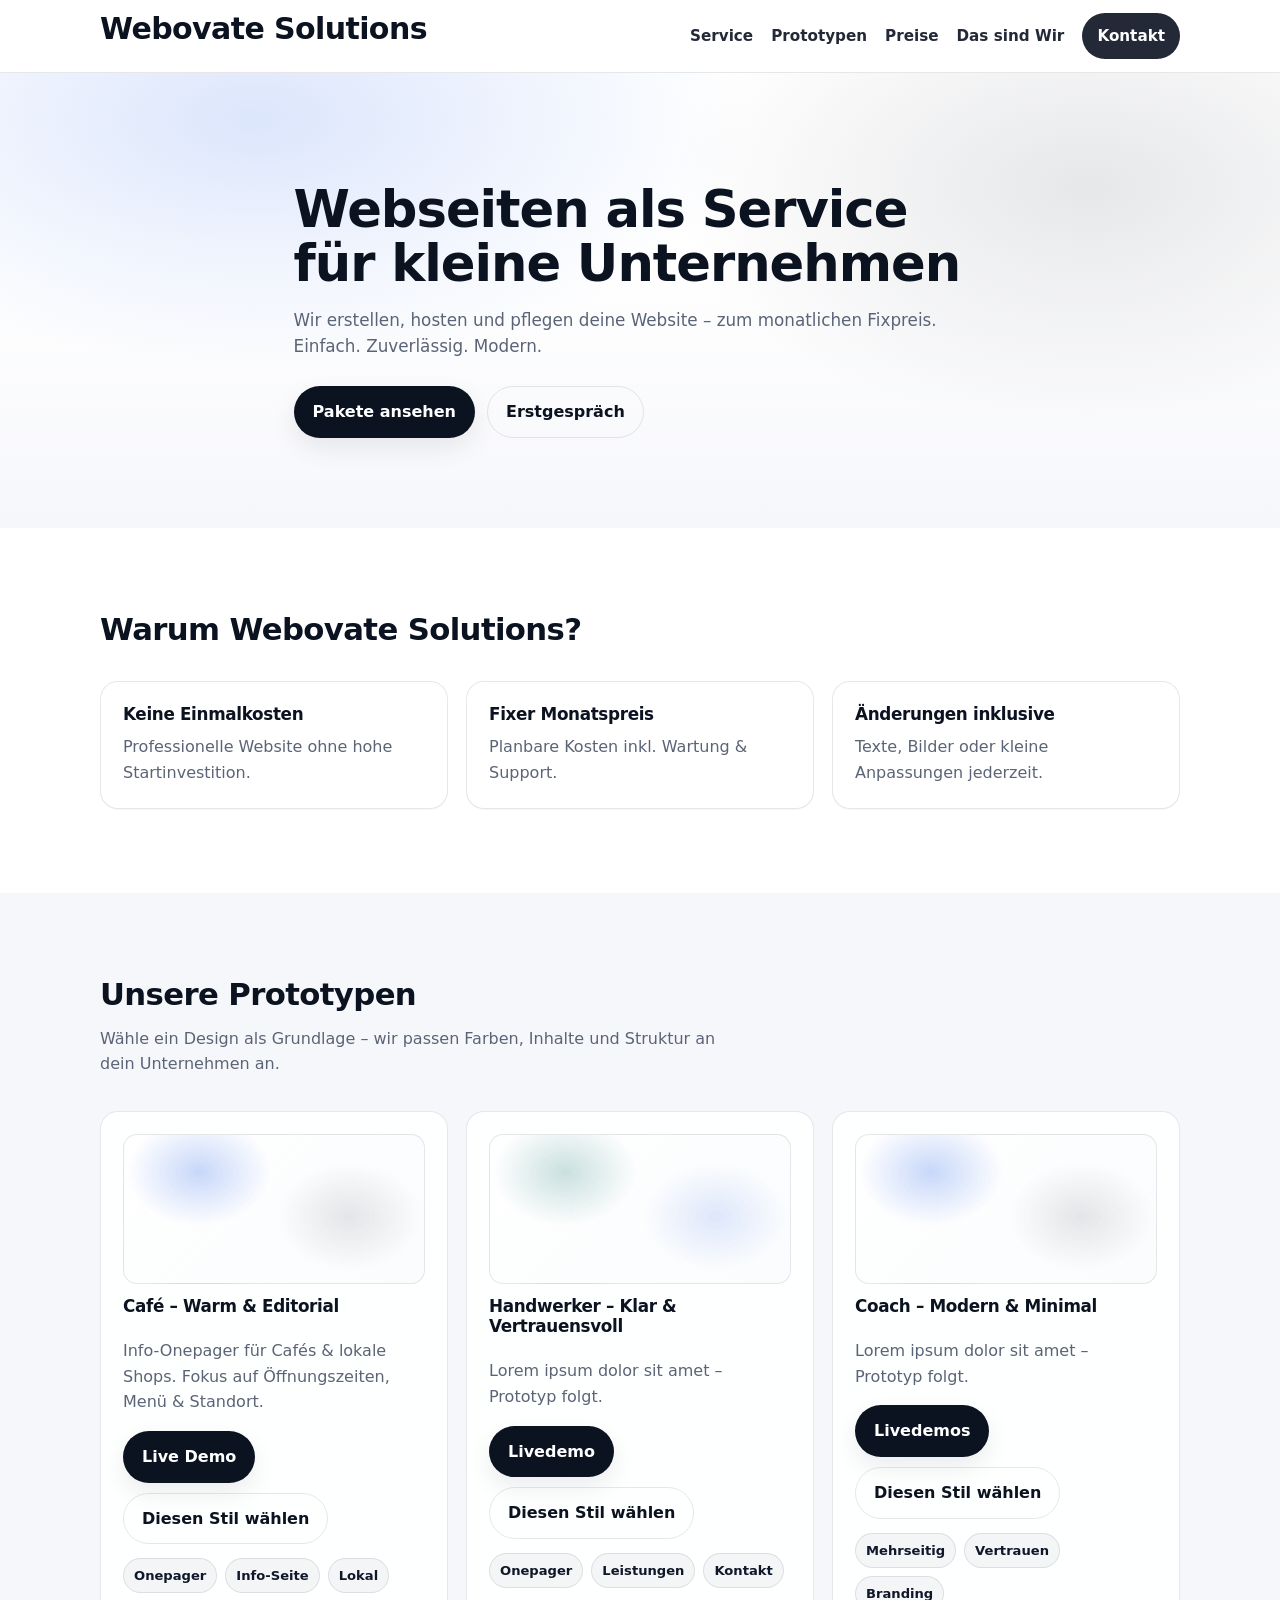
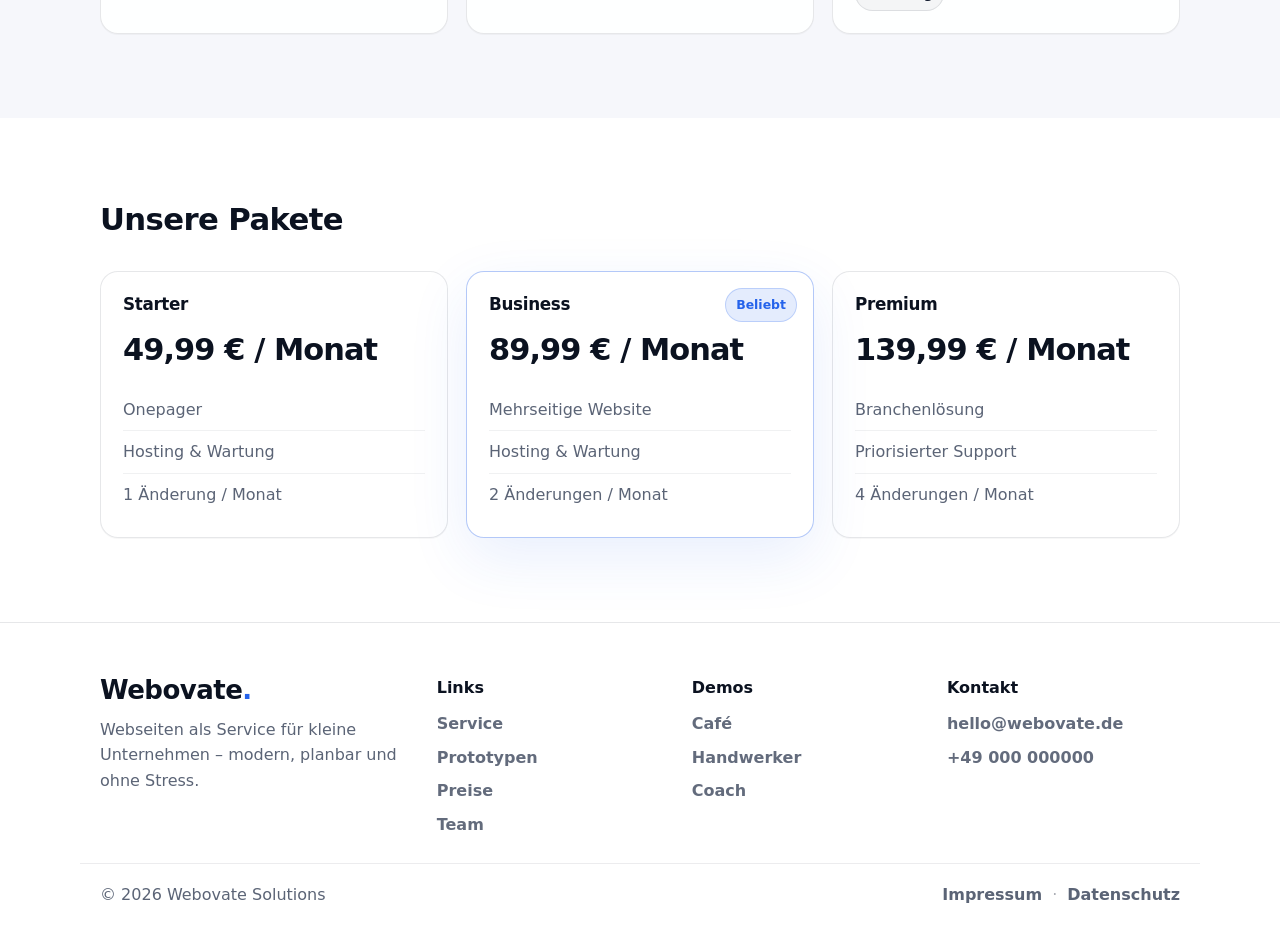
==== index.html @ 009e3361 "Erster Commit" ====
<!DOCTYPE html>
<html lang="de">

<head>
  <meta charset="UTF-8" />
  <meta name="viewport" content="width=device-width, initial-scale=1.0" />
  <title>Webovate Solutions – Webseiten als Service</title>
  <link rel="stylesheet" href="style.css" />
  <script src="js/script.js" defer></script>
  <script src="js/modal.js" defer></script>
</head>

<body>

  <!-- HEADER -->
  <header class="header">
    <div class="container nav">
      <h2 class="logo">Webovate Solutions</h2>
      <nav>
        <a href="#services">Service</a>
        <a href="#prototypes">Prototypen</a>
        <a href="#pricing">Preise</a>
        <a href="team.html">Das sind Wir</a>
        <a href="#contact" class="btn-small js-open-contact">Kontakt</a>
      </nav>
    </div>
  </header>

  <!-- HERO -->
  <section class="hero">
    <div class="container hero-content">
      <h1>Webseiten als Service<br>für kleine Unternehmen</h1>
      <p>
        Wir erstellen, hosten und pflegen deine Website –
        zum monatlichen Fixpreis. Einfach. Zuverlässig. Modern.
      </p>
      <div class="hero-buttons">
        <a href="#pricing" class="btn-primary">Pakete ansehen</a>
        <a href="#contact" class="btn-secondary js-open-contact">Erstgespräch</a>
      </div>
    </div>
  </section>

  <!-- SERVICES -->
  <section id="services" class="section">
    <div class="container">
      <h2>Warum Webovate Solutions?</h2>
      <div class="grid-3">
        <div class="card">
          <h3>Keine Einmalkosten</h3>
          <p>Professionelle Website ohne hohe Startinvestition.</p>
        </div>
        <div class="card">
          <h3>Fixer Monatspreis</h3>
          <p>Planbare Kosten inkl. Wartung & Support.</p>
        </div>
        <div class="card">
          <h3>Änderungen inklusive</h3>
          <p>Texte, Bilder oder kleine Anpassungen jederzeit.</p>
        </div>
      </div>
    </div>
  </section>


  <!-- PROTOTYPES -->
  <section id="prototypes" class="section light">
    <div class="container">
      <h2>Unsere Prototypen</h2>
      <p class="section-text">
        Wähle ein Design als Grundlage – wir passen Farben, Inhalte und Struktur an dein Unternehmen an.
      </p>

      <div class="grid-3">

        <!-- Prototyp: Cafe -->
        <div class="card proto-card">
          <div class="proto-preview" aria-hidden="true"></div>
          <h3>Café – Warm & Editorial</h3>
          <p>Info-Onepager für Cafés & lokale Shops. Fokus auf Öffnungszeiten, Menü & Standort.</p>

          <div class="proto-actions">
            <a href="demos/cafe/cafe.html" target="_blank" rel="noopener" class="btn-primary">Live Demo</a>
            <a href="#contact" class="btn-secondary select-style js-open-contact" data-style="Café – Warm & Editorial">
              Diesen Stil wählen
            </a>

          </div>

          <p class="proto-tags">
            <span>Onepager</span>
            <span>Info-Seite</span>
            <span>Lokal</span>
          </p>
        </div>

        <!-- Prototyp: Handwerker -->
        <div class="card proto-card">
          <div class="proto-preview alt" aria-hidden="true"></div>
          <h3>Handwerker – Klar & Vertrauensvoll</h3>
          <p>Lorem ipsum dolor sit amet – Prototyp folgt.</p>

          <div class="proto-actions">
            <a href="demos/handwerker/handwerker.html" target="_blank" rel="noopener" class="btn-primary"
              aria-disabled="true">Livedemo</a>
            <a href="#contact" class="btn-secondary select-style js-open-contact" data-style="Handwerker – Klar & Vertrauensvoll">
              Diesen Stil wählen
            </a>
          </div>

          <p class="proto-tags">
            <span>Onepager</span>
            <span>Leistungen</span>
            <span>Kontakt</span>
          </p>
        </div>

        <!-- Platzhalter 3 -->
        <div class="card proto-card">
          <div class="proto-preview" aria-hidden="true"></div>
          <h3>Coach – Modern & Minimal</h3>
          <p>Lorem ipsum dolor sit amet – Prototyp folgt.</p>

          <div class="proto-actions">
            <a href="demos/coach/coach.html" target="_blank" rel="noopener" class="btn-primary"
              aria-disabled="true">Livedemos</a>
            <a href="#contact" class="btn-secondary select-style js-open-contact" data-style="Coach – Modern & Minimal">
              Diesen Stil wählen
            </a>
          </div>

          <p class="proto-tags">
            <span>Mehrseitig</span>
            <span>Vertrauen</span>
            <span>Branding</span>
          </p>
        </div>

      </div>
    </div>
  </section>


  <!-- PRICING -->
  <section id="pricing" class="section">
    <div class="container">
      <h2>Unsere Pakete</h2>

      <div class="grid-3">
        <div class="price-card">
          <h3>Starter</h3>
          <p class="price">49,99 € / Monat</p>
          <ul>
            <li>Onepager</li>
            <li>Hosting & Wartung</li>
            <li>1 Änderung / Monat</li>
          </ul>
        </div>

        <div class="price-card highlight">
          <h3>Business</h3>
          <p class="price">89,99 € / Monat</p>
          <ul>
            <li>Mehrseitige Website</li>
            <li>Hosting & Wartung</li>
            <li>2 Änderungen / Monat</li>
          </ul>
        </div>

        <div class="price-card">
          <h3>Premium</h3>
          <p class="price">139,99 € / Monat</p>
          <ul>
            <li>Branchenlösung</li>
            <li>Priorisierter Support</li>
            <li>4 Änderungen / Monat</li>
          </ul>
        </div>
      </div>
    </div>
  </section>

  <!-- CONTACT MODAL -->
  <div class="modal" id="contactModal" aria-hidden="true">
    <div class="modal-overlay js-close-contact" tabindex="-1"></div>

    <div class="modal-dialog" role="dialog" aria-modal="true" aria-labelledby="contactTitle">
      <button class="modal-close js-close-contact" type="button" aria-label="Popup schließen">×</button>

      <h2 id="contactTitle">Kostenloses Erstgespräch</h2>
      <p class="modal-sub">
        Schreib uns kurz, was du brauchst – wir melden uns zeitnah.
      </p>

      <form action="https://formspree.io/f/xeeoowbk" method="POST" class="modal-form">
        <input type="text" name="name" placeholder="Name" required />
        <input type="email" name="email" placeholder="E-Mail" required />
        <textarea id="message" name="message" placeholder="Kurz beschreiben, was du brauchst" required></textarea>

        <input type="hidden" name="_subject" value="Neue Anfrage über Webovate" />

        <button type="submit" class="btn-primary">Absenden</button>
      </form>
    </div>
  </div>




  <!-- FOOTER -->
  <footer class="footer">
    <div class="container footer-grid">

      <!-- Brand -->
      <div class="footer-col">
        <h3 class="footer-logo">Webovate<span>.</span></h3>
        <p class="footer-text">
          Webseiten als Service für kleine Unternehmen – modern, planbar und ohne Stress.
        </p>
      </div>

      <!-- Links -->
      <div class="footer-col">
        <p class="footer-title">Links</p>
        <ul class="footer-links">
          <li><a href="index.html#services">Service</a></li>
          <li><a href="index.html#prototypes">Prototypen</a></li>
          <li><a href="index.html#pricing">Preise</a></li>
          <li><a href="team.html">Team</a></li>
        </ul>
      </div>

      <!-- Prototypen -->
      <div class="footer-col">
        <p class="footer-title">Demos</p>
        <ul class="footer-links">
          <li><a href="demos/cafe/cafe.html" target="_blank" rel="noopener">Café</a></li>
          <li><a href="demos/handwerker/handwerker.html" target="_blank" rel="noopener">Handwerker</a></li>
          <li><a href="demos/coach/coach.html" target="_blank" rel="noopener">Coach</a></li>
        </ul>
      </div>

      <!-- Contact -->
      <div class="footer-col">
        <p class="footer-title">Kontakt</p>
        <ul class="footer-links">
          <li><a href="mailto:hello@webovate.de">hello@webovate.de</a></li>
          <li><a href="tel:+49000000000">+49 000 000000</a></li>
        </ul>
      </div>

    </div>

    <div class="container footer-bottom">
      <p>© 2026 Webovate Solutions</p>
      <div class="footer-legal">
        <a href="impressum.html">Impressum</a>
        <span class="dot">·</span>
        <a href="datenschutz.html">Datenschutz</a>
      </div>
    </div>
  </footer>


</body>

</html>
---- style.css ----
/* Webovate – Master stylesheet (imports) */

@import url("css/00-variables.css");
@import url("css/01-reset-base.css");
@import url("css/02-layout.css");
@import url("css/03-typography.css");
@import url("css/04-header-nav.css");
@import url("css/05-buttons.css");
@import url("css/06-hero.css");
@import url("css/07-cards-grid-pricing.css");
@import url("css/08-forms.css");
@import url("css/09-footer.css");
@import url("css/12-modal.css");

/* page/section specific */
@import url("css/10-prototypes.css");
@import url("css/11-team.css");

/* keep responsive at the end */
@import url("css/99-responsive.css");
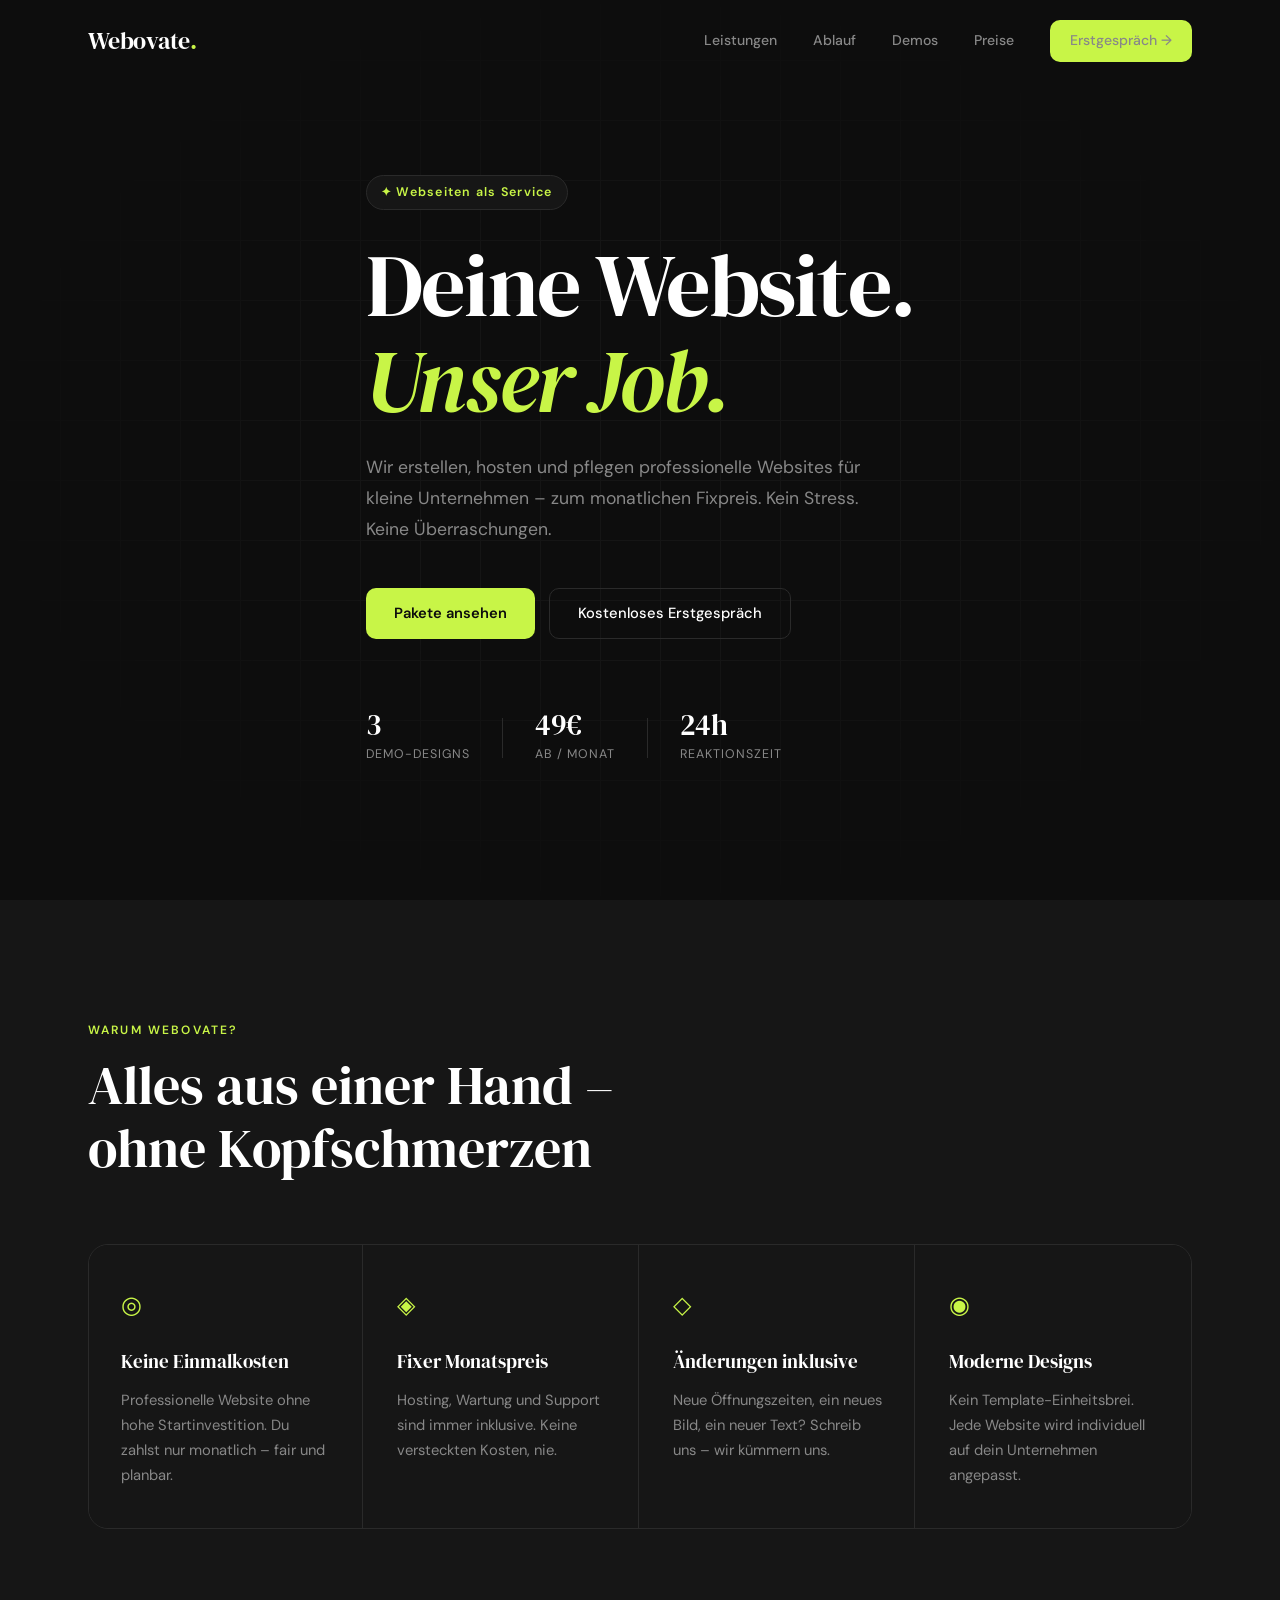
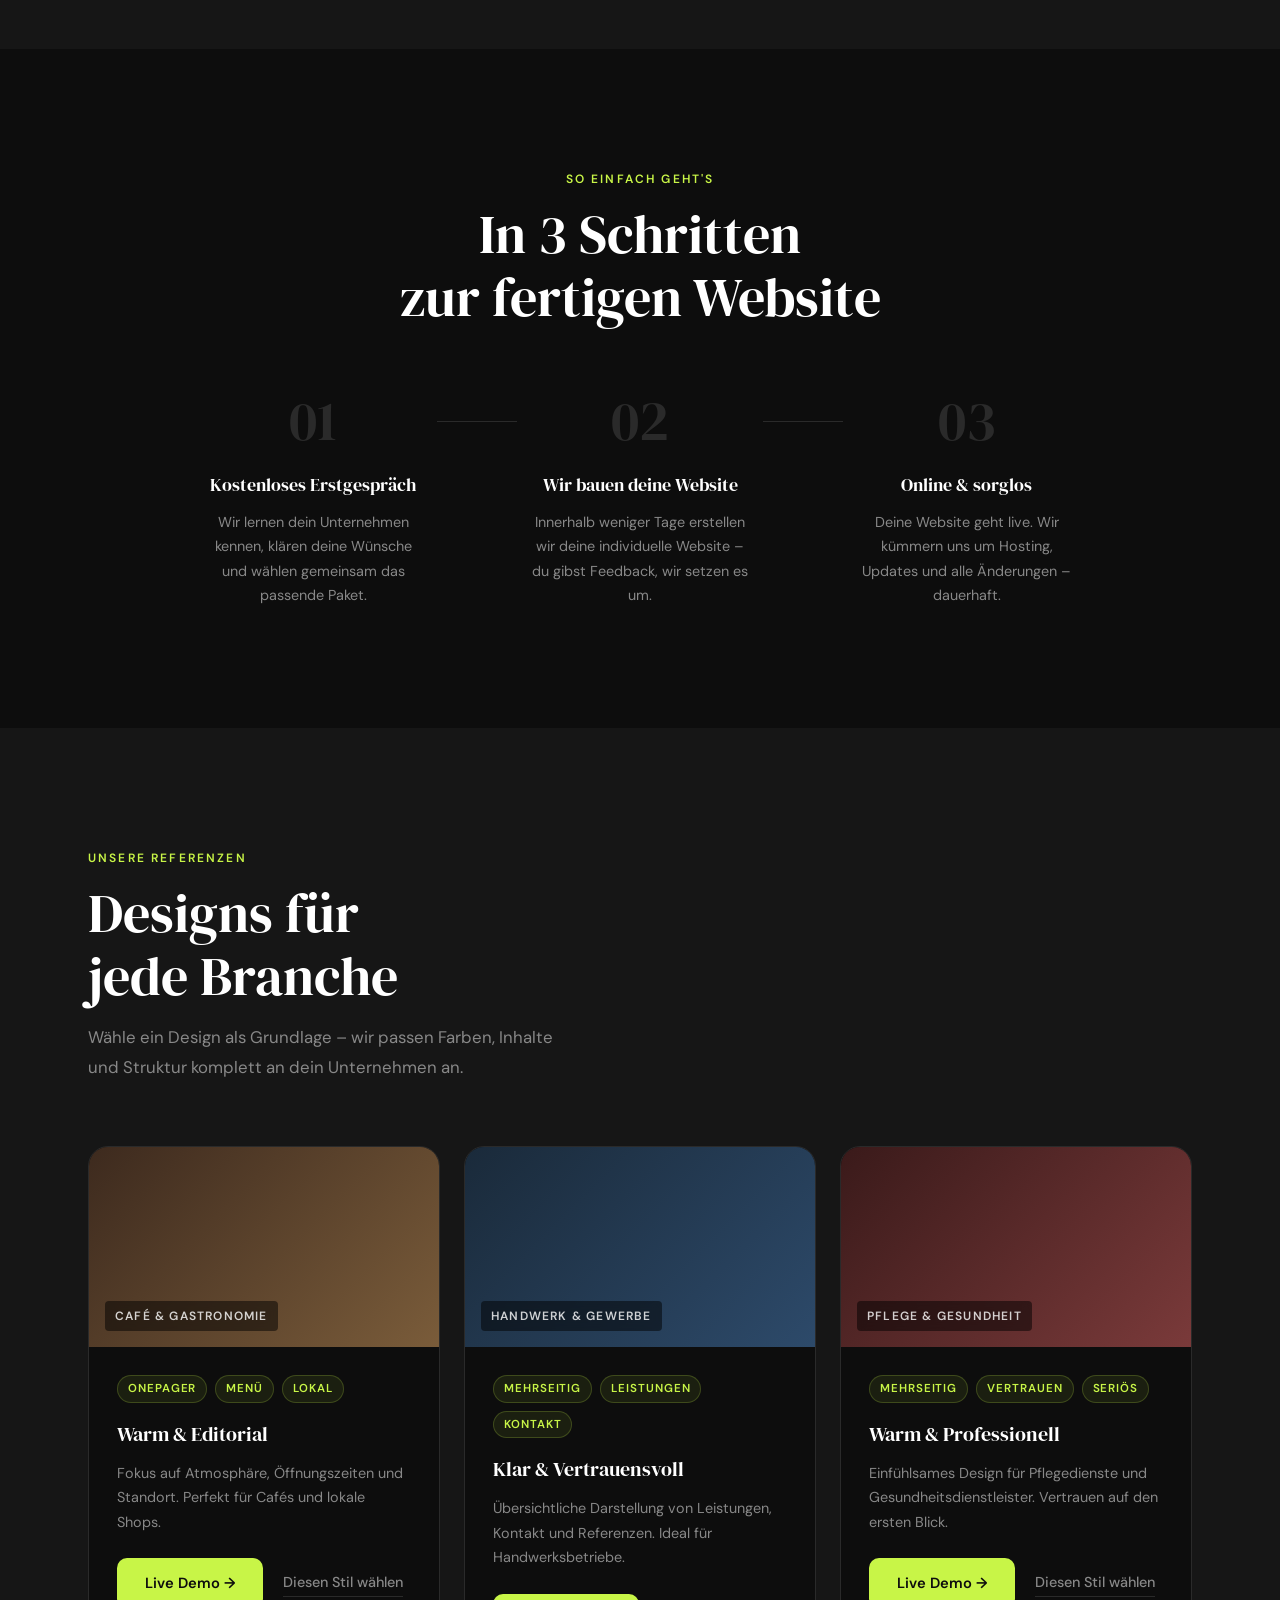
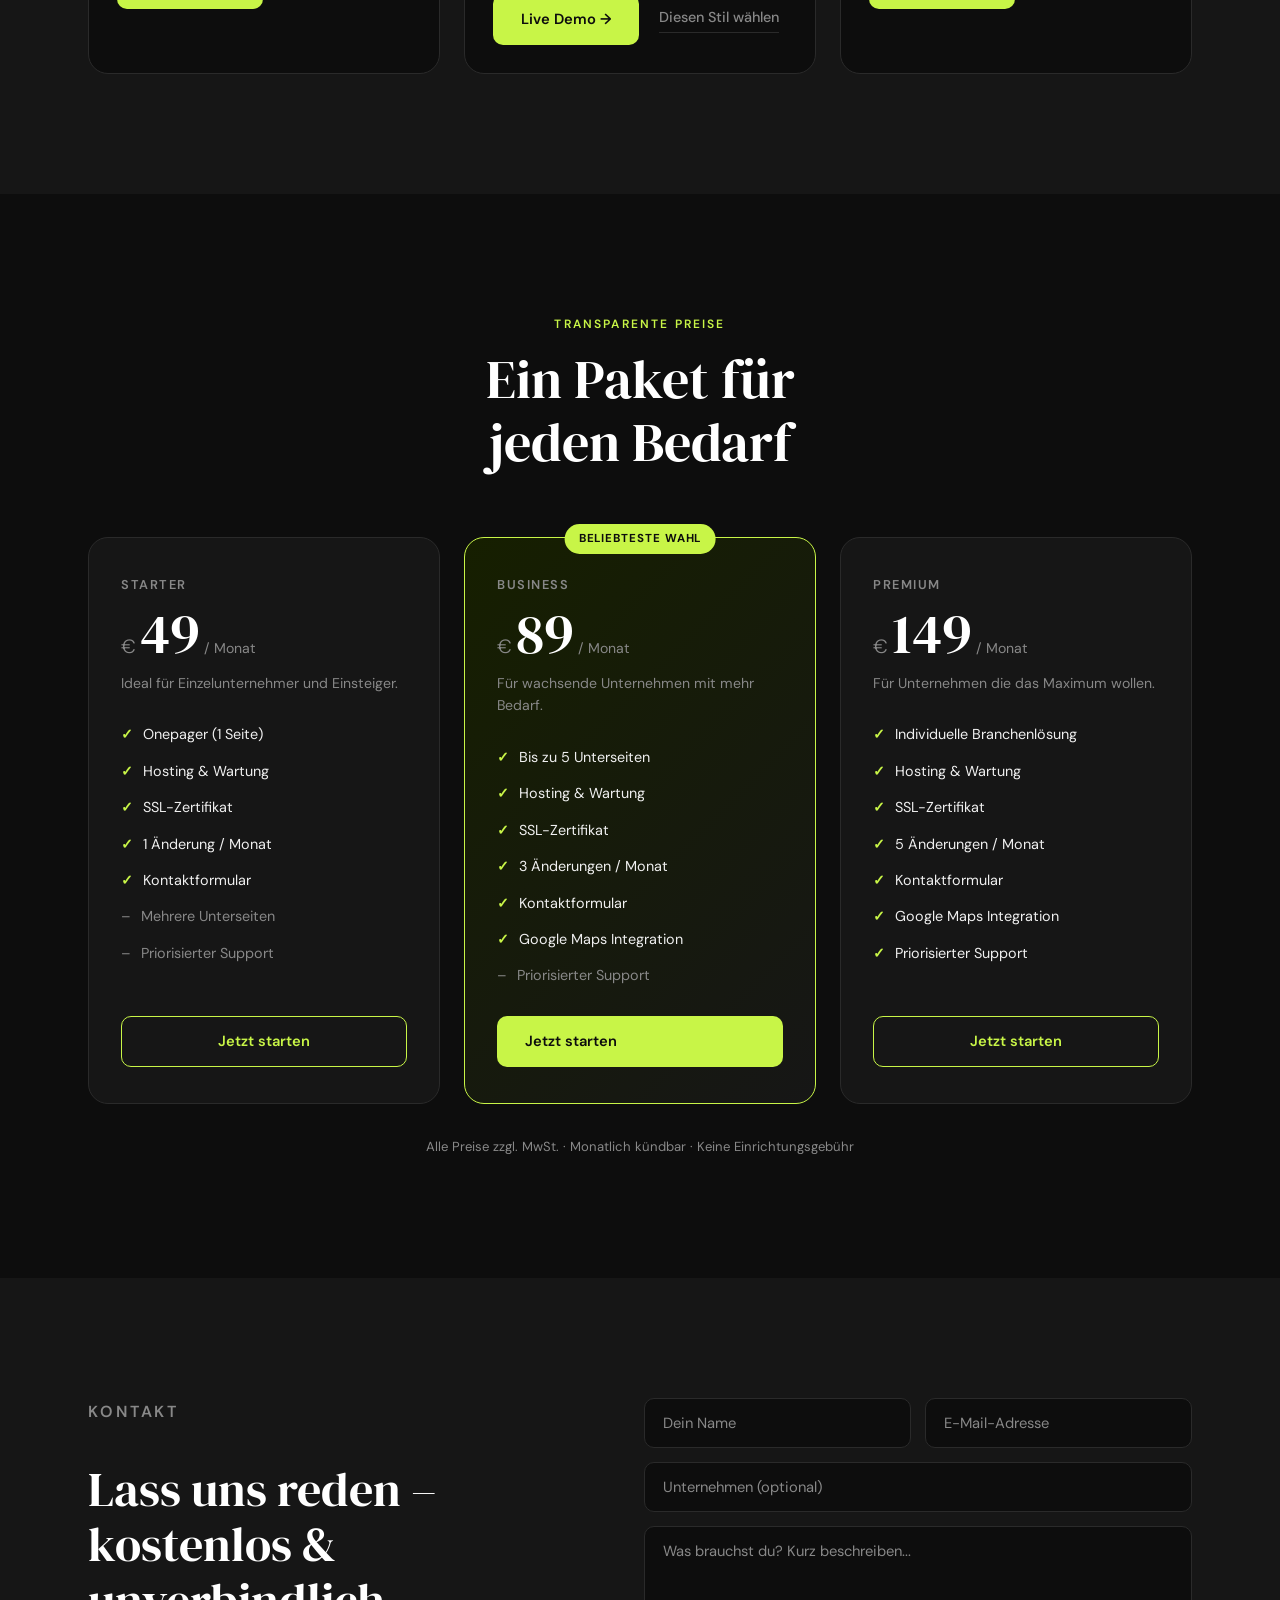
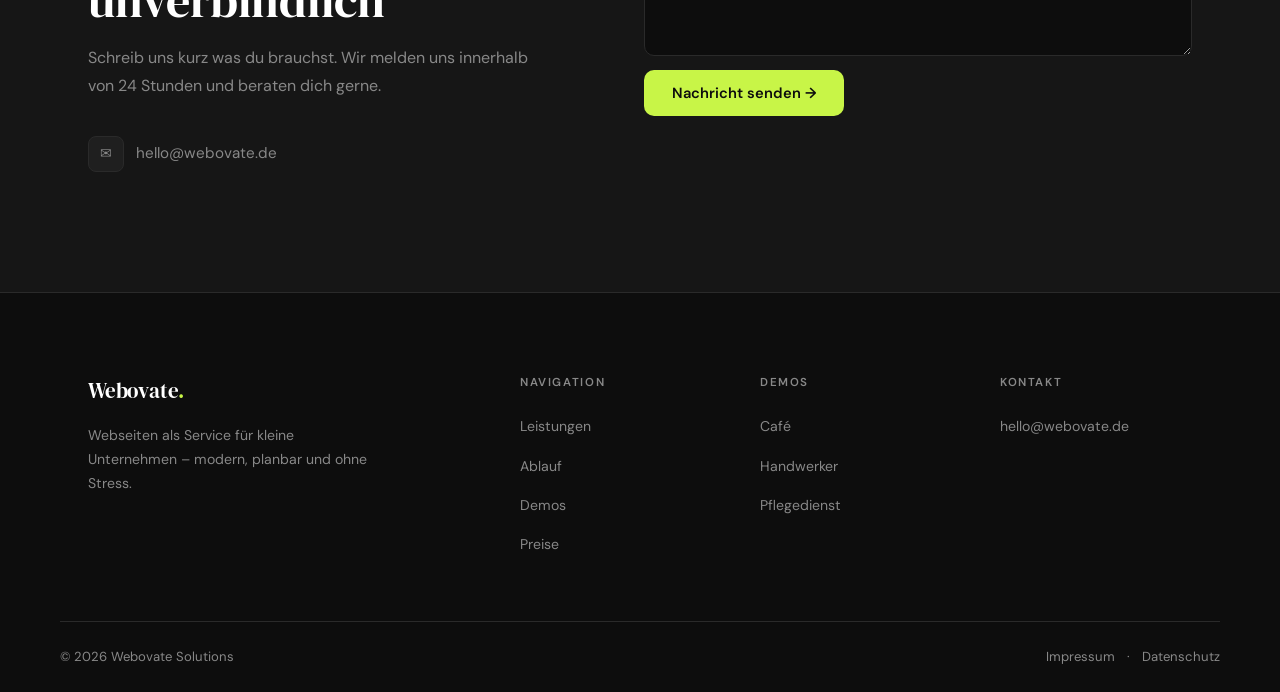
==== commit f1436e41: "Change the Homepage" ====
--- a/index.html
+++ b/index.html
@@ -6,262 +6,371 @@
   <meta name="viewport" content="width=device-width, initial-scale=1.0" />
   <title>Webovate Solutions – Webseiten als Service</title>
   <link rel="stylesheet" href="style.css" />
-  <script src="js/script.js" defer></script>
-  <script src="js/modal.js" defer></script>
+  <link rel="preconnect" href="https://fonts.googleapis.com">
+  <link href="https://fonts.googleapis.com/css2?family=DM+Serif+Display:ital@0;1&family=DM+Sans:wght@300;400;500;600&display=swap" rel="stylesheet">
 </head>
 
 <body>
 
   <!-- HEADER -->
-  <header class="header">
+  <header class="header" id="header">
     <div class="container nav">
-      <h2 class="logo">Webovate Solutions</h2>
-      <nav>
-        <a href="#services">Service</a>
-        <a href="#prototypes">Prototypen</a>
+      <a href="#" class="logo">Webovate<span class="logo-dot">.</span></a>
+      <nav class="nav-links">
+        <a href="#services">Leistungen</a>
+        <a href="#process">Ablauf</a>
+        <a href="#prototypes">Demos</a>
         <a href="#pricing">Preise</a>
-        <a href="team.html">Das sind Wir</a>
-        <a href="#contact" class="btn-small js-open-contact">Kontakt</a>
+        <a href="#contact" class="btn-nav">Erstgespräch →</a>
       </nav>
+      <button class="nav-burger" id="burger" aria-label="Menü">
+        <span></span><span></span><span></span>
+      </button>
     </div>
   </header>
 
   <!-- HERO -->
   <section class="hero">
+    <div class="hero-bg-grid"></div>
     <div class="container hero-content">
-      <h1>Webseiten als Service<br>für kleine Unternehmen</h1>
-      <p>
-        Wir erstellen, hosten und pflegen deine Website –
-        zum monatlichen Fixpreis. Einfach. Zuverlässig. Modern.
+      <div class="hero-badge">✦ Webseiten als Service</div>
+      <h1>Deine Website.<br><em>Unser Job.</em></h1>
+      <p class="hero-sub">
+        Wir erstellen, hosten und pflegen professionelle Websites für kleine Unternehmen –
+        zum monatlichen Fixpreis. Kein Stress. Keine Überraschungen.
       </p>
       <div class="hero-buttons">
         <a href="#pricing" class="btn-primary">Pakete ansehen</a>
-        <a href="#contact" class="btn-secondary js-open-contact">Erstgespräch</a>
+        <a href="#contact" class="btn-ghost js-open-contact">Kostenloses Erstgespräch</a>
+      </div>
+      <div class="hero-stats">
+        <div class="stat">
+          <span class="stat-num">3</span>
+          <span class="stat-label">Demo-Designs</span>
+        </div>
+        <div class="stat-divider"></div>
+        <div class="stat">
+          <span class="stat-num">49€</span>
+          <span class="stat-label">ab / Monat</span>
+        </div>
+        <div class="stat-divider"></div>
+        <div class="stat">
+          <span class="stat-num">24h</span>
+          <span class="stat-label">Reaktionszeit</span>
+        </div>
       </div>
     </div>
   </section>
 
   <!-- SERVICES -->
-  <section id="services" class="section">
+  <section id="services" class="section services-section">
     <div class="container">
-      <h2>Warum Webovate Solutions?</h2>
-      <div class="grid-3">
-        <div class="card">
+      <div class="section-header">
+        <p class="section-eyebrow">Warum Webovate?</p>
+        <h2>Alles aus einer Hand –<br>ohne Kopfschmerzen</h2>
+      </div>
+      <div class="services-grid">
+        <div class="service-card">
+          <div class="service-icon">◎</div>
           <h3>Keine Einmalkosten</h3>
-          <p>Professionelle Website ohne hohe Startinvestition.</p>
-        </div>
-        <div class="card">
+          <p>Professionelle Website ohne hohe Startinvestition. Du zahlst nur monatlich – fair und planbar.</p>
+        </div>
+        <div class="service-card">
+          <div class="service-icon">◈</div>
           <h3>Fixer Monatspreis</h3>
-          <p>Planbare Kosten inkl. Wartung & Support.</p>
-        </div>
-        <div class="card">
+          <p>Hosting, Wartung und Support sind immer inklusive. Keine versteckten Kosten, nie.</p>
+        </div>
+        <div class="service-card">
+          <div class="service-icon">◇</div>
           <h3>Änderungen inklusive</h3>
-          <p>Texte, Bilder oder kleine Anpassungen jederzeit.</p>
-        </div>
-      </div>
-    </div>
-  </section>
-
+          <p>Neue Öffnungszeiten, ein neues Bild, ein neuer Text? Schreib uns – wir kümmern uns.</p>
+        </div>
+        <div class="service-card">
+          <div class="service-icon">◉</div>
+          <h3>Moderne Designs</h3>
+          <p>Kein Template-Einheitsbrei. Jede Website wird individuell auf dein Unternehmen angepasst.</p>
+        </div>
+      </div>
+    </div>
+  </section>
+
+  <!-- PROCESS -->
+  <section id="process" class="section process-section">
+    <div class="container">
+      <div class="section-header centered">
+        <p class="section-eyebrow">So einfach geht's</p>
+        <h2>In 3 Schritten<br>zur fertigen Website</h2>
+      </div>
+      <div class="process-steps">
+        <div class="process-step">
+          <div class="step-number">01</div>
+          <div class="step-content">
+            <h3>Kostenloses Erstgespräch</h3>
+            <p>Wir lernen dein Unternehmen kennen, klären deine Wünsche und wählen gemeinsam das passende Paket.</p>
+          </div>
+        </div>
+        <div class="process-connector"></div>
+        <div class="process-step">
+          <div class="step-number">02</div>
+          <div class="step-content">
+            <h3>Wir bauen deine Website</h3>
+            <p>Innerhalb weniger Tage erstellen wir deine individuelle Website – du gibst Feedback, wir setzen es um.</p>
+          </div>
+        </div>
+        <div class="process-connector"></div>
+        <div class="process-step">
+          <div class="step-number">03</div>
+          <div class="step-content">
+            <h3>Online & sorglos</h3>
+            <p>Deine Website geht live. Wir kümmern uns um Hosting, Updates und alle Änderungen – dauerhaft.</p>
+          </div>
+        </div>
+      </div>
+    </div>
+  </section>
 
   <!-- PROTOTYPES -->
-  <section id="prototypes" class="section light">
+  <section id="prototypes" class="section prototypes-section">
     <div class="container">
-      <h2>Unsere Prototypen</h2>
-      <p class="section-text">
-        Wähle ein Design als Grundlage – wir passen Farben, Inhalte und Struktur an dein Unternehmen an.
-      </p>
-
-      <div class="grid-3">
-
-        <!-- Prototyp: Cafe -->
-        <div class="card proto-card">
-          <div class="proto-preview" aria-hidden="true"></div>
-          <h3>Café – Warm & Editorial</h3>
-          <p>Info-Onepager für Cafés & lokale Shops. Fokus auf Öffnungszeiten, Menü & Standort.</p>
-
-          <div class="proto-actions">
-            <a href="demos/cafe/cafe.html" target="_blank" rel="noopener" class="btn-primary">Live Demo</a>
-            <a href="#contact" class="btn-secondary select-style js-open-contact" data-style="Café – Warm & Editorial">
-              Diesen Stil wählen
-            </a>
-
-          </div>
-
-          <p class="proto-tags">
-            <span>Onepager</span>
-            <span>Info-Seite</span>
-            <span>Lokal</span>
-          </p>
-        </div>
-
-        <!-- Prototyp: Handwerker -->
-        <div class="card proto-card">
-          <div class="proto-preview alt" aria-hidden="true"></div>
-          <h3>Handwerker – Klar & Vertrauensvoll</h3>
-          <p>Lorem ipsum dolor sit amet – Prototyp folgt.</p>
-
-          <div class="proto-actions">
-            <a href="demos/handwerker/handwerker.html" target="_blank" rel="noopener" class="btn-primary"
-              aria-disabled="true">Livedemo</a>
-            <a href="#contact" class="btn-secondary select-style js-open-contact" data-style="Handwerker – Klar & Vertrauensvoll">
-              Diesen Stil wählen
-            </a>
-          </div>
-
-          <p class="proto-tags">
-            <span>Onepager</span>
-            <span>Leistungen</span>
-            <span>Kontakt</span>
-          </p>
-        </div>
-
-        <!-- Platzhalter 3 -->
-        <div class="card proto-card">
-          <div class="proto-preview" aria-hidden="true"></div>
-          <h3>Coach – Modern & Minimal</h3>
-          <p>Lorem ipsum dolor sit amet – Prototyp folgt.</p>
-
-          <div class="proto-actions">
-            <a href="demos/coach/coach.html" target="_blank" rel="noopener" class="btn-primary"
-              aria-disabled="true">Livedemos</a>
-            <a href="#contact" class="btn-secondary select-style js-open-contact" data-style="Coach – Modern & Minimal">
-              Diesen Stil wählen
-            </a>
-          </div>
-
-          <p class="proto-tags">
-            <span>Mehrseitig</span>
-            <span>Vertrauen</span>
-            <span>Branding</span>
-          </p>
-        </div>
-
-      </div>
-    </div>
-  </section>
-
+      <div class="section-header">
+        <p class="section-eyebrow">Unsere Referenzen</p>
+        <h2>Designs für<br>jede Branche</h2>
+        <p class="section-desc">Wähle ein Design als Grundlage – wir passen Farben, Inhalte und Struktur komplett an dein Unternehmen an.</p>
+      </div>
+      <div class="proto-grid">
+        <div class="proto-card">
+          <div class="proto-preview cafe-preview">
+            <div class="preview-label">Café & Gastronomie</div>
+          </div>
+          <div class="proto-info">
+            <div class="proto-tags"><span>Onepager</span><span>Menü</span><span>Lokal</span></div>
+            <h3>Warm & Editorial</h3>
+            <p>Fokus auf Atmosphäre, Öffnungszeiten und Standort. Perfekt für Cafés und lokale Shops.</p>
+            <div class="proto-actions">
+              <a href="demos/cafe/cafe.html" target="_blank" rel="noopener" class="btn-primary">Live Demo →</a>
+              <a href="#contact" class="btn-text js-open-contact">Diesen Stil wählen</a>
+            </div>
+          </div>
+        </div>
+        <div class="proto-card">
+          <div class="proto-preview handwerker-preview">
+            <div class="preview-label">Handwerk & Gewerbe</div>
+          </div>
+          <div class="proto-info">
+            <div class="proto-tags"><span>Mehrseitig</span><span>Leistungen</span><span>Kontakt</span></div>
+            <h3>Klar & Vertrauensvoll</h3>
+            <p>Übersichtliche Darstellung von Leistungen, Kontakt und Referenzen. Ideal für Handwerksbetriebe.</p>
+            <div class="proto-actions">
+              <a href="demos/handwerker/handwerker.html" target="_blank" rel="noopener" class="btn-primary">Live Demo →</a>
+              <a href="#contact" class="btn-text js-open-contact">Diesen Stil wählen</a>
+            </div>
+          </div>
+        </div>
+        <div class="proto-card">
+          <div class="proto-preview pflege-preview">
+            <div class="preview-label">Pflege & Gesundheit</div>
+          </div>
+          <div class="proto-info">
+            <div class="proto-tags"><span>Mehrseitig</span><span>Vertrauen</span><span>Seriös</span></div>
+            <h3>Warm & Professionell</h3>
+            <p>Einfühlsames Design für Pflegedienste und Gesundheitsdienstleister. Vertrauen auf den ersten Blick.</p>
+            <div class="proto-actions">
+              <a href="demos/pflege/pflege.html" target="_blank" rel="noopener" class="btn-primary">Live Demo →</a>
+              <a href="#contact" class="btn-text js-open-contact">Diesen Stil wählen</a>
+            </div>
+          </div>
+        </div>
+      </div>
+    </div>
+  </section>
 
   <!-- PRICING -->
-  <section id="pricing" class="section">
+  <section id="pricing" class="section pricing-section">
     <div class="container">
-      <h2>Unsere Pakete</h2>
-
-      <div class="grid-3">
+      <div class="section-header centered">
+        <p class="section-eyebrow">Transparente Preise</p>
+        <h2>Ein Paket für<br>jeden Bedarf</h2>
+      </div>
+      <div class="pricing-grid">
         <div class="price-card">
-          <h3>Starter</h3>
-          <p class="price">49,99 € / Monat</p>
-          <ul>
-            <li>Onepager</li>
-            <li>Hosting & Wartung</li>
-            <li>1 Änderung / Monat</li>
+          <div class="price-card-top">
+            <p class="price-name">Starter</p>
+            <div class="price-amount">
+              <span class="price-currency">€</span>
+              <span class="price-num">49</span>
+              <span class="price-period">/ Monat</span>
+            </div>
+            <p class="price-desc">Ideal für Einzelunternehmer und Einsteiger.</p>
+          </div>
+          <ul class="price-features">
+            <li><span class="check">✓</span> Onepager (1 Seite)</li>
+            <li><span class="check">✓</span> Hosting & Wartung</li>
+            <li><span class="check">✓</span> SSL-Zertifikat</li>
+            <li><span class="check">✓</span> 1 Änderung / Monat</li>
+            <li><span class="check">✓</span> Kontaktformular</li>
+            <li class="muted"><span>–</span> Mehrere Unterseiten</li>
+            <li class="muted"><span>–</span> Priorisierter Support</li>
           </ul>
-        </div>
-
-        <div class="price-card highlight">
-          <h3>Business</h3>
-          <p class="price">89,99 € / Monat</p>
-          <ul>
-            <li>Mehrseitige Website</li>
-            <li>Hosting & Wartung</li>
-            <li>2 Änderungen / Monat</li>
+          <a href="#contact" class="btn-outline js-open-contact">Jetzt starten</a>
+        </div>
+        <div class="price-card featured">
+          <div class="price-badge">Beliebteste Wahl</div>
+          <div class="price-card-top">
+            <p class="price-name">Business</p>
+            <div class="price-amount">
+              <span class="price-currency">€</span>
+              <span class="price-num">89</span>
+              <span class="price-period">/ Monat</span>
+            </div>
+            <p class="price-desc">Für wachsende Unternehmen mit mehr Bedarf.</p>
+          </div>
+          <ul class="price-features">
+            <li><span class="check">✓</span> Bis zu 5 Unterseiten</li>
+            <li><span class="check">✓</span> Hosting & Wartung</li>
+            <li><span class="check">✓</span> SSL-Zertifikat</li>
+            <li><span class="check">✓</span> 3 Änderungen / Monat</li>
+            <li><span class="check">✓</span> Kontaktformular</li>
+            <li><span class="check">✓</span> Google Maps Integration</li>
+            <li class="muted"><span>–</span> Priorisierter Support</li>
           </ul>
-        </div>
-
+          <a href="#contact" class="btn-primary js-open-contact">Jetzt starten</a>
+        </div>
         <div class="price-card">
-          <h3>Premium</h3>
-          <p class="price">139,99 € / Monat</p>
-          <ul>
-            <li>Branchenlösung</li>
-            <li>Priorisierter Support</li>
-            <li>4 Änderungen / Monat</li>
+          <div class="price-card-top">
+            <p class="price-name">Premium</p>
+            <div class="price-amount">
+              <span class="price-currency">€</span>
+              <span class="price-num">149</span>
+              <span class="price-period">/ Monat</span>
+            </div>
+            <p class="price-desc">Für Unternehmen die das Maximum wollen.</p>
+          </div>
+          <ul class="price-features">
+            <li><span class="check">✓</span> Individuelle Branchenlösung</li>
+            <li><span class="check">✓</span> Hosting & Wartung</li>
+            <li><span class="check">✓</span> SSL-Zertifikat</li>
+            <li><span class="check">✓</span> 5 Änderungen / Monat</li>
+            <li><span class="check">✓</span> Kontaktformular</li>
+            <li><span class="check">✓</span> Google Maps Integration</li>
+            <li><span class="check">✓</span> Priorisierter Support</li>
           </ul>
-        </div>
-      </div>
-    </div>
-  </section>
-
-  <!-- CONTACT MODAL -->
-  <div class="modal" id="contactModal" aria-hidden="true">
-    <div class="modal-overlay js-close-contact" tabindex="-1"></div>
-
-    <div class="modal-dialog" role="dialog" aria-modal="true" aria-labelledby="contactTitle">
-      <button class="modal-close js-close-contact" type="button" aria-label="Popup schließen">×</button>
-
-      <h2 id="contactTitle">Kostenloses Erstgespräch</h2>
-      <p class="modal-sub">
-        Schreib uns kurz, was du brauchst – wir melden uns zeitnah.
-      </p>
-
-      <form action="https://formspree.io/f/xeeoowbk" method="POST" class="modal-form">
-        <input type="text" name="name" placeholder="Name" required />
-        <input type="email" name="email" placeholder="E-Mail" required />
-        <textarea id="message" name="message" placeholder="Kurz beschreiben, was du brauchst" required></textarea>
-
+          <a href="#contact" class="btn-outline js-open-contact">Jetzt starten</a>
+        </div>
+      </div>
+      <p class="pricing-note">Alle Preise zzgl. MwSt. · Monatlich kündbar · Keine Einrichtungsgebühr</p>
+    </div>
+  </section>
+
+  <!-- CONTACT -->
+  <section id="contact" class="section contact-section">
+    <div class="container contact-grid">
+      <div class="contact-text">
+        <p class="section-eyebrow">Kontakt</p>
+        <h2>Lass uns reden –<br>kostenlos & unverbindlich</h2>
+        <p>Schreib uns kurz was du brauchst. Wir melden uns innerhalb von 24 Stunden und beraten dich gerne.</p>
+        <div class="contact-details">
+          <a href="mailto:hello@webovate.de" class="contact-detail">
+            <span class="detail-icon">✉</span> hello@webovate.de
+          </a>
+        </div>
+      </div>
+      <form action="https://formspree.io/f/xeeoowbk" method="POST" class="contact-form">
+        <div class="form-row">
+          <input type="text" name="name" placeholder="Dein Name" required />
+          <input type="email" name="email" placeholder="E-Mail-Adresse" required />
+        </div>
+        <input type="text" name="company" placeholder="Unternehmen (optional)" />
+        <textarea name="message" placeholder="Was brauchst du? Kurz beschreiben..." rows="5" required></textarea>
         <input type="hidden" name="_subject" value="Neue Anfrage über Webovate" />
-
-        <button type="submit" class="btn-primary">Absenden</button>
+        <button type="submit" class="btn-primary">Nachricht senden →</button>
       </form>
     </div>
-  </div>
-
-
-
+  </section>
 
   <!-- FOOTER -->
   <footer class="footer">
     <div class="container footer-grid">
-
-      <!-- Brand -->
+      <div class="footer-brand">
+        <a href="#" class="logo footer-logo-text">Webovate<span class="logo-dot">.</span></a>
+        <p>Webseiten als Service für kleine Unternehmen – modern, planbar und ohne Stress.</p>
+      </div>
       <div class="footer-col">
-        <h3 class="footer-logo">Webovate<span>.</span></h3>
-        <p class="footer-text">
-          Webseiten als Service für kleine Unternehmen – modern, planbar und ohne Stress.
-        </p>
-      </div>
-
-      <!-- Links -->
-      <div class="footer-col">
-        <p class="footer-title">Links</p>
+        <p class="footer-title">Navigation</p>
         <ul class="footer-links">
-          <li><a href="index.html#services">Service</a></li>
-          <li><a href="index.html#prototypes">Prototypen</a></li>
-          <li><a href="index.html#pricing">Preise</a></li>
-          <li><a href="team.html">Team</a></li>
+          <li><a href="#services">Leistungen</a></li>
+          <li><a href="#process">Ablauf</a></li>
+          <li><a href="#prototypes">Demos</a></li>
+          <li><a href="#pricing">Preise</a></li>
         </ul>
       </div>
-
-      <!-- Prototypen -->
       <div class="footer-col">
         <p class="footer-title">Demos</p>
         <ul class="footer-links">
           <li><a href="demos/cafe/cafe.html" target="_blank" rel="noopener">Café</a></li>
           <li><a href="demos/handwerker/handwerker.html" target="_blank" rel="noopener">Handwerker</a></li>
-          <li><a href="demos/coach/coach.html" target="_blank" rel="noopener">Coach</a></li>
+          <li><a href="demos/pflege/pflege.html" target="_blank" rel="noopener">Pflegedienst</a></li>
         </ul>
       </div>
-
-      <!-- Contact -->
       <div class="footer-col">
         <p class="footer-title">Kontakt</p>
         <ul class="footer-links">
           <li><a href="mailto:hello@webovate.de">hello@webovate.de</a></li>
-          <li><a href="tel:+49000000000">+49 000 000000</a></li>
         </ul>
       </div>
-
-    </div>
-
+    </div>
     <div class="container footer-bottom">
       <p>© 2026 Webovate Solutions</p>
       <div class="footer-legal">
         <a href="impressum.html">Impressum</a>
-        <span class="dot">·</span>
+        <span>·</span>
         <a href="datenschutz.html">Datenschutz</a>
       </div>
     </div>
   </footer>
 
+  <!-- MODAL -->
+  <div class="modal" id="contactModal" aria-hidden="true">
+    <div class="modal-overlay js-close-contact"></div>
+    <div class="modal-dialog" role="dialog" aria-modal="true">
+      <button class="modal-close js-close-contact" aria-label="Schließen">×</button>
+      <h2>Kostenloses Erstgespräch</h2>
+      <p class="modal-sub">Schreib uns kurz was du brauchst – wir melden uns zeitnah.</p>
+      <form action="https://formspree.io/f/xeeoowbk" method="POST" class="modal-form">
+        <input type="text" name="name" placeholder="Name" required />
+        <input type="email" name="email" placeholder="E-Mail" required />
+        <textarea name="message" placeholder="Kurz beschreiben, was du brauchst" rows="4" required></textarea>
+        <input type="hidden" name="_subject" value="Neue Anfrage über Webovate" />
+        <button type="submit" class="btn-primary">Absenden →</button>
+      </form>
+    </div>
+  </div>
+
+  <script>
+    const header = document.getElementById('header');
+    window.addEventListener('scroll', () => {
+      header.classList.toggle('scrolled', window.scrollY > 50);
+    });
+    const modal = document.getElementById('contactModal');
+    document.querySelectorAll('.js-open-contact').forEach(btn => {
+      btn.addEventListener('click', e => {
+        e.preventDefault();
+        modal.classList.add('open');
+        document.body.style.overflow = 'hidden';
+      });
+    });
+    document.querySelectorAll('.js-close-contact').forEach(btn => {
+      btn.addEventListener('click', () => {
+        modal.classList.remove('open');
+        document.body.style.overflow = '';
+      });
+    });
+    const burger = document.getElementById('burger');
+    const navLinks = document.querySelector('.nav-links');
+    burger.addEventListener('click', () => {
+      navLinks.classList.toggle('open');
+      burger.classList.toggle('active');
+    });
+  </script>
 
 </body>
-
 </html>
--- a/style.css
+++ b/style.css
@@ -1,20 +1,1189 @@
-/* Webovate – Master stylesheet (imports) */
-
-@import url("css/00-variables.css");
-@import url("css/01-reset-base.css");
-@import url("css/02-layout.css");
-@import url("css/03-typography.css");
-@import url("css/04-header-nav.css");
-@import url("css/05-buttons.css");
-@import url("css/06-hero.css");
-@import url("css/07-cards-grid-pricing.css");
-@import url("css/08-forms.css");
-@import url("css/09-footer.css");
-@import url("css/12-modal.css");
-
-/* page/section specific */
-@import url("css/10-prototypes.css");
-@import url("css/11-team.css");
-
-/* keep responsive at the end */
-@import url("css/99-responsive.css");
+/* ================================================
+   Webovate Solutions – Stylesheet
+   ================================================
+   Design: Dunkel & Modern – selbstbewusst, clean
+   ================================================
+   1.  CSS Variablen
+   2.  Reset & Basis
+   3.  Hilfsklassen
+   4.  Buttons
+   5.  Header & Navigation
+   6.  Hero
+   7.  Services
+   8.  Prozess
+   9.  Prototypen
+   10. Preise
+   11. Kontakt
+   12. Footer
+   13. Modal
+   14. Responsive
+   ================================================ */
+
+
+/* ================================================
+   1. CSS VARIABLEN
+   ================================================ */
+
+:root {
+  /* Farben */
+  --clr-dark:       #0d0d0d;      /* Fast Schwarz – Haupthintergrund */
+  --clr-dark-2:     #161616;      /* Karten & Sektionen */
+  --clr-dark-3:     #1f1f1f;      /* Hover-Zustände */
+  --clr-accent:     #c8f547;      /* Gelbgrün – Akzentfarbe */
+  --clr-accent-dim: #a8d030;      /* Gedämpfter Akzent */
+  --clr-white:      #ffffff;
+  --clr-text:       #f0f0f0;      /* Haupttext (hell) */
+  --clr-text-muted: #888888;      /* Nebentext */
+  --clr-border:     #2a2a2a;      /* Rahmen */
+
+  /* Schriften */
+  --font-display: 'DM Serif Display', Georgia, serif;
+  --font-body:    'DM Sans', sans-serif;
+
+  /* Abstände & Effekte */
+  --radius:     10px;
+  --radius-lg:  20px;
+  --shadow:     0 4px 24px rgba(0, 0, 0, 0.3);
+  --shadow-lg:  0 8px 48px rgba(0, 0, 0, 0.5);
+  --transition: 0.25s ease;
+}
+
+
+/* ================================================
+   2. RESET & BASIS
+   ================================================ */
+
+*, *::before, *::after {
+  box-sizing: border-box;
+  margin: 0;
+  padding: 0;
+}
+
+html { scroll-behavior: smooth; }
+
+body {
+  font-family: var(--font-body);
+  background: var(--clr-dark);
+  color: var(--clr-text);
+  font-size: 16px;
+  line-height: 1.7;
+  -webkit-font-smoothing: antialiased;
+}
+
+
+/* ================================================
+   3. HILFSKLASSEN
+   ================================================ */
+
+.container {
+  max-width: 1160px;
+  margin: 0 auto;
+  padding: 0 28px;
+}
+
+.section {
+  padding: 120px 0;
+}
+
+/* Überschriften-Bereich */
+.section-header {
+  margin-bottom: 64px;
+}
+
+.section-header.centered {
+  text-align: center;
+}
+
+.section-eyebrow {
+  font-size: 0.75rem;
+  font-weight: 600;
+  letter-spacing: 0.18em;
+  text-transform: uppercase;
+  color: var(--clr-accent);
+  margin-bottom: 14px;
+}
+
+.section-header h2,
+.section h2 {
+  font-family: var(--font-display);
+  font-size: clamp(2.2rem, 4.5vw, 3.4rem);
+  font-weight: 400;
+  color: var(--clr-white);
+  line-height: 1.15;
+  margin-bottom: 0;
+}
+
+.section-desc {
+  margin-top: 16px;
+  color: var(--clr-text-muted);
+  font-size: 1.05rem;
+  max-width: 480px;
+  line-height: 1.75;
+}
+
+
+/* ================================================
+   4. BUTTONS
+   ================================================ */
+
+/* Primär – Akzentfarbe ausgefüllt */
+.btn-primary {
+  display: inline-block;
+  background: var(--clr-accent);
+  color: var(--clr-dark);
+  padding: 13px 28px;
+  border-radius: var(--radius);
+  font-family: var(--font-body);
+  font-size: 0.92rem;
+  font-weight: 600;
+  text-decoration: none;
+  border: none;
+  cursor: pointer;
+  transition: background var(--transition), transform var(--transition);
+}
+.btn-primary:hover {
+  background: var(--clr-accent-dim);
+  transform: translateY(-2px);
+}
+
+/* Ghost – transparenter Rahmen */
+.btn-ghost {
+  display: inline-block;
+  background: transparent;
+  color: var(--clr-white);
+  padding: 12px 28px;
+  border-radius: var(--radius);
+  font-size: 0.92rem;
+  font-weight: 500;
+  text-decoration: none;
+  border: 1.5px solid var(--clr-border);
+  transition: all var(--transition);
+}
+.btn-ghost:hover {
+  border-color: var(--clr-text-muted);
+  background: var(--clr-dark-3);
+}
+
+/* Outline – für Preiskarten */
+.btn-outline {
+  display: inline-block;
+  background: transparent;
+  color: var(--clr-accent);
+  padding: 12px 28px;
+  border-radius: var(--radius);
+  font-size: 0.92rem;
+  font-weight: 600;
+  text-decoration: none;
+  border: 1.5px solid var(--clr-accent);
+  transition: all var(--transition);
+  text-align: center;
+}
+.btn-outline:hover {
+  background: var(--clr-accent);
+  color: var(--clr-dark);
+}
+
+/* Text-Link */
+.btn-text {
+  display: inline-block;
+  color: var(--clr-text-muted);
+  font-size: 0.9rem;
+  font-weight: 500;
+  text-decoration: none;
+  border-bottom: 1px solid var(--clr-border);
+  padding-bottom: 2px;
+  transition: color var(--transition), border-color var(--transition);
+}
+.btn-text:hover {
+  color: var(--clr-white);
+  border-color: var(--clr-text-muted);
+}
+
+/* Nav-Button */
+.btn-nav {
+  display: inline-block;
+  background: var(--clr-accent);
+  color: var(--clr-dark);
+  padding: 9px 20px;
+  border-radius: var(--radius);
+  font-size: 0.85rem;
+  font-weight: 600;
+  text-decoration: none;
+  transition: background var(--transition);
+}
+.btn-nav:hover {
+  background: var(--clr-accent-dim);
+}
+
+
+/* ================================================
+   5. HEADER & NAVIGATION
+   ================================================ */
+
+.header {
+  position: fixed;
+  top: 0;
+  left: 0;
+  right: 0;
+  z-index: 100;
+  padding: 20px 0;
+  transition: background var(--transition), padding var(--transition), border-color var(--transition);
+  border-bottom: 1px solid transparent;
+}
+
+/* Beim Scrollen: Hintergrund einblenden */
+.header.scrolled {
+  background: rgba(13, 13, 13, 0.95);
+  backdrop-filter: blur(16px);
+  padding: 14px 0;
+  border-bottom-color: var(--clr-border);
+}
+
+.nav {
+  display: flex;
+  align-items: center;
+  justify-content: space-between;
+}
+
+/* Logo */
+.logo {
+  font-family: var(--font-display);
+  font-size: 1.5rem;
+  font-weight: 400;
+  color: var(--clr-white);
+  text-decoration: none;
+  letter-spacing: -0.01em;
+}
+
+.logo-dot {
+  color: var(--clr-accent);
+}
+
+/* Nav-Links */
+.nav-links {
+  display: flex;
+  align-items: center;
+  gap: 36px;
+}
+
+.nav-links a {
+  font-size: 0.88rem;
+  font-weight: 500;
+  color: var(--clr-text-muted);
+  text-decoration: none;
+  transition: color var(--transition);
+}
+.nav-links a:hover {
+  color: var(--clr-white);
+}
+
+/* Burger (mobil) */
+.nav-burger {
+  display: none;
+  flex-direction: column;
+  gap: 5px;
+  background: none;
+  border: none;
+  cursor: pointer;
+  padding: 4px;
+}
+.nav-burger span {
+  display: block;
+  width: 24px;
+  height: 2px;
+  background: var(--clr-white);
+  transition: all var(--transition);
+}
+
+
+/* ================================================
+   6. HERO
+   ================================================ */
+
+.hero {
+  position: relative;
+  min-height: 100vh;
+  display: flex;
+  align-items: center;
+  overflow: hidden;
+  padding: 120px 0 80px;
+}
+
+/* Dezentes Grid-Muster im Hintergrund */
+.hero-bg-grid {
+  position: absolute;
+  inset: 0;
+  background-image:
+    linear-gradient(var(--clr-border) 1px, transparent 1px),
+    linear-gradient(90deg, var(--clr-border) 1px, transparent 1px);
+  background-size: 60px 60px;
+  opacity: 0.3;
+  mask-image: radial-gradient(ellipse at center, black 30%, transparent 75%);
+}
+
+.hero-content {
+  position: relative;
+  z-index: 1;
+  max-width: 760px;
+}
+
+/* Kleines Label über der Überschrift */
+.hero-badge {
+  display: inline-block;
+  background: var(--clr-dark-2);
+  border: 1px solid var(--clr-border);
+  color: var(--clr-accent);
+  font-size: 0.78rem;
+  font-weight: 600;
+  letter-spacing: 0.1em;
+  padding: 6px 14px;
+  border-radius: 50px;
+  margin-bottom: 28px;
+}
+
+.hero h1 {
+  font-family: var(--font-display);
+  font-size: clamp(3rem, 7vw, 5.5rem);
+  font-weight: 400;
+  color: var(--clr-white);
+  line-height: 1.08;
+  margin-bottom: 24px;
+  letter-spacing: -0.02em;
+}
+
+/* Kursiver Teil der Überschrift */
+.hero h1 em {
+  font-style: italic;
+  color: var(--clr-accent);
+}
+
+.hero-sub {
+  font-size: 1.1rem;
+  color: var(--clr-text-muted);
+  max-width: 500px;
+  margin-bottom: 44px;
+  line-height: 1.75;
+}
+
+.hero-buttons {
+  display: flex;
+  gap: 14px;
+  flex-wrap: wrap;
+  margin-bottom: 72px;
+}
+
+/* Statistiken im Hero */
+.hero-stats {
+  display: flex;
+  align-items: center;
+  gap: 32px;
+}
+
+.stat { display: flex; flex-direction: column; }
+
+.stat-num {
+  font-family: var(--font-display);
+  font-size: 1.8rem;
+  color: var(--clr-white);
+  line-height: 1;
+  margin-bottom: 4px;
+}
+
+.stat-label {
+  font-size: 0.78rem;
+  color: var(--clr-text-muted);
+  text-transform: uppercase;
+  letter-spacing: 0.08em;
+}
+
+.stat-divider {
+  width: 1px;
+  height: 40px;
+  background: var(--clr-border);
+}
+
+
+/* ================================================
+   7. SERVICES
+   ================================================ */
+
+.services-section { background: var(--clr-dark-2); }
+
+.services-grid {
+  display: grid;
+  grid-template-columns: repeat(auto-fit, minmax(240px, 1fr));
+  gap: 2px;
+  border: 1px solid var(--clr-border);
+  border-radius: var(--radius-lg);
+  overflow: hidden;
+}
+
+.service-card {
+  background: var(--clr-dark-2);
+  padding: 40px 32px;
+  border-right: 1px solid var(--clr-border);
+  transition: background var(--transition);
+}
+.service-card:last-child { border-right: none; }
+.service-card:hover { background: var(--clr-dark-3); }
+
+.service-icon {
+  font-size: 1.5rem;
+  color: var(--clr-accent);
+  margin-bottom: 20px;
+  display: block;
+}
+
+.service-card h3 {
+  font-family: var(--font-display);
+  font-size: 1.2rem;
+  font-weight: 400;
+  color: var(--clr-white);
+  margin-bottom: 10px;
+}
+
+.service-card p {
+  font-size: 0.92rem;
+  color: var(--clr-text-muted);
+  line-height: 1.7;
+}
+
+
+/* ================================================
+   8. PROZESS
+   ================================================ */
+
+.process-section { background: var(--clr-dark); }
+
+.process-steps {
+  display: flex;
+  align-items: flex-start;
+  gap: 0;
+  max-width: 900px;
+  margin: 0 auto;
+}
+
+.process-step {
+  flex: 1;
+  display: flex;
+  flex-direction: column;
+  align-items: center;
+  text-align: center;
+  gap: 20px;
+}
+
+/* Große Schrittnummer */
+.step-number {
+  font-family: var(--font-display);
+  font-size: 3.5rem;
+  font-weight: 400;
+  color: var(--clr-border);
+  line-height: 1;
+  transition: color var(--transition);
+}
+.process-step:hover .step-number { color: var(--clr-accent); }
+
+.step-content h3 {
+  font-family: var(--font-display);
+  font-size: 1.15rem;
+  font-weight: 400;
+  color: var(--clr-white);
+  margin-bottom: 10px;
+}
+
+.step-content p {
+  font-size: 0.9rem;
+  color: var(--clr-text-muted);
+  line-height: 1.7;
+  max-width: 220px;
+  margin: 0 auto;
+}
+
+/* Verbindungslinie zwischen Schritten */
+.process-connector {
+  flex-shrink: 0;
+  width: 80px;
+  height: 1px;
+  background: var(--clr-border);
+  margin-top: 28px;
+}
+
+
+/* ================================================
+   9. PROTOTYPEN
+   ================================================ */
+
+.prototypes-section { background: var(--clr-dark-2); }
+
+.proto-grid {
+  display: grid;
+  grid-template-columns: repeat(auto-fit, minmax(300px, 1fr));
+  gap: 24px;
+}
+
+.proto-card {
+  background: var(--clr-dark);
+  border: 1px solid var(--clr-border);
+  border-radius: var(--radius-lg);
+  overflow: hidden;
+  transition: border-color var(--transition), transform var(--transition);
+}
+.proto-card:hover {
+  border-color: var(--clr-text-muted);
+  transform: translateY(-4px);
+}
+
+/* Vorschau-Fläche */
+.proto-preview {
+  height: 200px;
+  position: relative;
+  display: flex;
+  align-items: flex-end;
+  padding: 16px;
+}
+
+/* Verschiedene Farben pro Branche */
+.cafe-preview {
+  background: linear-gradient(135deg, #3d2a1e 0%, #7a5c3a 100%);
+}
+.handwerker-preview {
+  background: linear-gradient(135deg, #1a2a3a 0%, #2d4a6a 100%);
+}
+.pflege-preview {
+  background: linear-gradient(135deg, #3a1a1a 0%, #7a3a3a 100%);
+}
+
+.preview-label {
+  background: rgba(0,0,0,0.5);
+  color: rgba(255,255,255,0.8);
+  font-size: 0.75rem;
+  font-weight: 600;
+  letter-spacing: 0.1em;
+  text-transform: uppercase;
+  padding: 5px 10px;
+  border-radius: 4px;
+  backdrop-filter: blur(4px);
+}
+
+.proto-info { padding: 28px; }
+
+.proto-tags {
+  display: flex;
+  gap: 8px;
+  flex-wrap: wrap;
+  margin-bottom: 14px;
+}
+
+.proto-tags span {
+  font-size: 0.72rem;
+  font-weight: 600;
+  letter-spacing: 0.08em;
+  text-transform: uppercase;
+  color: var(--clr-accent);
+  background: rgba(200, 245, 71, 0.08);
+  border: 1px solid rgba(200, 245, 71, 0.2);
+  padding: 3px 10px;
+  border-radius: 50px;
+}
+
+.proto-info h3 {
+  font-family: var(--font-display);
+  font-size: 1.25rem;
+  font-weight: 400;
+  color: var(--clr-white);
+  margin-bottom: 10px;
+}
+
+.proto-info p {
+  font-size: 0.9rem;
+  color: var(--clr-text-muted);
+  line-height: 1.7;
+  margin-bottom: 24px;
+}
+
+.proto-actions {
+  display: flex;
+  align-items: center;
+  gap: 20px;
+}
+
+
+/* ================================================
+   10. PREISE
+   ================================================ */
+
+.pricing-section { background: var(--clr-dark); }
+
+.pricing-grid {
+  display: grid;
+  grid-template-columns: repeat(auto-fit, minmax(280px, 1fr));
+  gap: 24px;
+  margin-bottom: 32px;
+}
+
+.price-card {
+  background: var(--clr-dark-2);
+  border: 1px solid var(--clr-border);
+  border-radius: var(--radius-lg);
+  padding: 36px 32px;
+  display: flex;
+  flex-direction: column;
+  gap: 28px;
+  position: relative;
+  transition: border-color var(--transition);
+}
+.price-card:hover { border-color: var(--clr-text-muted); }
+
+/* Hervorgehobene Karte */
+.price-card.featured {
+  border-color: var(--clr-accent);
+  background: linear-gradient(135deg, #161f00 0%, var(--clr-dark-2) 100%);
+}
+.price-card.featured:hover { border-color: var(--clr-accent-dim); }
+
+/* "Beliebteste Wahl" Badge */
+.price-badge {
+  position: absolute;
+  top: -14px;
+  left: 50%;
+  transform: translateX(-50%);
+  background: var(--clr-accent);
+  color: var(--clr-dark);
+  font-size: 0.72rem;
+  font-weight: 700;
+  letter-spacing: 0.08em;
+  text-transform: uppercase;
+  padding: 5px 14px;
+  border-radius: 50px;
+  white-space: nowrap;
+}
+
+.price-name {
+  font-size: 0.8rem;
+  font-weight: 600;
+  letter-spacing: 0.12em;
+  text-transform: uppercase;
+  color: var(--clr-text-muted);
+  margin-bottom: 10px;
+}
+
+.price-amount {
+  display: flex;
+  align-items: baseline;
+  gap: 4px;
+  margin-bottom: 8px;
+}
+
+.price-currency {
+  font-size: 1.2rem;
+  color: var(--clr-text-muted);
+  font-weight: 300;
+}
+
+.price-num {
+  font-family: var(--font-display);
+  font-size: 3.5rem;
+  color: var(--clr-white);
+  line-height: 1;
+}
+
+.price-period {
+  font-size: 0.88rem;
+  color: var(--clr-text-muted);
+}
+
+.price-desc {
+  font-size: 0.88rem;
+  color: var(--clr-text-muted);
+  line-height: 1.6;
+}
+
+/* Feature-Liste */
+.price-features {
+  list-style: none;
+  display: flex;
+  flex-direction: column;
+  gap: 12px;
+  flex: 1;
+}
+
+.price-features li {
+  display: flex;
+  align-items: center;
+  gap: 10px;
+  font-size: 0.9rem;
+  color: var(--clr-text);
+}
+
+.price-features li.muted {
+  color: var(--clr-text-muted);
+}
+
+.check {
+  color: var(--clr-accent);
+  font-weight: 700;
+  flex-shrink: 0;
+}
+
+/* Hinweistext unter Preiskarten */
+.pricing-note {
+  text-align: center;
+  font-size: 0.82rem;
+  color: var(--clr-text-muted);
+}
+
+
+/* ================================================
+   11. KONTAKT
+   ================================================ */
+
+.contact-section { background: var(--clr-dark-2); }
+
+.contact-grid {
+  display: grid;
+  grid-template-columns: 1fr 1.2fr;
+  gap: 100px;
+  align-items: start;
+}
+
+.contact-text h2 {
+  font-family: var(--font-display);
+  font-size: clamp(2rem, 4vw, 3rem);
+  font-weight: 400;
+  color: var(--clr-white);
+  line-height: 1.15;
+  margin-bottom: 16px;
+}
+
+.contact-text > p {
+  color: var(--clr-text-muted);
+  font-size: 1rem;
+  line-height: 1.75;
+  margin-bottom: 36px;
+}
+
+.contact-details {
+  display: flex;
+  flex-direction: column;
+  gap: 12px;
+}
+
+.contact-detail {
+  display: flex;
+  align-items: center;
+  gap: 12px;
+  color: var(--clr-text-muted);
+  text-decoration: none;
+  font-size: 0.95rem;
+  transition: color var(--transition);
+}
+.contact-detail:hover {
+  color: var(--clr-white);
+}
+
+.detail-icon {
+  width: 36px;
+  height: 36px;
+  background: var(--clr-dark-3);
+  border: 1px solid var(--clr-border);
+  border-radius: 8px;
+  display: flex;
+  align-items: center;
+  justify-content: center;
+  font-size: 0.85rem;
+  flex-shrink: 0;
+}
+
+/* Kontaktformular */
+.contact-form {
+  display: flex;
+  flex-direction: column;
+  gap: 14px;
+}
+
+/* Zweispaltiges Formularfeld */
+.form-row {
+  display: grid;
+  grid-template-columns: 1fr 1fr;
+  gap: 14px;
+}
+
+.contact-form input,
+.contact-form textarea {
+  width: 100%;
+  padding: 14px 18px;
+  background: var(--clr-dark);
+  border: 1px solid var(--clr-border);
+  border-radius: var(--radius);
+  font-family: var(--font-body);
+  font-size: 0.92rem;
+  color: var(--clr-text);
+  outline: none;
+  transition: border-color var(--transition);
+}
+.contact-form input::placeholder,
+.contact-form textarea::placeholder {
+  color: var(--clr-text-muted);
+}
+
+.contact-form input:focus,
+.contact-form textarea:focus {
+  border-color: var(--clr-accent);
+}
+
+.contact-form textarea {
+  resize: vertical;
+  min-height: 120px;
+}
+
+.contact-form .btn-primary {
+  align-self: flex-start;
+}
+
+
+/* ================================================
+   12. FOOTER
+   ================================================ */
+
+.footer {
+  background: var(--clr-dark);
+  border-top: 1px solid var(--clr-border);
+  padding-top: 80px;
+}
+
+.footer-grid {
+  display: grid;
+  grid-template-columns: 2fr 1fr 1fr 1fr;
+  gap: 48px;
+  padding-bottom: 64px;
+  border-bottom: 1px solid var(--clr-border);
+}
+
+.footer-brand p {
+  font-size: 0.88rem;
+  color: var(--clr-text-muted);
+  line-height: 1.7;
+  margin-top: 16px;
+  max-width: 280px;
+}
+
+.footer-logo-text {
+  font-size: 1.3rem;
+}
+
+.footer-title {
+  font-size: 0.72rem;
+  font-weight: 600;
+  letter-spacing: 0.14em;
+  text-transform: uppercase;
+  color: var(--clr-text-muted);
+  margin-bottom: 20px;
+}
+
+.footer-links {
+  list-style: none;
+  display: flex;
+  flex-direction: column;
+  gap: 12px;
+}
+
+.footer-links a {
+  font-size: 0.88rem;
+  color: var(--clr-text-muted);
+  text-decoration: none;
+  transition: color var(--transition);
+}
+.footer-links a:hover {
+  color: var(--clr-white);
+}
+
+.footer-bottom {
+  display: flex;
+  align-items: center;
+  justify-content: space-between;
+  padding: 24px 0;
+  font-size: 0.82rem;
+  color: var(--clr-text-muted);
+}
+
+.footer-legal {
+  display: flex;
+  align-items: center;
+  gap: 12px;
+}
+
+.footer-legal a {
+  color: var(--clr-text-muted);
+  text-decoration: none;
+  transition: color var(--transition);
+}
+
+.footer-legal a:hover {
+  color: var(--clr-white);
+}
+
+
+/* ================================================
+   13. MODAL
+   ================================================ */
+
+.modal {
+  position: fixed;
+  inset: 0;
+  z-index: 200;
+  display: flex;
+  align-items: center;
+  justify-content: center;
+  padding: 24px;
+  pointer-events: none;
+  opacity: 0;
+  transition: opacity var(--transition);
+}
+
+.modal.open {
+  pointer-events: all;
+  opacity: 1;
+}
+
+.modal-overlay {
+  position: absolute;
+  inset: 0;
+  background: rgba(0, 0, 0, 0.8);
+  backdrop-filter: blur(4px);
+  cursor: pointer;
+}
+
+.modal-dialog {
+  position: relative;
+  background: var(--clr-dark-2);
+  border: 1px solid var(--clr-border);
+  border-radius: var(--radius-lg);
+  padding: 48px;
+  max-width: 480px;
+  width: 100%;
+  transform: translateY(20px);
+  transition: transform var(--transition);
+}
+
+.modal.open .modal-dialog {
+  transform: translateY(0);
+}
+
+.modal-close {
+  position: absolute;
+  top: 16px;
+  right: 20px;
+  background: none;
+  border: none;
+  color: var(--clr-text-muted);
+  font-size: 1.6rem;
+  cursor: pointer;
+  transition: color var(--transition);
+  line-height: 1;
+}
+.modal-close:hover {
+  color: var(--clr-white);
+}
+
+.modal-dialog h2 {
+  font-family: var(--font-display);
+  font-size: 1.8rem;
+  font-weight: 400;
+  color: var(--clr-white);
+  margin-bottom: 8px;
+}
+
+.modal-sub {
+  font-size: 0.9rem;
+  color: var(--clr-text-muted);
+  margin-bottom: 28px;
+}
+
+.modal-form {
+  display: flex;
+  flex-direction: column;
+  gap: 12px;
+}
+
+.modal-form input,
+.modal-form textarea {
+  width: 100%;
+  padding: 13px 16px;
+  background: var(--clr-dark);
+  border: 1px solid var(--clr-border);
+  border-radius: var(--radius);
+  font-family: var(--font-body);
+  font-size: 0.92rem;
+  color: var(--clr-text);
+  outline: none;
+  transition: border-color var(--transition);
+}
+.modal-form input::placeholder,
+.modal-form textarea::placeholder {
+  color: var(--clr-text-muted);
+}
+
+.modal-form input:focus,
+.modal-form textarea:focus {
+  border-color: var(--clr-accent);
+}
+
+.modal-form textarea {
+  resize: vertical;
+}
+
+.modal-form .btn-primary {
+  margin-top: 4px;
+}
+
+
+/* ================================================
+   14. RESPONSIVE
+   ================================================ */
+
+
+/* ---- Tablet (max. 900px) ---- */
+@media (max-width: 900px) {
+
+  /* Weniger vertikaler Abstand in Sektionen */
+  .section {
+    padding: 80px 0;
+  }
+
+  /* Services: 2 Spalten statt 4 */
+  .services-grid {
+    grid-template-columns: 1fr 1fr;
+  }
+
+  /* Rahmen anpassen – rechts weg, unten hinzufügen */
+  .service-card {
+    border-right: none;
+    border-bottom: 1px solid var(--clr-border);
+  }
+
+  .service-card:last-child {
+    border-bottom: none;
+  }
+
+  /* Prozess-Schritte werden vertikal gestapelt */
+  .process-steps {
+    flex-direction: column;
+    align-items: flex-start;
+    gap: 40px;
+  }
+
+  /* Verbindungslinie wird zur vertikalen Linie */
+  .process-connector {
+    width: 1px;
+    height: 40px;
+    margin-top: 0;
+    margin-left: 28px;
+  }
+
+  /* Schritt-Layout: Icon und Text nebeneinander */
+  .process-step {
+    flex-direction: row;
+    text-align: left;
+  }
+
+  .step-content {
+    text-align: left;
+  }
+
+  .step-content p {
+    max-width: 100%;
+    margin: 0;
+  }
+
+  /* Kontakt: einspaltig */
+  .contact-grid {
+    grid-template-columns: 1fr;
+    gap: 60px;
+  }
+
+  /* Footer: zweispaltig */
+  .footer-grid {
+    grid-template-columns: 1fr 1fr;
+    gap: 40px;
+  }
+}
+
+
+/* ---- Smartphone (max. 640px) ---- */
+@media (max-width: 640px) {
+
+  /* Navigation: Burger-Menü aktivieren */
+  .nav {
+    position: relative;
+  }
+
+  /* Links standardmäßig ausblenden */
+  .nav-links {
+    display: none;
+    flex-direction: column;
+    position: absolute;
+    top: 100%;
+    left: 0;
+    right: 0;
+    background: var(--clr-dark-2);
+    border-top: 1px solid var(--clr-border);
+    padding: 20px 28px;
+    gap: 20px;
+  }
+
+  /* Links einblenden wenn Menü offen */
+  .nav-links.open {
+    display: flex;
+  }
+
+  /* Burger-Icon sichtbar machen */
+  .nav-burger {
+    display: flex;
+  }
+
+  /* Hero: kleinere Überschrift */
+  .hero h1 {
+    font-size: 2.8rem;
+  }
+
+  /* Statistiken umbrechen */
+  .hero-stats {
+    flex-wrap: wrap;
+    gap: 20px;
+  }
+
+  /* Buttons untereinander */
+  .hero-buttons {
+    flex-direction: column;
+  }
+
+  /* Services: einspaltig */
+  .services-grid {
+    grid-template-columns: 1fr;
+  }
+
+  /* Prototypen: einspaltig */
+  .proto-grid {
+    grid-template-columns: 1fr;
+  }
+
+  /* Preiskarten: einspaltig */
+  .pricing-grid {
+    grid-template-columns: 1fr;
+  }
+
+  /* Kontaktformular: Name & E-Mail untereinander */
+  .form-row {
+    grid-template-columns: 1fr;
+  }
+
+  /* Footer: einspaltig */
+  .footer-grid {
+    grid-template-columns: 1fr;
+  }
+
+  /* Modal: weniger Innenabstand */
+  .modal-dialog {
+    padding: 32px 24px;
+  }
+}
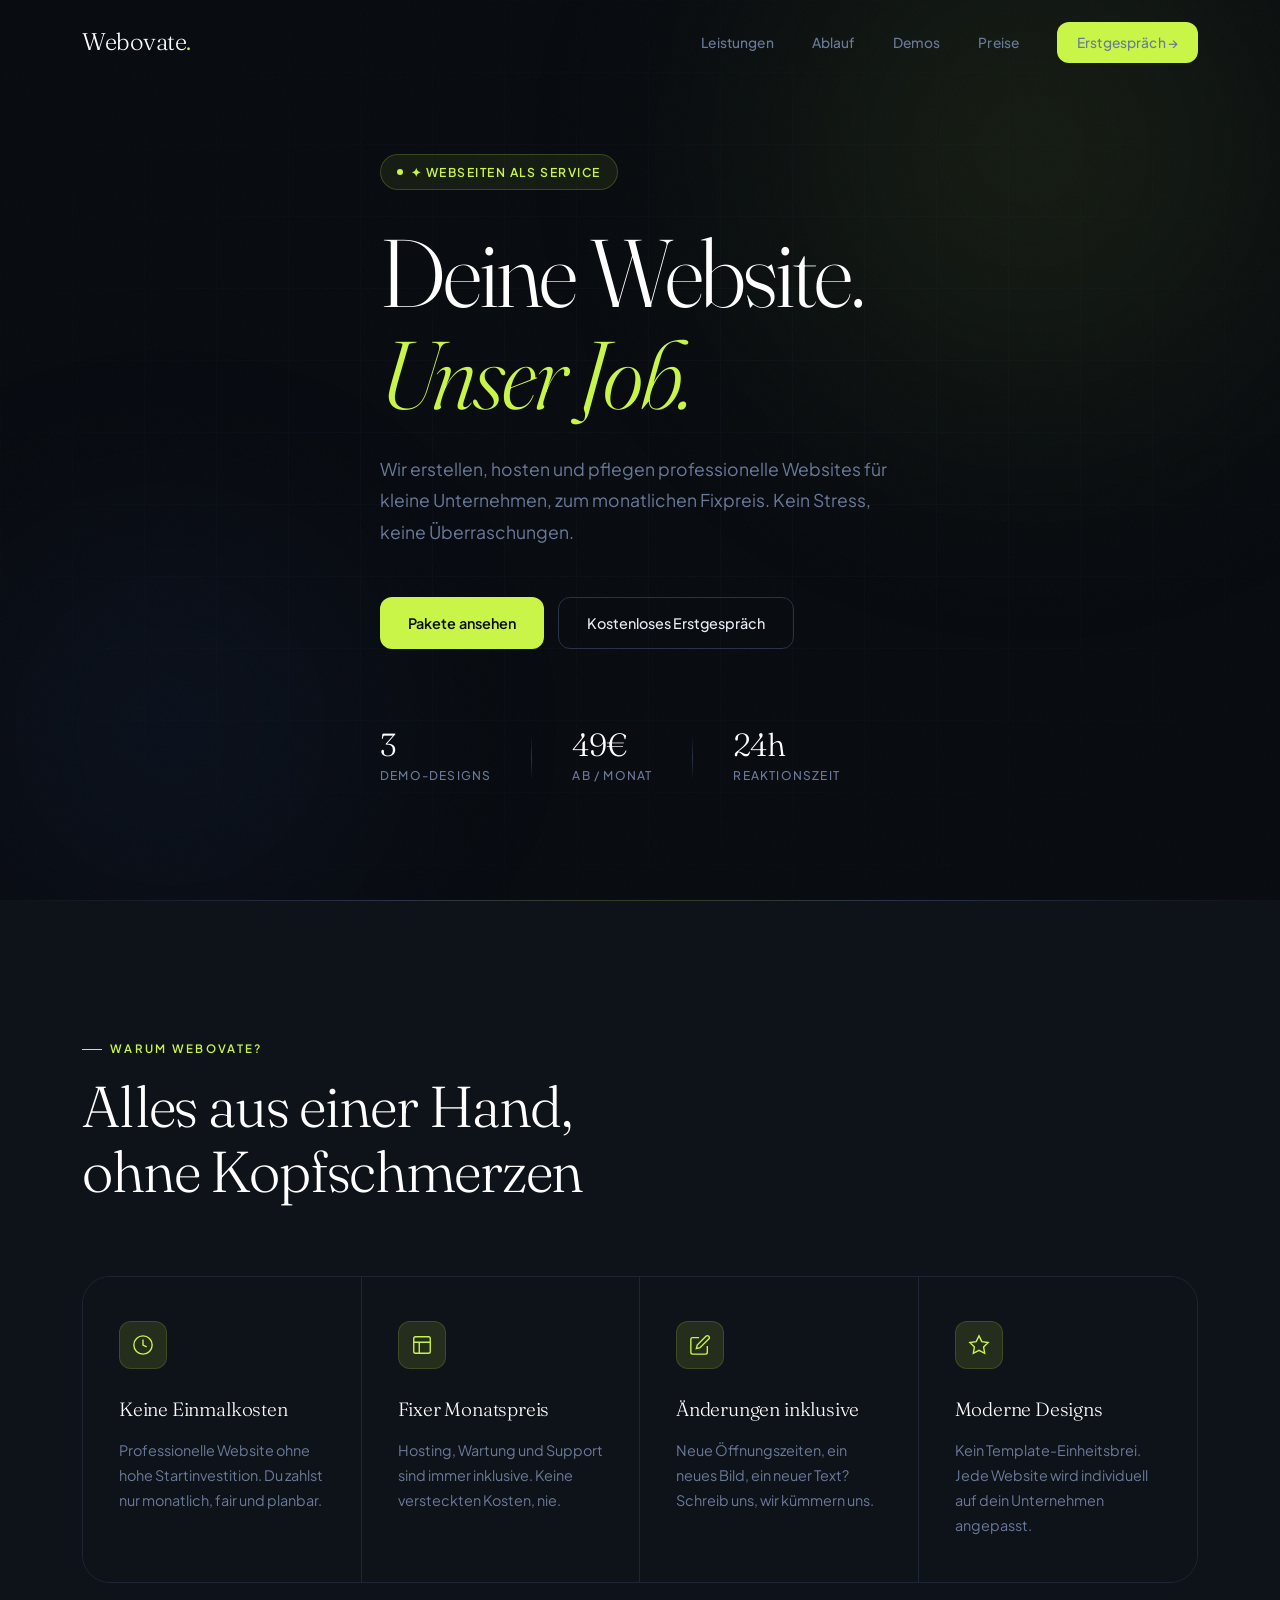
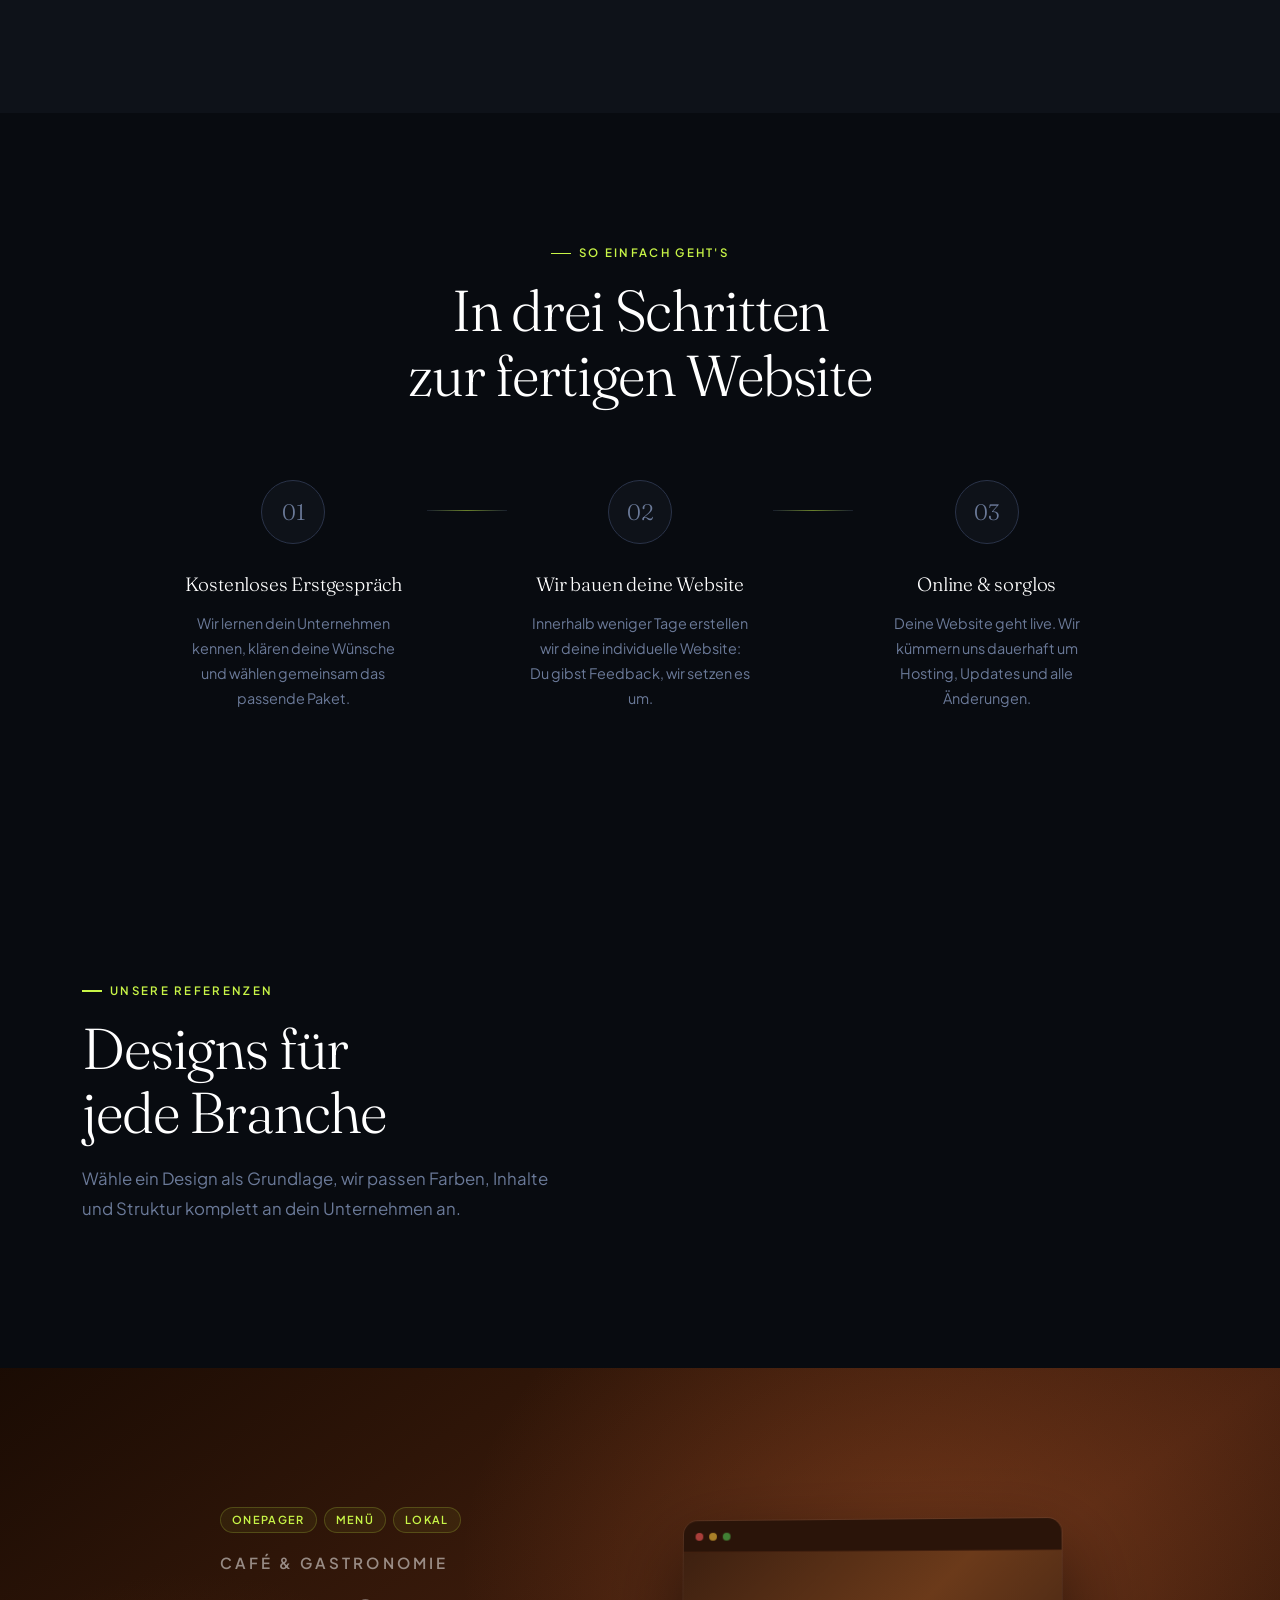
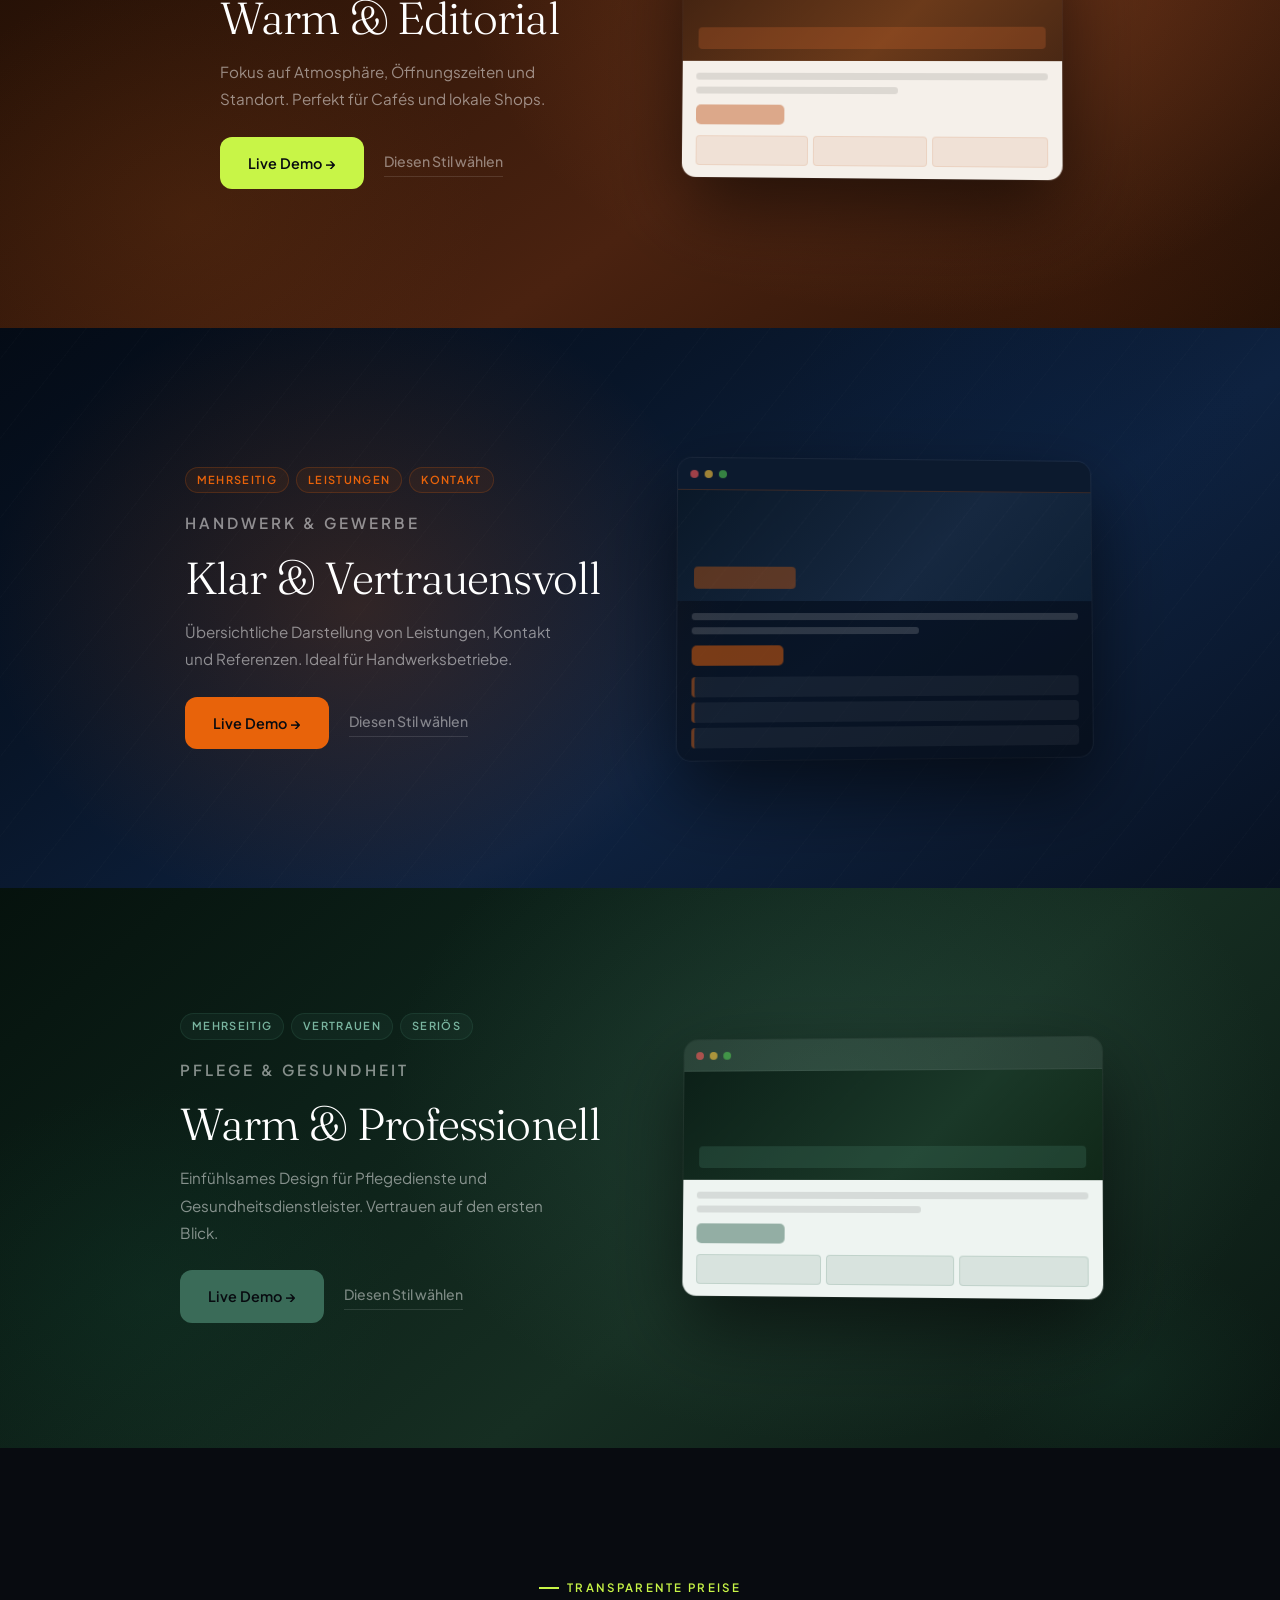
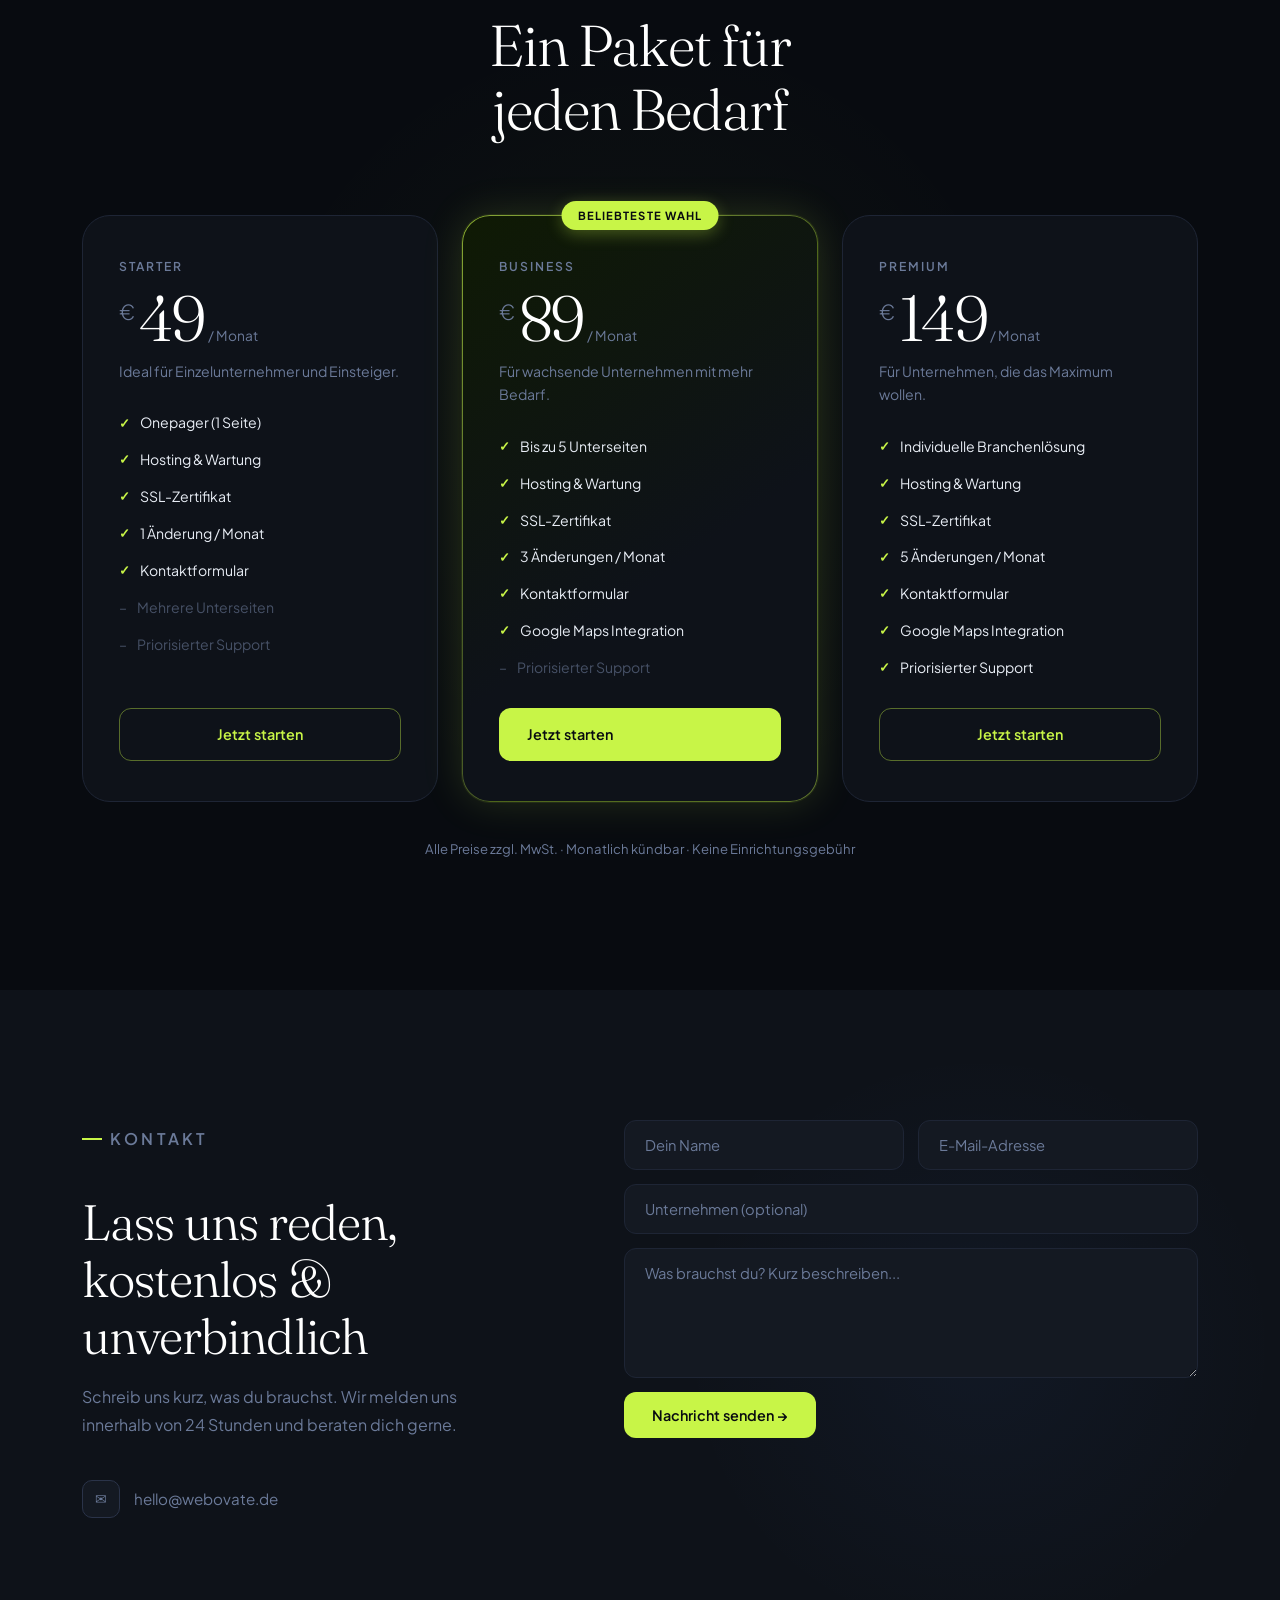
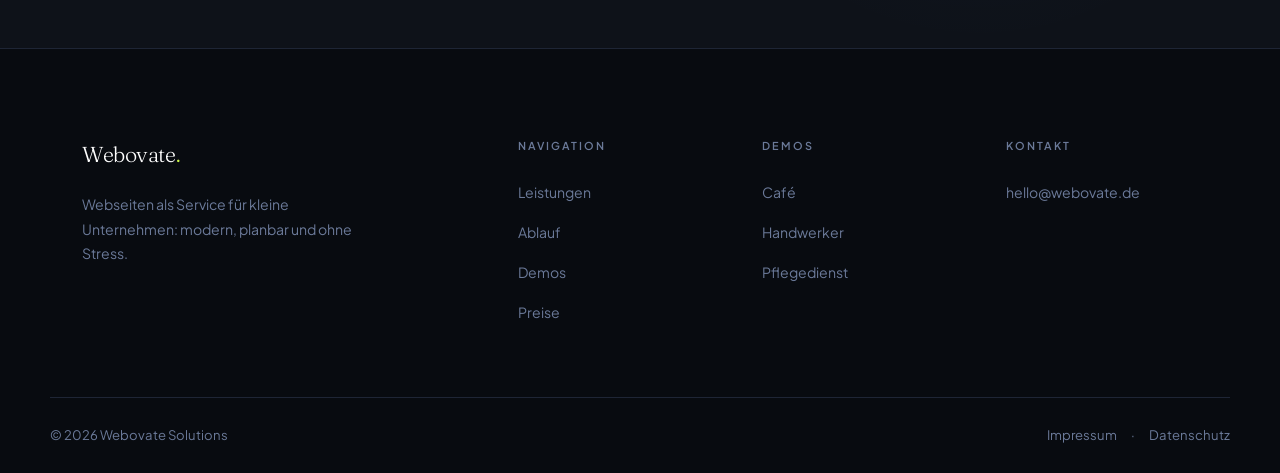
==== commit 1e502e5e: "Seiten und Styles aktualisiert" ====
--- a/index.html
+++ b/index.html
@@ -7,7 +7,8 @@
   <title>Webovate Solutions – Webseiten als Service</title>
   <link rel="stylesheet" href="style.css" />
   <link rel="preconnect" href="https://fonts.googleapis.com">
-  <link href="https://fonts.googleapis.com/css2?family=DM+Serif+Display:ital@0;1&family=DM+Sans:wght@300;400;500;600&display=swap" rel="stylesheet">
+  <link rel="preconnect" href="https://fonts.gstatic.com" crossorigin>
+  <link href="https://fonts.googleapis.com/css2?family=Fraunces:ital,opsz,wght@0,9..144,300;0,9..144,400;1,9..144,300;1,9..144,400&family=Plus+Jakarta+Sans:wght@300;400;500;600&display=swap" rel="stylesheet">
 </head>
 
 <body>
@@ -31,13 +32,15 @@
 
   <!-- HERO -->
   <section class="hero">
-    <div class="hero-bg-grid"></div>
+    <div class="hero-orb hero-orb-1"></div>
+    <div class="hero-orb hero-orb-2"></div>
+    <div class="hero-noise"></div>
     <div class="container hero-content">
       <div class="hero-badge">✦ Webseiten als Service</div>
       <h1>Deine Website.<br><em>Unser Job.</em></h1>
       <p class="hero-sub">
-        Wir erstellen, hosten und pflegen professionelle Websites für kleine Unternehmen –
-        zum monatlichen Fixpreis. Kein Stress. Keine Überraschungen.
+        Wir erstellen, hosten und pflegen professionelle Websites für kleine Unternehmen,
+        zum monatlichen Fixpreis. Kein Stress, keine Überraschungen.
       </p>
       <div class="hero-buttons">
         <a href="#pricing" class="btn-primary">Pakete ansehen</a>
@@ -63,30 +66,38 @@
   </section>
 
   <!-- SERVICES -->
-  <section id="services" class="section services-section">
+  <section id="services" class="section services-section reveal">
     <div class="container">
       <div class="section-header">
         <p class="section-eyebrow">Warum Webovate?</p>
-        <h2>Alles aus einer Hand –<br>ohne Kopfschmerzen</h2>
-      </div>
-      <div class="services-grid">
-        <div class="service-card">
-          <div class="service-icon">◎</div>
+        <h2>Alles aus einer Hand,<br>ohne Kopfschmerzen</h2>
+      </div>
+      <div class="services-grid stagger-parent">
+        <div class="service-card stagger-item">
+          <div class="service-icon">
+            <svg width="22" height="22" viewBox="0 0 24 24" fill="none" stroke="currentColor" stroke-width="1.5"><circle cx="12" cy="12" r="10"/><path d="M12 6v6l4 2"/></svg>
+          </div>
           <h3>Keine Einmalkosten</h3>
-          <p>Professionelle Website ohne hohe Startinvestition. Du zahlst nur monatlich – fair und planbar.</p>
-        </div>
-        <div class="service-card">
-          <div class="service-icon">◈</div>
+          <p>Professionelle Website ohne hohe Startinvestition. Du zahlst nur monatlich, fair und planbar.</p>
+        </div>
+        <div class="service-card stagger-item">
+          <div class="service-icon">
+            <svg width="22" height="22" viewBox="0 0 24 24" fill="none" stroke="currentColor" stroke-width="1.5"><rect x="3" y="3" width="18" height="18" rx="2"/><path d="M3 9h18M9 21V9"/></svg>
+          </div>
           <h3>Fixer Monatspreis</h3>
           <p>Hosting, Wartung und Support sind immer inklusive. Keine versteckten Kosten, nie.</p>
         </div>
-        <div class="service-card">
-          <div class="service-icon">◇</div>
+        <div class="service-card stagger-item">
+          <div class="service-icon">
+            <svg width="22" height="22" viewBox="0 0 24 24" fill="none" stroke="currentColor" stroke-width="1.5"><path d="M11 4H4a2 2 0 0 0-2 2v14a2 2 0 0 0 2 2h14a2 2 0 0 0 2-2v-7"/><path d="M18.5 2.5a2.121 2.121 0 0 1 3 3L12 15l-4 1 1-4 9.5-9.5z"/></svg>
+          </div>
           <h3>Änderungen inklusive</h3>
-          <p>Neue Öffnungszeiten, ein neues Bild, ein neuer Text? Schreib uns – wir kümmern uns.</p>
-        </div>
-        <div class="service-card">
-          <div class="service-icon">◉</div>
+          <p>Neue Öffnungszeiten, ein neues Bild, ein neuer Text? Schreib uns, wir kümmern uns.</p>
+        </div>
+        <div class="service-card stagger-item">
+          <div class="service-icon">
+            <svg width="22" height="22" viewBox="0 0 24 24" fill="none" stroke="currentColor" stroke-width="1.5"><polygon points="12 2 15.09 8.26 22 9.27 17 14.14 18.18 21.02 12 17.77 5.82 21.02 7 14.14 2 9.27 8.91 8.26 12 2"/></svg>
+          </div>
           <h3>Moderne Designs</h3>
           <p>Kein Template-Einheitsbrei. Jede Website wird individuell auf dein Unternehmen angepasst.</p>
         </div>
@@ -95,11 +106,11 @@
   </section>
 
   <!-- PROCESS -->
-  <section id="process" class="section process-section">
+  <section id="process" class="section process-section reveal">
     <div class="container">
       <div class="section-header centered">
         <p class="section-eyebrow">So einfach geht's</p>
-        <h2>In 3 Schritten<br>zur fertigen Website</h2>
+        <h2>In drei Schritten<br>zur fertigen Website</h2>
       </div>
       <div class="process-steps">
         <div class="process-step">
@@ -114,7 +125,7 @@
           <div class="step-number">02</div>
           <div class="step-content">
             <h3>Wir bauen deine Website</h3>
-            <p>Innerhalb weniger Tage erstellen wir deine individuelle Website – du gibst Feedback, wir setzen es um.</p>
+            <p>Innerhalb weniger Tage erstellen wir deine individuelle Website: Du gibst Feedback, wir setzen es um.</p>
           </div>
         </div>
         <div class="process-connector"></div>
@@ -122,7 +133,7 @@
           <div class="step-number">03</div>
           <div class="step-content">
             <h3>Online & sorglos</h3>
-            <p>Deine Website geht live. Wir kümmern uns um Hosting, Updates und alle Änderungen – dauerhaft.</p>
+            <p>Deine Website geht live. Wir kümmern uns dauerhaft um Hosting, Updates und alle Änderungen.</p>
           </div>
         </div>
       </div>
@@ -130,53 +141,108 @@
   </section>
 
   <!-- PROTOTYPES -->
-  <section id="prototypes" class="section prototypes-section">
+  <section id="prototypes" class="prototypes-section reveal">
     <div class="container">
       <div class="section-header">
         <p class="section-eyebrow">Unsere Referenzen</p>
         <h2>Designs für<br>jede Branche</h2>
-        <p class="section-desc">Wähle ein Design als Grundlage – wir passen Farben, Inhalte und Struktur komplett an dein Unternehmen an.</p>
-      </div>
-      <div class="proto-grid">
-        <div class="proto-card">
-          <div class="proto-preview cafe-preview">
-            <div class="preview-label">Café & Gastronomie</div>
-          </div>
-          <div class="proto-info">
-            <div class="proto-tags"><span>Onepager</span><span>Menü</span><span>Lokal</span></div>
-            <h3>Warm & Editorial</h3>
-            <p>Fokus auf Atmosphäre, Öffnungszeiten und Standort. Perfekt für Cafés und lokale Shops.</p>
-            <div class="proto-actions">
-              <a href="demos/cafe/cafe.html" target="_blank" rel="noopener" class="btn-primary">Live Demo →</a>
-              <a href="#contact" class="btn-text js-open-contact">Diesen Stil wählen</a>
+        <p class="section-desc">Wähle ein Design als Grundlage, wir passen Farben, Inhalte und Struktur komplett an dein Unternehmen an.</p>
+      </div>
+    </div>
+
+    <!-- Panel 1: Café -->
+    <div class="demo-scene demo-scene--cafe">
+      <div class="demo-scene-bg" data-parallax="0.38"></div>
+      <div class="container demo-scene-inner">
+        <div class="demo-scene-info">
+          <div class="demo-scene-tags"><span>Onepager</span><span>Menü</span><span>Lokal</span></div>
+          <p class="demo-scene-category">Café & Gastronomie</p>
+          <h3>Warm &amp; Editorial</h3>
+          <p>Fokus auf Atmosphäre, Öffnungszeiten und Standort. Perfekt für Cafés und lokale Shops.</p>
+          <div class="demo-scene-actions">
+            <a href="demos/cafe/cafe.html" target="_blank" rel="noopener" class="btn-primary">Live Demo →</a>
+            <a href="#contact" class="btn-scene-text js-open-contact" data-style="Café-Still">Diesen Stil wählen</a>
+          </div>
+        </div>
+        <div class="demo-scene-preview">
+          <div class="scene-mock scene-mock--cafe">
+            <div class="sm-bar"></div>
+            <div class="sm-hero sm-hero--warm"></div>
+            <div class="sm-content">
+              <div class="sm-line"></div>
+              <div class="sm-line sm-line--short"></div>
+              <div class="sm-btn sm-btn--terra"></div>
+              <div class="sm-grid">
+                <div class="sm-block"></div>
+                <div class="sm-block"></div>
+                <div class="sm-block"></div>
+              </div>
             </div>
           </div>
         </div>
-        <div class="proto-card">
-          <div class="proto-preview handwerker-preview">
-            <div class="preview-label">Handwerk & Gewerbe</div>
-          </div>
-          <div class="proto-info">
-            <div class="proto-tags"><span>Mehrseitig</span><span>Leistungen</span><span>Kontakt</span></div>
-            <h3>Klar & Vertrauensvoll</h3>
-            <p>Übersichtliche Darstellung von Leistungen, Kontakt und Referenzen. Ideal für Handwerksbetriebe.</p>
-            <div class="proto-actions">
-              <a href="demos/handwerker/handwerker.html" target="_blank" rel="noopener" class="btn-primary">Live Demo →</a>
-              <a href="#contact" class="btn-text js-open-contact">Diesen Stil wählen</a>
+      </div>
+    </div>
+
+    <!-- Panel 2: Handwerk -->
+    <div class="demo-scene demo-scene--handwerk demo-scene--flip">
+      <div class="demo-scene-bg" data-parallax="0.30"></div>
+      <div class="container demo-scene-inner">
+        <div class="demo-scene-preview">
+          <div class="scene-mock scene-mock--handwerk">
+            <div class="sm-bar sm-bar--dark"></div>
+            <div class="sm-hero sm-hero--navy"></div>
+            <div class="sm-content">
+              <div class="sm-line sm-line--light"></div>
+              <div class="sm-line sm-line--light sm-line--short"></div>
+              <div class="sm-btn sm-btn--orange"></div>
+              <div class="sm-cards">
+                <div class="sm-card"></div>
+                <div class="sm-card"></div>
+                <div class="sm-card"></div>
+              </div>
             </div>
           </div>
         </div>
-        <div class="proto-card">
-          <div class="proto-preview pflege-preview">
-            <div class="preview-label">Pflege & Gesundheit</div>
-          </div>
-          <div class="proto-info">
-            <div class="proto-tags"><span>Mehrseitig</span><span>Vertrauen</span><span>Seriös</span></div>
-            <h3>Warm & Professionell</h3>
-            <p>Einfühlsames Design für Pflegedienste und Gesundheitsdienstleister. Vertrauen auf den ersten Blick.</p>
-            <div class="proto-actions">
-              <a href="demos/pflege/pflege.html" target="_blank" rel="noopener" class="btn-primary">Live Demo →</a>
-              <a href="#contact" class="btn-text js-open-contact">Diesen Stil wählen</a>
+        <div class="demo-scene-info">
+          <div class="demo-scene-tags demo-scene-tags--orange"><span>Mehrseitig</span><span>Leistungen</span><span>Kontakt</span></div>
+          <p class="demo-scene-category">Handwerk &amp; Gewerbe</p>
+          <h3>Klar &amp; Vertrauensvoll</h3>
+          <p>Übersichtliche Darstellung von Leistungen, Kontakt und Referenzen. Ideal für Handwerksbetriebe.</p>
+          <div class="demo-scene-actions">
+            <a href="demos/handwerker/handwerker.html" target="_blank" rel="noopener" class="btn-primary btn-primary--orange">Live Demo →</a>
+            <a href="#contact" class="btn-scene-text js-open-contact" data-style="Handwerk & Gewerbe-Still">Diesen Stil wählen</a>
+          </div>
+        </div>
+      </div>
+    </div>
+
+    <!-- Panel 3: Pflege -->
+    <div class="demo-scene demo-scene--pflege">
+      <div class="demo-scene-bg" data-parallax="0.42"></div>
+      <div class="container demo-scene-inner">
+        <div class="demo-scene-info">
+          <div class="demo-scene-tags demo-scene-tags--sage"><span>Mehrseitig</span><span>Vertrauen</span><span>Seriös</span></div>
+          <p class="demo-scene-category">Pflege &amp; Gesundheit</p>
+          <h3>Warm &amp; Professionell</h3>
+          <p>Einfühlsames Design für Pflegedienste und Gesundheitsdienstleister. Vertrauen auf den ersten Blick.</p>
+          <div class="demo-scene-actions">
+            <a href="demos/pflege/pflege.html" target="_blank" rel="noopener" class="btn-primary btn-primary--sage">Live Demo →</a>
+            <a href="#contact" class="btn-scene-text js-open-contact" data-style="Pflege & Gesundheit-Still">Diesen Stil wählen</a>
+          </div>
+        </div>
+        <div class="demo-scene-preview">
+          <div class="scene-mock scene-mock--pflege">
+            <div class="sm-bar"></div>
+            <div class="sm-hero sm-hero--sage"></div>
+            <div class="sm-content">
+              <div class="sm-line"></div>
+              <div class="sm-line sm-line--short"></div>
+              <div class="sm-btn sm-btn--sage"></div>
+              <div class="sm-grid">
+                <div class="sm-block sm-block--sage"></div>
+                <div class="sm-block sm-block--sage"></div>
+                <div class="sm-block sm-block--sage"></div>
+              </div>
             </div>
           </div>
         </div>
@@ -185,7 +251,7 @@
   </section>
 
   <!-- PRICING -->
-  <section id="pricing" class="section pricing-section">
+  <section id="pricing" class="section pricing-section reveal">
     <div class="container">
       <div class="section-header centered">
         <p class="section-eyebrow">Transparente Preise</p>
@@ -243,7 +309,7 @@
               <span class="price-num">149</span>
               <span class="price-period">/ Monat</span>
             </div>
-            <p class="price-desc">Für Unternehmen die das Maximum wollen.</p>
+            <p class="price-desc">Für Unternehmen, die das Maximum wollen.</p>
           </div>
           <ul class="price-features">
             <li><span class="check">✓</span> Individuelle Branchenlösung</li>
@@ -262,12 +328,12 @@
   </section>
 
   <!-- CONTACT -->
-  <section id="contact" class="section contact-section">
+  <section id="contact" class="section contact-section reveal">
     <div class="container contact-grid">
       <div class="contact-text">
         <p class="section-eyebrow">Kontakt</p>
-        <h2>Lass uns reden –<br>kostenlos & unverbindlich</h2>
-        <p>Schreib uns kurz was du brauchst. Wir melden uns innerhalb von 24 Stunden und beraten dich gerne.</p>
+        <h2>Lass uns reden,<br>kostenlos &amp; unverbindlich</h2>
+        <p>Schreib uns kurz, was du brauchst. Wir melden uns innerhalb von 24 Stunden und beraten dich gerne.</p>
         <div class="contact-details">
           <a href="mailto:hello@webovate.de" class="contact-detail">
             <span class="detail-icon">✉</span> hello@webovate.de
@@ -292,7 +358,7 @@
     <div class="container footer-grid">
       <div class="footer-brand">
         <a href="#" class="logo footer-logo-text">Webovate<span class="logo-dot">.</span></a>
-        <p>Webseiten als Service für kleine Unternehmen – modern, planbar und ohne Stress.</p>
+        <p>Webseiten als Service für kleine Unternehmen: modern, planbar und ohne Stress.</p>
       </div>
       <div class="footer-col">
         <p class="footer-title">Navigation</p>
@@ -334,7 +400,7 @@
     <div class="modal-dialog" role="dialog" aria-modal="true">
       <button class="modal-close js-close-contact" aria-label="Schließen">×</button>
       <h2>Kostenloses Erstgespräch</h2>
-      <p class="modal-sub">Schreib uns kurz was du brauchst – wir melden uns zeitnah.</p>
+      <p class="modal-sub">Schreib uns kurz, was du brauchst. Wir melden uns zeitnah.</p>
       <form action="https://formspree.io/f/xeeoowbk" method="POST" class="modal-form">
         <input type="text" name="name" placeholder="Name" required />
         <input type="email" name="email" placeholder="E-Mail" required />
@@ -345,32 +411,106 @@
     </div>
   </div>
 
-  <script>
-    const header = document.getElementById('header');
-    window.addEventListener('scroll', () => {
-      header.classList.toggle('scrolled', window.scrollY > 50);
+<script>
+document.addEventListener("DOMContentLoaded", () => {
+
+  /* =========================================
+     HEADER SCROLL EFFECT
+  ========================================= */
+  const header = document.querySelector(".header");
+
+  window.addEventListener("scroll", () => {
+    if (!header) return;
+
+    if (window.scrollY > 20) {
+      header.classList.add("scrolled");
+    } else {
+      header.classList.remove("scrolled");
+    }
+  });
+
+
+  /* =========================================
+     MOBILE NAVIGATION
+  ========================================= */
+  const burger = document.querySelector(".nav-burger");
+  const navLinks = document.querySelector(".nav-links");
+
+  if (burger && navLinks) {
+    burger.addEventListener("click", () => {
+      navLinks.classList.toggle("open");
     });
-    const modal = document.getElementById('contactModal');
-    document.querySelectorAll('.js-open-contact').forEach(btn => {
-      btn.addEventListener('click', e => {
-        e.preventDefault();
-        modal.classList.add('open');
-        document.body.style.overflow = 'hidden';
-      });
+  }
+
+
+  /* =========================================
+     SCROLL REVEAL
+  ========================================= */
+  const revealElements = document.querySelectorAll(".reveal, .stagger-item");
+
+  const revealOnScroll = () => {
+    const triggerBottom = window.innerHeight * 0.85;
+
+    revealElements.forEach((el, index) => {
+      const rect = el.getBoundingClientRect();
+
+      if (rect.top < triggerBottom) {
+        setTimeout(() => {
+          el.classList.add("revealed");
+        }, index * 80);
+      }
     });
-    document.querySelectorAll('.js-close-contact').forEach(btn => {
-      btn.addEventListener('click', () => {
-        modal.classList.remove('open');
-        document.body.style.overflow = '';
-      });
+  };
+
+  window.addEventListener("scroll", revealOnScroll);
+  revealOnScroll();
+
+
+  /* =========================================
+     MODAL + STYLE TRANSFER
+  ========================================= */
+  const modal = document.querySelector(".modal");
+  const openButtons = document.querySelectorAll(".open-modal, .js-open-contact");
+  const closeButtons = document.querySelectorAll(".modal-close, .modal-overlay");
+  const textarea = modal ? modal.querySelector("textarea") : null;
+
+  openButtons.forEach(btn => {
+    btn.addEventListener("click", (e) => {
+
+      // verhindert Scroll zu #contact
+      e.preventDefault();
+
+      // Modal öffnen
+      if (modal) modal.classList.add("open");
+
+      // Stil übernehmen
+      const style = btn.getAttribute("data-style");
+
+      if (style && textarea) {
+        textarea.value = `Ich interessiere mich für den ${style}.`;
+      }
     });
-    const burger = document.getElementById('burger');
-    const navLinks = document.querySelector('.nav-links');
-    burger.addEventListener('click', () => {
-      navLinks.classList.toggle('open');
-      burger.classList.toggle('active');
+  });
+
+
+  closeButtons.forEach(btn => {
+    btn.addEventListener("click", () => {
+      if (modal) modal.classList.remove("open");
     });
-  </script>
+  });
+
+
+  /* =========================================
+     ESC SCHLIESST MODAL
+  ========================================= */
+  document.addEventListener("keydown", (e) => {
+    if (e.key === "Escape" && modal) {
+      modal.classList.remove("open");
+    }
+  });
+
+});
+</script>
 
 </body>
 </html>
--- a/style.css
+++ b/style.css
@@ -1,22 +1,24 @@
 /* ================================================
-   Webovate Solutions – Stylesheet
+   Webovate Solutions – Stylesheet v2
    ================================================
-   Design: Dunkel & Modern – selbstbewusst, clean
+   Design: Premium Dark – tief, modern, lebendig
    ================================================
    1.  CSS Variablen
    2.  Reset & Basis
-   3.  Hilfsklassen
-   4.  Buttons
-   5.  Header & Navigation
-   6.  Hero
-   7.  Services
-   8.  Prozess
-   9.  Prototypen
-   10. Preise
-   11. Kontakt
-   12. Footer
-   13. Modal
-   14. Responsive
+   3.  Animationen & Keyframes
+   4.  Scroll-Reveal
+   5.  Hilfsklassen
+   6.  Buttons
+   7.  Header & Navigation
+   8.  Hero
+   9.  Services
+   10. Prozess
+   11. Prototypen
+   12. Preise
+   13. Kontakt
+   14. Footer
+   15. Modal
+   16. Responsive
    ================================================ */
 
 
@@ -26,26 +28,33 @@
 
 :root {
   /* Farben */
-  --clr-dark:       #0d0d0d;      /* Fast Schwarz – Haupthintergrund */
-  --clr-dark-2:     #161616;      /* Karten & Sektionen */
-  --clr-dark-3:     #1f1f1f;      /* Hover-Zustände */
-  --clr-accent:     #c8f547;      /* Gelbgrün – Akzentfarbe */
-  --clr-accent-dim: #a8d030;      /* Gedämpfter Akzent */
-  --clr-white:      #ffffff;
-  --clr-text:       #f0f0f0;      /* Haupttext (hell) */
-  --clr-text-muted: #888888;      /* Nebentext */
-  --clr-border:     #2a2a2a;      /* Rahmen */
+  --clr-dark:         #080b10;
+  --clr-dark-2:       #0e1219;
+  --clr-dark-3:       #141922;
+  --clr-dark-4:       #1a2030;
+  --clr-accent:       #c8f547;
+  --clr-accent-dim:   #a8d030;
+  --clr-accent-glow:  rgba(200, 245, 71, 0.12);
+  --clr-accent-glow2: rgba(200, 245, 71, 0.06);
+  --clr-white:        #ffffff;
+  --clr-text:         #e8edf5;
+  --clr-text-muted:   #6b7a99;
+  --clr-border:       #1e2535;
+  --clr-border-light: #2a3349;
 
   /* Schriften */
-  --font-display: 'DM Serif Display', Georgia, serif;
-  --font-body:    'DM Sans', sans-serif;
+  --font-display: 'Fraunces', Georgia, serif;
+  --font-body:    'Plus Jakarta Sans', sans-serif;
 
   /* Abstände & Effekte */
-  --radius:     10px;
+  --radius:     12px;
   --radius-lg:  20px;
-  --shadow:     0 4px 24px rgba(0, 0, 0, 0.3);
-  --shadow-lg:  0 8px 48px rgba(0, 0, 0, 0.5);
-  --transition: 0.25s ease;
+  --radius-xl:  28px;
+  --shadow:     0 4px 32px rgba(0, 0, 0, 0.4);
+  --shadow-lg:  0 16px 64px rgba(0, 0, 0, 0.6);
+  --shadow-glow: 0 0 40px rgba(200, 245, 71, 0.15);
+  --transition: 0.28s cubic-bezier(0.4, 0, 0.2, 1);
+  --transition-slow: 0.5s cubic-bezier(0.4, 0, 0.2, 1);
 }
 
 
@@ -68,26 +77,109 @@
   font-size: 16px;
   line-height: 1.7;
   -webkit-font-smoothing: antialiased;
+  overflow-x: hidden;
 }
 
 
 /* ================================================
-   3. HILFSKLASSEN
+   3. ANIMATIONEN & KEYFRAMES
    ================================================ */
 
+@keyframes float-orb-1 {
+  0%, 100% { transform: translate(0, 0) scale(1); }
+  33%       { transform: translate(40px, -60px) scale(1.05); }
+  66%       { transform: translate(-30px, 40px) scale(0.97); }
+}
+
+@keyframes float-orb-2 {
+  0%, 100% { transform: translate(0, 0) scale(1); }
+  33%       { transform: translate(-50px, 50px) scale(1.08); }
+  66%       { transform: translate(60px, -30px) scale(0.95); }
+}
+
+@keyframes hero-fade-up {
+  from {
+    opacity: 0;
+    transform: translateY(28px);
+  }
+  to {
+    opacity: 1;
+    transform: translateY(0);
+  }
+}
+
+@keyframes badge-slide {
+  from {
+    opacity: 0;
+    transform: translateY(12px);
+  }
+  to {
+    opacity: 1;
+    transform: translateY(0);
+  }
+}
+
+@keyframes shimmer {
+  0%   { background-position: -200% 0; }
+  100% { background-position: 200% 0; }
+}
+
+@keyframes spin-slow {
+  from { transform: rotate(0deg); }
+  to   { transform: rotate(360deg); }
+}
+
+@keyframes pulse-dot {
+  0%, 100% { opacity: 1; transform: scale(1); }
+  50%       { opacity: 0.6; transform: scale(0.85); }
+}
+
+
+/* ================================================
+   4. SCROLL-REVEAL
+   ================================================ */
+
+.reveal {
+  opacity: 0;
+  transform: translateY(36px);
+  transition: opacity 0.72s cubic-bezier(0.25, 0.46, 0.45, 0.94),
+              transform 0.72s cubic-bezier(0.25, 0.46, 0.45, 0.94);
+}
+
+.reveal.revealed {
+  opacity: 1;
+  transform: translateY(0);
+}
+
+.stagger-item {
+  opacity: 0;
+  transform: translateY(24px);
+  transition: opacity 0.6s cubic-bezier(0.25, 0.46, 0.45, 0.94),
+              transform 0.6s cubic-bezier(0.25, 0.46, 0.45, 0.94);
+}
+
+.stagger-item.revealed {
+  opacity: 1;
+  transform: translateY(0);
+}
+
+
+/* ================================================
+   5. HILFSKLASSEN
+   ================================================ */
+
 .container {
-  max-width: 1160px;
+  max-width: 1180px;
   margin: 0 auto;
-  padding: 0 28px;
+  padding: 0 32px;
 }
 
 .section {
-  padding: 120px 0;
-}
-
-/* Überschriften-Bereich */
+  padding: 130px 0;
+}
+
 .section-header {
-  margin-bottom: 64px;
+  margin-bottom: 72px;
 }
 
 .section-header.centered {
@@ -95,129 +187,183 @@
 }
 
 .section-eyebrow {
-  font-size: 0.75rem;
+  display: inline-flex;
+  align-items: center;
+  gap: 8px;
+  font-size: 0.72rem;
   font-weight: 600;
-  letter-spacing: 0.18em;
+  letter-spacing: 0.2em;
   text-transform: uppercase;
   color: var(--clr-accent);
-  margin-bottom: 14px;
+  margin-bottom: 16px;
+}
+
+.section-eyebrow::before {
+  content: '';
+  display: inline-block;
+  width: 20px;
+  height: 1.5px;
+  background: var(--clr-accent);
+  flex-shrink: 0;
+}
+
+.section-header.centered .section-eyebrow {
+  display: flex;
+  justify-content: center;
 }
 
 .section-header h2,
 .section h2 {
   font-family: var(--font-display);
-  font-size: clamp(2.2rem, 4.5vw, 3.4rem);
-  font-weight: 400;
+  font-size: clamp(2.3rem, 4.5vw, 3.6rem);
+  font-weight: 300;
   color: var(--clr-white);
-  line-height: 1.15;
-  margin-bottom: 0;
+  line-height: 1.12;
+  letter-spacing: -0.02em;
 }
 
 .section-desc {
-  margin-top: 16px;
+  margin-top: 18px;
   color: var(--clr-text-muted);
   font-size: 1.05rem;
   max-width: 480px;
-  line-height: 1.75;
+  line-height: 1.8;
+}
+
+.section-header.centered .section-desc {
+  margin: 18px auto 0;
 }
 
 
 /* ================================================
-   4. BUTTONS
+   6. BUTTONS
    ================================================ */
 
-/* Primär – Akzentfarbe ausgefüllt */
 .btn-primary {
-  display: inline-block;
+  display: inline-flex;
+  align-items: center;
+  gap: 6px;
   background: var(--clr-accent);
   color: var(--clr-dark);
-  padding: 13px 28px;
+  padding: 14px 28px;
   border-radius: var(--radius);
   font-family: var(--font-body);
-  font-size: 0.92rem;
+  font-size: 0.9rem;
   font-weight: 600;
   text-decoration: none;
   border: none;
   cursor: pointer;
-  transition: background var(--transition), transform var(--transition);
-}
+  transition: background var(--transition), transform var(--transition), box-shadow var(--transition);
+  position: relative;
+  overflow: hidden;
+}
+
+.btn-primary::after {
+  content: '';
+  position: absolute;
+  inset: 0;
+  background: linear-gradient(90deg, transparent 0%, rgba(255,255,255,0.15) 50%, transparent 100%);
+  background-size: 200% 100%;
+  opacity: 0;
+  transition: opacity 0.3s;
+}
+
 .btn-primary:hover {
   background: var(--clr-accent-dim);
   transform: translateY(-2px);
-}
-
-/* Ghost – transparenter Rahmen */
+  box-shadow: 0 8px 24px rgba(200, 245, 71, 0.3);
+}
+
+.btn-primary:hover::after {
+  opacity: 1;
+  animation: shimmer 0.6s linear;
+}
+
 .btn-ghost {
-  display: inline-block;
+  display: inline-flex;
+  align-items: center;
+  gap: 6px;
   background: transparent;
-  color: var(--clr-white);
-  padding: 12px 28px;
+  color: var(--clr-text);
+  padding: 13px 28px;
   border-radius: var(--radius);
-  font-size: 0.92rem;
+  font-family: var(--font-body);
+  font-size: 0.9rem;
   font-weight: 500;
   text-decoration: none;
-  border: 1.5px solid var(--clr-border);
+  border: 1.5px solid var(--clr-border-light);
   transition: all var(--transition);
 }
+
 .btn-ghost:hover {
-  border-color: var(--clr-text-muted);
-  background: var(--clr-dark-3);
-}
-
-/* Outline – für Preiskarten */
+  border-color: rgba(200, 245, 71, 0.3);
+  background: var(--clr-accent-glow2);
+  color: var(--clr-white);
+}
+
 .btn-outline {
-  display: inline-block;
+  display: inline-flex;
+  align-items: center;
+  justify-content: center;
   background: transparent;
   color: var(--clr-accent);
-  padding: 12px 28px;
+  padding: 13px 28px;
   border-radius: var(--radius);
-  font-size: 0.92rem;
+  font-family: var(--font-body);
+  font-size: 0.9rem;
   font-weight: 600;
   text-decoration: none;
-  border: 1.5px solid var(--clr-accent);
+  border: 1.5px solid rgba(200, 245, 71, 0.4);
   transition: all var(--transition);
-  text-align: center;
-}
+}
+
 .btn-outline:hover {
   background: var(--clr-accent);
   color: var(--clr-dark);
-}
-
-/* Text-Link */
+  border-color: var(--clr-accent);
+  box-shadow: 0 6px 20px rgba(200, 245, 71, 0.25);
+}
+
 .btn-text {
-  display: inline-block;
-  color: var(--clr-text-muted);
-  font-size: 0.9rem;
+  display: inline-flex;
+  align-items: center;
+  gap: 6px;
+  color: var(--clr-text-muted);
+  font-size: 0.88rem;
   font-weight: 500;
   text-decoration: none;
-  border-bottom: 1px solid var(--clr-border);
+  border-bottom: 1px solid transparent;
   padding-bottom: 2px;
   transition: color var(--transition), border-color var(--transition);
 }
+
 .btn-text:hover {
   color: var(--clr-white);
   border-color: var(--clr-text-muted);
 }
 
-/* Nav-Button */
 .btn-nav {
-  display: inline-block;
+  display: inline-flex;
+  align-items: center;
   background: var(--clr-accent);
   color: var(--clr-dark);
   padding: 9px 20px;
   border-radius: var(--radius);
-  font-size: 0.85rem;
+  font-family: var(--font-body);
+  font-size: 0.84rem;
   font-weight: 600;
   text-decoration: none;
-  transition: background var(--transition);
-}
+  transition: background var(--transition), box-shadow var(--transition);
+}
+
 .btn-nav:hover {
   background: var(--clr-accent-dim);
+  box-shadow: 0 4px 16px rgba(200, 245, 71, 0.25);
 }
 
 
 /* ================================================
-   5. HEADER & NAVIGATION
+   7. HEADER & NAVIGATION
    ================================================ */
 
 .header {
@@ -226,17 +372,19 @@
   left: 0;
   right: 0;
   z-index: 100;
-  padding: 20px 0;
-  transition: background var(--transition), padding var(--transition), border-color var(--transition);
+  padding: 22px 0;
+  transition: background var(--transition), padding var(--transition),
+              border-color var(--transition), box-shadow var(--transition);
   border-bottom: 1px solid transparent;
 }
 
-/* Beim Scrollen: Hintergrund einblenden */
 .header.scrolled {
-  background: rgba(13, 13, 13, 0.95);
-  backdrop-filter: blur(16px);
+  background: rgba(8, 11, 16, 0.88);
+  backdrop-filter: blur(20px);
+  -webkit-backdrop-filter: blur(20px);
   padding: 14px 0;
   border-bottom-color: var(--clr-border);
+  box-shadow: 0 1px 40px rgba(0, 0, 0, 0.4);
 }
 
 .nav {
@@ -245,39 +393,38 @@
   justify-content: space-between;
 }
 
-/* Logo */
 .logo {
   font-family: var(--font-display);
   font-size: 1.5rem;
-  font-weight: 400;
+  font-weight: 300;
   color: var(--clr-white);
   text-decoration: none;
-  letter-spacing: -0.01em;
+  letter-spacing: -0.02em;
 }
 
 .logo-dot {
   color: var(--clr-accent);
 }
 
-/* Nav-Links */
 .nav-links {
   display: flex;
   align-items: center;
-  gap: 36px;
+  gap: 38px;
 }
 
 .nav-links a {
-  font-size: 0.88rem;
+  font-size: 0.86rem;
   font-weight: 500;
   color: var(--clr-text-muted);
   text-decoration: none;
+  letter-spacing: 0.01em;
   transition: color var(--transition);
 }
+
 .nav-links a:hover {
   color: var(--clr-white);
 }
 
-/* Burger (mobil) */
 .nav-burger {
   display: none;
   flex-direction: column;
@@ -285,19 +432,21 @@
   background: none;
   border: none;
   cursor: pointer;
-  padding: 4px;
-}
+  padding: 6px;
+}
+
 .nav-burger span {
   display: block;
-  width: 24px;
-  height: 2px;
-  background: var(--clr-white);
+  width: 22px;
+  height: 1.5px;
+  background: var(--clr-text);
   transition: all var(--transition);
+  border-radius: 2px;
 }
 
 
 /* ================================================
-   6. HERO
+   8. HERO
    ================================================ */
 
 .hero {
@@ -306,362 +455,850 @@
   display: flex;
   align-items: center;
   overflow: hidden;
-  padding: 120px 0 80px;
-}
-
-/* Dezentes Grid-Muster im Hintergrund */
-.hero-bg-grid {
+  padding: 130px 0 90px;
+}
+
+/* Gradient-Orbs im Hintergrund */
+.hero-orb {
+  position: absolute;
+  border-radius: 50%;
+  filter: blur(100px);
+  pointer-events: none;
+  will-change: transform;
+}
+
+.hero-orb-1 {
+  width: 700px;
+  height: 700px;
+  top: -200px;
+  right: -100px;
+  background: radial-gradient(circle, rgba(200, 245, 71, 0.10) 0%, rgba(100, 160, 20, 0.04) 60%, transparent 100%);
+  animation: float-orb-1 18s ease-in-out infinite;
+}
+
+.hero-orb-2 {
+  width: 500px;
+  height: 500px;
+  bottom: -80px;
+  left: -80px;
+  background: radial-gradient(circle, rgba(80, 140, 255, 0.08) 0%, rgba(40, 80, 200, 0.03) 60%, transparent 100%);
+  animation: float-orb-2 22s ease-in-out infinite;
+}
+
+/* Feines Rauschen / Körnung */
+.hero-noise {
+  position: absolute;
+  inset: 0;
+  background-image: url("data:image/svg+xml,%3Csvg viewBox='0 0 256 256' xmlns='http://www.w3.org/2000/svg'%3E%3Cfilter id='noise'%3E%3CfeTurbulence type='fractalNoise' baseFrequency='0.9' numOctaves='4' stitchTiles='stitch'/%3E%3C/filter%3E%3Crect width='100%25' height='100%25' filter='url(%23noise)' opacity='1'/%3E%3C/svg%3E");
+  background-repeat: repeat;
+  background-size: 128px;
+  opacity: 0.025;
+  pointer-events: none;
+}
+
+/* Subtile horizontale Linien-Grid */
+.hero::before {
+  content: '';
   position: absolute;
   inset: 0;
   background-image:
     linear-gradient(var(--clr-border) 1px, transparent 1px),
     linear-gradient(90deg, var(--clr-border) 1px, transparent 1px);
-  background-size: 60px 60px;
-  opacity: 0.3;
-  mask-image: radial-gradient(ellipse at center, black 30%, transparent 75%);
+  background-size: 72px 72px;
+  opacity: 0.18;
+  mask-image: radial-gradient(ellipse 80% 80% at 50% 50%, black 20%, transparent 80%);
 }
 
 .hero-content {
   position: relative;
   z-index: 1;
-  max-width: 760px;
-}
-
-/* Kleines Label über der Überschrift */
+  max-width: 780px;
+}
+
 .hero-badge {
-  display: inline-block;
-  background: var(--clr-dark-2);
-  border: 1px solid var(--clr-border);
+  display: inline-flex;
+  align-items: center;
+  gap: 8px;
+  background: rgba(200, 245, 71, 0.07);
+  border: 1px solid rgba(200, 245, 71, 0.2);
   color: var(--clr-accent);
-  font-size: 0.78rem;
+  font-size: 0.76rem;
   font-weight: 600;
-  letter-spacing: 0.1em;
-  padding: 6px 14px;
+  letter-spacing: 0.12em;
+  text-transform: uppercase;
+  padding: 7px 16px;
   border-radius: 50px;
-  margin-bottom: 28px;
+  margin-bottom: 32px;
+  animation: badge-slide 0.7s 0.1s both;
+}
+
+.hero-badge::before {
+  content: '';
+  width: 6px;
+  height: 6px;
+  background: var(--clr-accent);
+  border-radius: 50%;
+  animation: pulse-dot 2s ease-in-out infinite;
 }
 
 .hero h1 {
   font-family: var(--font-display);
-  font-size: clamp(3rem, 7vw, 5.5rem);
-  font-weight: 400;
+  font-size: clamp(3.2rem, 7.5vw, 6rem);
+  font-weight: 300;
   color: var(--clr-white);
-  line-height: 1.08;
-  margin-bottom: 24px;
-  letter-spacing: -0.02em;
-}
-
-/* Kursiver Teil der Überschrift */
+  line-height: 1.06;
+  margin-bottom: 28px;
+  letter-spacing: -0.03em;
+  animation: hero-fade-up 0.9s 0.25s both;
+}
+
 .hero h1 em {
   font-style: italic;
   color: var(--clr-accent);
+  font-weight: 300;
 }
 
 .hero-sub {
   font-size: 1.1rem;
   color: var(--clr-text-muted);
-  max-width: 500px;
-  margin-bottom: 44px;
-  line-height: 1.75;
+  max-width: 520px;
+  margin-bottom: 48px;
+  line-height: 1.8;
+  animation: hero-fade-up 0.9s 0.4s both;
 }
 
 .hero-buttons {
   display: flex;
   gap: 14px;
   flex-wrap: wrap;
-  margin-bottom: 72px;
-}
-
-/* Statistiken im Hero */
+  margin-bottom: 80px;
+  animation: hero-fade-up 0.9s 0.55s both;
+}
+
 .hero-stats {
   display: flex;
   align-items: center;
-  gap: 32px;
-}
-
-.stat { display: flex; flex-direction: column; }
+  gap: 40px;
+  animation: hero-fade-up 0.9s 0.7s both;
+}
+
+.stat {
+  display: flex;
+  flex-direction: column;
+}
 
 .stat-num {
   font-family: var(--font-display);
-  font-size: 1.8rem;
+  font-size: 2rem;
   color: var(--clr-white);
   line-height: 1;
-  margin-bottom: 4px;
+  margin-bottom: 5px;
+  font-weight: 300;
+  letter-spacing: -0.03em;
 }
 
 .stat-label {
-  font-size: 0.78rem;
+  font-size: 0.75rem;
   color: var(--clr-text-muted);
   text-transform: uppercase;
-  letter-spacing: 0.08em;
+  letter-spacing: 0.1em;
+  font-weight: 500;
 }
 
 .stat-divider {
   width: 1px;
-  height: 40px;
-  background: var(--clr-border);
+  height: 44px;
+  background: linear-gradient(to bottom, transparent, var(--clr-border-light), transparent);
 }
 
 
 /* ================================================
-   7. SERVICES
+   9. SERVICES
    ================================================ */
 
-.services-section { background: var(--clr-dark-2); }
+.services-section {
+  background: var(--clr-dark-2);
+  position: relative;
+  overflow: hidden;
+}
+
+.services-section::before {
+  content: '';
+  position: absolute;
+  top: 0;
+  left: 0;
+  right: 0;
+  height: 1px;
+  background: linear-gradient(90deg, transparent 0%, var(--clr-border-light) 30%, rgba(200, 245, 71, 0.2) 50%, var(--clr-border-light) 70%, transparent 100%);
+}
 
 .services-grid {
   display: grid;
-  grid-template-columns: repeat(auto-fit, minmax(240px, 1fr));
-  gap: 2px;
+  grid-template-columns: repeat(4, 1fr);
   border: 1px solid var(--clr-border);
-  border-radius: var(--radius-lg);
+  border-radius: var(--radius-xl);
   overflow: hidden;
+  background: var(--clr-dark-3);
 }
 
 .service-card {
   background: var(--clr-dark-2);
-  padding: 40px 32px;
+  padding: 44px 36px;
   border-right: 1px solid var(--clr-border);
   transition: background var(--transition);
-}
+  position: relative;
+  overflow: hidden;
+}
+
+.service-card::before {
+  content: '';
+  position: absolute;
+  top: 0;
+  left: 0;
+  right: 0;
+  height: 2px;
+  background: linear-gradient(90deg, transparent, var(--clr-accent), transparent);
+  transform: scaleX(0);
+  transition: transform 0.45s cubic-bezier(0.4, 0, 0.2, 1);
+}
+
+.service-card:hover::before {
+  transform: scaleX(1);
+}
+
 .service-card:last-child { border-right: none; }
-.service-card:hover { background: var(--clr-dark-3); }
+
+.service-card:hover {
+  background: var(--clr-dark-3);
+}
 
 .service-icon {
-  font-size: 1.5rem;
+  width: 48px;
+  height: 48px;
+  background: var(--clr-accent-glow);
+  border: 1px solid rgba(200, 245, 71, 0.15);
+  border-radius: 12px;
+  display: flex;
+  align-items: center;
+  justify-content: center;
   color: var(--clr-accent);
-  margin-bottom: 20px;
-  display: block;
+  margin-bottom: 24px;
+  transition: background var(--transition), border-color var(--transition), box-shadow var(--transition);
+}
+
+.service-card:hover .service-icon {
+  background: rgba(200, 245, 71, 0.15);
+  border-color: rgba(200, 245, 71, 0.3);
+  box-shadow: 0 0 20px rgba(200, 245, 71, 0.1);
 }
 
 .service-card h3 {
   font-family: var(--font-display);
   font-size: 1.2rem;
-  font-weight: 400;
+  font-weight: 300;
+  color: var(--clr-white);
+  margin-bottom: 12px;
+  letter-spacing: -0.01em;
+}
+
+.service-card p {
+  font-size: 0.9rem;
+  color: var(--clr-text-muted);
+  line-height: 1.75;
+}
+
+
+/* ================================================
+   10. PROZESS
+   ================================================ */
+
+.process-section {
+  background: var(--clr-dark);
+  position: relative;
+}
+
+.process-steps {
+  display: flex;
+  align-items: flex-start;
+  gap: 0;
+  max-width: 960px;
+  margin: 0 auto;
+  position: relative;
+}
+
+.process-step {
+  flex: 1;
+  display: flex;
+  flex-direction: column;
+  align-items: center;
+  text-align: center;
+  gap: 24px;
+}
+
+.step-number {
+  width: 64px;
+  height: 64px;
+  border-radius: 50%;
+  border: 1.5px solid var(--clr-border-light);
+  background: var(--clr-dark-2);
+  display: flex;
+  align-items: center;
+  justify-content: center;
+  font-family: var(--font-display);
+  font-size: 1.4rem;
+  font-weight: 300;
+  color: var(--clr-text-muted);
+  line-height: 1;
+  transition: all var(--transition);
+  flex-shrink: 0;
+  position: relative;
+  z-index: 1;
+}
+
+.process-step:hover .step-number {
+  border-color: var(--clr-accent);
+  color: var(--clr-accent);
+  background: var(--clr-accent-glow);
+  box-shadow: 0 0 30px rgba(200, 245, 71, 0.15);
+}
+
+.step-content h3 {
+  font-family: var(--font-display);
+  font-size: 1.2rem;
+  font-weight: 300;
   color: var(--clr-white);
   margin-bottom: 10px;
-}
-
-.service-card p {
-  font-size: 0.92rem;
-  color: var(--clr-text-muted);
-  line-height: 1.7;
-}
-
-
-/* ================================================
-   8. PROZESS
-   ================================================ */
-
-.process-section { background: var(--clr-dark); }
-
-.process-steps {
-  display: flex;
-  align-items: flex-start;
-  gap: 0;
-  max-width: 900px;
-  margin: 0 auto;
-}
-
-.process-step {
-  flex: 1;
-  display: flex;
-  flex-direction: column;
-  align-items: center;
-  text-align: center;
-  gap: 20px;
-}
-
-/* Große Schrittnummer */
-.step-number {
-  font-family: var(--font-display);
-  font-size: 3.5rem;
-  font-weight: 400;
-  color: var(--clr-border);
-  line-height: 1;
-  transition: color var(--transition);
-}
-.process-step:hover .step-number { color: var(--clr-accent); }
-
-.step-content h3 {
-  font-family: var(--font-display);
-  font-size: 1.15rem;
-  font-weight: 400;
-  color: var(--clr-white);
-  margin-bottom: 10px;
+  letter-spacing: -0.01em;
 }
 
 .step-content p {
   font-size: 0.9rem;
   color: var(--clr-text-muted);
-  line-height: 1.7;
+  line-height: 1.75;
   max-width: 220px;
   margin: 0 auto;
 }
 
-/* Verbindungslinie zwischen Schritten */
 .process-connector {
   flex-shrink: 0;
+  display: flex;
+  align-items: flex-start;
+  padding-top: 30px;
   width: 80px;
+}
+
+.process-connector::before {
+  content: '';
+  flex: 1;
   height: 1px;
-  background: var(--clr-border);
-  margin-top: 28px;
+  background: linear-gradient(90deg, var(--clr-border-light), var(--clr-accent), var(--clr-border-light));
+  opacity: 0.5;
 }
 
 
 /* ================================================
-   9. PROTOTYPEN
+   11. PROTOTYPEN – PARALLAX DEMO SCENES
    ================================================ */
 
-.prototypes-section { background: var(--clr-dark-2); }
-
-.proto-grid {
+.prototypes-section {
+  background: var(--clr-dark);
+  padding: 0;
+}
+
+.prototypes-section > .container {
+  padding-top: 130px;
+  padding-bottom: 72px;
+}
+
+/* ---- Demo Scene: Grundstruktur ---- */
+.demo-scene {
+  position: relative;
+  height: 560px;
+  overflow: hidden;
+  display: flex;
+  align-items: center;
+}
+
+/* Parallax-Hintergrund – größer als der Container, translatet per JS */
+.demo-scene-bg {
+  position: absolute;
+  inset: -25% 0;
+  will-change: transform;
+  pointer-events: none;
+  z-index: 0;
+}
+
+/* ---- Hintergründe pro Demo ---- */
+
+/* Café: Warmes Espresso/Terrakotta */
+.demo-scene--cafe .demo-scene-bg {
+  background:
+    radial-gradient(ellipse 60% 70% at 72% 40%, rgba(196, 98, 45, 0.32) 0%, transparent 60%),
+    radial-gradient(ellipse 40% 50% at 15% 70%, rgba(120, 60, 20, 0.22) 0%, transparent 58%),
+    radial-gradient(ellipse 30% 35% at 85% 80%, rgba(80, 30, 8, 0.18) 0%, transparent 55%),
+    linear-gradient(145deg, #130802 0%, #2e1508 30%, #4a2210 60%, #1e0e04 100%);
+}
+
+/* Handwerk: Industrielles Navy/Stahl */
+.demo-scene--handwerk .demo-scene-bg {
+  background:
+    radial-gradient(ellipse 50% 65% at 28% 50%, rgba(232, 99, 10, 0.18) 0%, transparent 58%),
+    radial-gradient(ellipse 35% 45% at 80% 30%, rgba(10, 30, 60, 0.40) 0%, transparent 55%),
+    repeating-linear-gradient(
+      -52deg,
+      transparent,
+      transparent 48px,
+      rgba(255, 255, 255, 0.012) 48px,
+      rgba(255, 255, 255, 0.012) 49px
+    ),
+    linear-gradient(148deg, #030810 0%, #081528 35%, #0e2240 60%, #060d1a 100%);
+}
+
+/* Pflege: Tiefes Salbeigrün/Wald */
+.demo-scene--pflege .demo-scene-bg {
+  background:
+    radial-gradient(ellipse 58% 68% at 65% 42%, rgba(58, 107, 88, 0.32) 0%, transparent 60%),
+    radial-gradient(ellipse 35% 45% at 12% 65%, rgba(20, 70, 50, 0.22) 0%, transparent 55%),
+    radial-gradient(ellipse 25% 30% at 88% 75%, rgba(30, 90, 65, 0.15) 0%, transparent 50%),
+    linear-gradient(140deg, #040e0a 0%, #0c2018 32%, #162e22 58%, #081410 100%);
+}
+
+/* ---- Layout innerhalb der Scene ---- */
+.demo-scene-inner {
   display: grid;
-  grid-template-columns: repeat(auto-fit, minmax(300px, 1fr));
-  gap: 24px;
-}
-
-.proto-card {
-  background: var(--clr-dark);
-  border: 1px solid var(--clr-border);
-  border-radius: var(--radius-lg);
-  overflow: hidden;
-  transition: border-color var(--transition), transform var(--transition);
-}
-.proto-card:hover {
-  border-color: var(--clr-text-muted);
-  transform: translateY(-4px);
-}
-
-/* Vorschau-Fläche */
-.proto-preview {
-  height: 200px;
+  grid-template-columns: 1fr 1fr;
+  gap: 80px;
+  align-items: center;
   position: relative;
-  display: flex;
-  align-items: flex-end;
-  padding: 16px;
-}
-
-/* Verschiedene Farben pro Branche */
-.cafe-preview {
-  background: linear-gradient(135deg, #3d2a1e 0%, #7a5c3a 100%);
-}
-.handwerker-preview {
-  background: linear-gradient(135deg, #1a2a3a 0%, #2d4a6a 100%);
-}
-.pflege-preview {
-  background: linear-gradient(135deg, #3a1a1a 0%, #7a3a3a 100%);
-}
-
-.preview-label {
-  background: rgba(0,0,0,0.5);
-  color: rgba(255,255,255,0.8);
-  font-size: 0.75rem;
+  z-index: 1;
+}
+
+.demo-scene--flip .demo-scene-inner {
+  direction: rtl;
+}
+
+.demo-scene--flip .demo-scene-inner > * {
+  direction: ltr;
+}
+
+/* ---- Info-Block ---- */
+.demo-scene-info {
+  display: flex;
+  flex-direction: column;
+  gap: 16px;
+}
+
+.demo-scene-tags {
+  display: flex;
+  gap: 7px;
+  flex-wrap: wrap;
+}
+
+.demo-scene-tags span {
+  font-size: 0.69rem;
   font-weight: 600;
-  letter-spacing: 0.1em;
+  letter-spacing: 0.12em;
   text-transform: uppercase;
-  padding: 5px 10px;
-  border-radius: 4px;
-  backdrop-filter: blur(4px);
-}
-
-.proto-info { padding: 28px; }
-
-.proto-tags {
-  display: flex;
-  gap: 8px;
-  flex-wrap: wrap;
-  margin-bottom: 14px;
-}
-
-.proto-tags span {
+  color: var(--clr-accent);
+  background: var(--clr-accent-glow2);
+  border: 1px solid rgba(200, 245, 71, 0.2);
+  padding: 3px 11px;
+  border-radius: 50px;
+}
+
+.demo-scene-tags--orange span {
+  color: #e8630a;
+  background: rgba(232, 99, 10, 0.07);
+  border-color: rgba(232, 99, 10, 0.2);
+}
+
+.demo-scene-tags--sage span {
+  color: #7ab5a0;
+  background: rgba(58, 107, 88, 0.12);
+  border-color: rgba(58, 107, 88, 0.25);
+}
+
+.demo-scene-category {
   font-size: 0.72rem;
   font-weight: 600;
-  letter-spacing: 0.08em;
+  letter-spacing: 0.2em;
   text-transform: uppercase;
-  color: var(--clr-accent);
-  background: rgba(200, 245, 71, 0.08);
-  border: 1px solid rgba(200, 245, 71, 0.2);
-  padding: 3px 10px;
-  border-radius: 50px;
-}
-
-.proto-info h3 {
+  color: rgba(255, 255, 255, 0.35);
+}
+
+.demo-scene-info h3 {
   font-family: var(--font-display);
-  font-size: 1.25rem;
-  font-weight: 400;
+  font-size: clamp(2rem, 3.5vw, 3rem);
+  font-weight: 300;
   color: var(--clr-white);
-  margin-bottom: 10px;
-}
-
-.proto-info p {
-  font-size: 0.9rem;
-  color: var(--clr-text-muted);
-  line-height: 1.7;
-  margin-bottom: 24px;
-}
-
-.proto-actions {
+  line-height: 1.1;
+  letter-spacing: -0.02em;
+  margin: 0;
+}
+
+.demo-scene-info p {
+  font-size: 0.95rem;
+  color: rgba(255, 255, 255, 0.5);
+  line-height: 1.8;
+  max-width: 380px;
+}
+
+.demo-scene-actions {
   display: flex;
   align-items: center;
   gap: 20px;
+  margin-top: 8px;
+}
+
+/* Btn-Varianten für Scenes */
+.btn-primary--orange {
+  background: #e8630a !important;
+}
+.btn-primary--orange:hover {
+  background: #f07830 !important;
+  box-shadow: 0 8px 24px rgba(232, 99, 10, 0.32) !important;
+}
+
+.btn-primary--sage {
+  background: #3a6b58 !important;
+}
+.btn-primary--sage:hover {
+  background: #4e8a74 !important;
+  box-shadow: 0 8px 24px rgba(58, 107, 88, 0.32) !important;
+}
+
+.btn-scene-text {
+  display: inline-flex;
+  align-items: center;
+  gap: 5px;
+  color: rgba(255, 255, 255, 0.45);
+  font-size: 0.88rem;
+  font-weight: 500;
+  text-decoration: none;
+  border-bottom: 1px solid rgba(255, 255, 255, 0.12);
+  padding-bottom: 2px;
+  transition: color var(--transition), border-color var(--transition);
+}
+
+.btn-scene-text:hover {
+  color: var(--clr-white);
+  border-color: rgba(255, 255, 255, 0.4);
+}
+
+/* ---- Browser-Mock Preview ---- */
+.demo-scene-preview {
+  display: flex;
+  justify-content: center;
+  align-items: center;
+}
+
+.scene-mock {
+  width: 100%;
+  max-width: 480px;
+  border-radius: 14px;
+  overflow: hidden;
+  box-shadow: 0 32px 80px rgba(0, 0, 0, 0.6), 0 0 0 1px rgba(255, 255, 255, 0.07);
+  transform: perspective(1000px) rotateY(-4deg) rotateX(2deg);
+  transition: transform 0.5s cubic-bezier(0.4, 0, 0.2, 1), box-shadow 0.5s;
+}
+
+
+.demo-scene--flip .scene-mock {
+  transform: perspective(1000px) rotateY(4deg) rotateX(2deg);
+}
+
+
+.demo-scene:hover .scene-mock {
+  transform: perspective(1000px) rotateY(0deg) rotateX(0deg) scale(1.02);
+  box-shadow: 0 40px 100px rgba(0, 0, 0, 0.7), 0 0 0 1px rgba(255, 255, 255, 0.1);
+}
+
+/* Browser-Leiste */
+.sm-bar {
+  height: 32px;
+  background: rgba(255, 255, 255, 0.07);
+  border-bottom: 1px solid rgba(255, 255, 255, 0.05);
+  display: flex;
+  align-items: center;
+  padding: 0 12px;
+  gap: 6px;
+}
+
+.sm-bar::before {
+  content: '';
+  width: 8px;
+  height: 8px;
+  border-radius: 50%;
+  background: rgba(255, 90, 90, 0.6);
+  box-shadow: 14px 0 0 rgba(255, 200, 60, 0.6), 28px 0 0 rgba(80, 200, 80, 0.6);
+  flex-shrink: 0;
+}
+
+/* Café: Warmer Browser-Chrome */
+.scene-mock--cafe .sm-bar {
+  background: #2a1409;
+  border-bottom-color: rgba(196, 98, 45, 0.15);
+}
+
+/* Handwerk: Dunkler Browser-Chrome */
+.sm-bar--dark {
+  background: #0c1a2e !important;
+  border-bottom-color: rgba(232, 99, 10, 0.2) !important;
+}
+
+/* Hero-Bereich des Mocks */
+.sm-hero {
+  height: 110px;
+  position: relative;
+}
+
+.sm-hero--warm {
+  background: linear-gradient(135deg, #3d2010 0%, #6b3a1a 60%, #4a2814 100%);
+}
+
+.sm-hero--warm::after {
+  content: '';
+  position: absolute;
+  bottom: 12px;
+  left: 16px;
+  right: 16px;
+  height: 22px;
+  background: rgba(196, 98, 45, 0.3);
+  border-radius: 4px;
+}
+
+.sm-hero--navy {
+  background: linear-gradient(135deg, #0a1828 0%, #162840 60%, #0e2035 100%);
+}
+
+.sm-hero--navy::before {
+  content: '';
+  position: absolute;
+  inset: 0;
+  background: repeating-linear-gradient(
+    -52deg, transparent, transparent 30px,
+    rgba(255,255,255,0.015) 30px, rgba(255,255,255,0.015) 31px
+  );
+}
+
+.sm-hero--navy::after {
+  content: '';
+  position: absolute;
+  bottom: 12px;
+  left: 16px;
+  width: 100px;
+  height: 22px;
+  background: rgba(232, 99, 10, 0.35);
+  border-radius: 4px;
+}
+
+.sm-hero--sage {
+  background: linear-gradient(135deg, #0c2018 0%, #1a3828 60%, #102818 100%);
+}
+
+.sm-hero--sage::after {
+  content: '';
+  position: absolute;
+  bottom: 12px;
+  left: 16px;
+  right: 16px;
+  height: 22px;
+  background: rgba(58, 107, 88, 0.35);
+  border-radius: 4px;
+}
+
+/* Content-Bereich des Mocks */
+.sm-content {
+  padding: 12px 14px;
+  background: rgba(0, 0, 0, 0.4);
+  display: flex;
+  flex-direction: column;
+  gap: 7px;
+}
+
+/* Café: heller Hintergrund */
+.scene-mock--cafe .sm-content {
+  background: #f5f0ea;
+}
+
+/* Pflege: sanfter Hintergrund */
+.scene-mock--pflege .sm-content {
+  background: #eef4f1;
+}
+
+.sm-line {
+  height: 7px;
+  background: rgba(255, 255, 255, 0.12);
+  border-radius: 3px;
+}
+
+.scene-mock--cafe .sm-line,
+.scene-mock--pflege .sm-line {
+  background: rgba(0, 0, 0, 0.1);
+}
+
+.sm-line--light {
+  background: rgba(255, 255, 255, 0.15);
+}
+
+.sm-line--short { width: 58%; }
+
+.sm-btn {
+  width: 90px;
+  height: 20px;
+  border-radius: 5px;
+  margin-top: 4px;
+}
+
+.sm-btn--terra {
+  background: rgba(196, 98, 45, 0.5);
+}
+
+.sm-btn--orange {
+  background: rgba(232, 99, 10, 0.5);
+}
+
+.sm-btn--sage {
+  background: rgba(58, 107, 88, 0.5);
+}
+
+/* Karten-Grid im Mock */
+.sm-grid {
+  display: grid;
+  grid-template-columns: repeat(3, 1fr);
+  gap: 5px;
+  margin-top: 4px;
+}
+
+.sm-block {
+  height: 30px;
+  background: rgba(255, 255, 255, 0.05);
+  border-radius: 4px;
+}
+
+.scene-mock--cafe .sm-block {
+  background: rgba(196, 98, 45, 0.1);
+  border: 1px solid rgba(196, 98, 45, 0.12);
+}
+
+.sm-block--sage {
+  background: rgba(58, 107, 88, 0.12) !important;
+  border: 1px solid rgba(58, 107, 88, 0.15) !important;
+}
+
+/* Handwerk-Cards im Mock */
+.sm-cards {
+  display: flex;
+  flex-direction: column;
+  gap: 5px;
+  margin-top: 4px;
+}
+
+.sm-card {
+  height: 20px;
+  background: rgba(255, 255, 255, 0.05);
+  border-radius: 4px;
+  border-left: 3px solid rgba(232, 99, 10, 0.4);
 }
 
 
 /* ================================================
-   10. PREISE
+   12. PREISE
    ================================================ */
 
-.pricing-section { background: var(--clr-dark); }
+.pricing-section {
+  background: var(--clr-dark);
+  position: relative;
+  overflow: hidden;
+}
+
+.pricing-section::after {
+  content: '';
+  position: absolute;
+  top: 50%;
+  left: 50%;
+  transform: translate(-50%, -50%);
+  width: 800px;
+  height: 800px;
+  background: radial-gradient(circle, rgba(200, 245, 71, 0.04) 0%, transparent 70%);
+  pointer-events: none;
+}
 
 .pricing-grid {
   display: grid;
-  grid-template-columns: repeat(auto-fit, minmax(280px, 1fr));
+  grid-template-columns: repeat(3, 1fr);
   gap: 24px;
-  margin-bottom: 32px;
+  margin-bottom: 36px;
+  position: relative;
+  z-index: 1;
 }
 
 .price-card {
   background: var(--clr-dark-2);
   border: 1px solid var(--clr-border);
-  border-radius: var(--radius-lg);
-  padding: 36px 32px;
+  border-radius: var(--radius-xl);
+  padding: 40px 36px;
   display: flex;
   flex-direction: column;
   gap: 28px;
   position: relative;
-  transition: border-color var(--transition);
-}
-.price-card:hover { border-color: var(--clr-text-muted); }
-
-/* Hervorgehobene Karte */
+  transition: border-color var(--transition), transform var(--transition), box-shadow var(--transition);
+}
+
+.price-card:hover {
+  border-color: var(--clr-border-light);
+  transform: translateY(-4px);
+  box-shadow: 0 16px 48px rgba(0, 0, 0, 0.4);
+}
+
+/* Hervorgehobene Karte mit Glow-Rahmen */
 .price-card.featured {
-  border-color: var(--clr-accent);
-  background: linear-gradient(135deg, #161f00 0%, var(--clr-dark-2) 100%);
-}
-.price-card.featured:hover { border-color: var(--clr-accent-dim); }
-
-/* "Beliebteste Wahl" Badge */
+  background: linear-gradient(145deg, #0f1a04 0%, var(--clr-dark-2) 60%);
+  border-color: rgba(200, 245, 71, 0.3);
+  box-shadow: 0 0 0 1px rgba(200, 245, 71, 0.08), var(--shadow-glow);
+}
+
+.price-card.featured::before {
+  content: '';
+  position: absolute;
+  inset: -1px;
+  border-radius: var(--radius-xl);
+  padding: 1px;
+  background: linear-gradient(135deg, rgba(200, 245, 71, 0.5) 0%, transparent 50%, rgba(200, 245, 71, 0.2) 100%);
+  -webkit-mask: linear-gradient(#fff 0 0) content-box, linear-gradient(#fff 0 0);
+  -webkit-mask-composite: xor;
+  mask: linear-gradient(#fff 0 0) content-box, linear-gradient(#fff 0 0);
+  mask-composite: exclude;
+  pointer-events: none;
+}
+
+.price-card.featured:hover {
+  border-color: rgba(200, 245, 71, 0.5);
+  transform: translateY(-6px);
+  box-shadow: 0 20px 60px rgba(0, 0, 0, 0.5), 0 0 60px rgba(200, 245, 71, 0.12);
+}
+
 .price-badge {
   position: absolute;
-  top: -14px;
+  top: -15px;
   left: 50%;
   transform: translateX(-50%);
   background: var(--clr-accent);
   color: var(--clr-dark);
-  font-size: 0.72rem;
+  font-size: 0.7rem;
   font-weight: 700;
-  letter-spacing: 0.08em;
+  letter-spacing: 0.1em;
   text-transform: uppercase;
-  padding: 5px 14px;
+  padding: 5px 16px;
   border-radius: 50px;
   white-space: nowrap;
+  box-shadow: 0 4px 16px rgba(200, 245, 71, 0.3);
 }
 
 .price-name {
-  font-size: 0.8rem;
+  font-size: 0.76rem;
   font-weight: 600;
-  letter-spacing: 0.12em;
+  letter-spacing: 0.16em;
   text-transform: uppercase;
   color: var(--clr-text-muted);
   margin-bottom: 10px;
@@ -671,39 +1308,42 @@
   display: flex;
   align-items: baseline;
   gap: 4px;
-  margin-bottom: 8px;
+  margin-bottom: 10px;
 }
 
 .price-currency {
-  font-size: 1.2rem;
+  font-size: 1.3rem;
   color: var(--clr-text-muted);
   font-weight: 300;
+  align-self: flex-start;
+  margin-top: 8px;
 }
 
 .price-num {
   font-family: var(--font-display);
-  font-size: 3.5rem;
+  font-size: 4rem;
   color: var(--clr-white);
   line-height: 1;
+  font-weight: 300;
+  letter-spacing: -0.04em;
 }
 
 .price-period {
-  font-size: 0.88rem;
+  font-size: 0.86rem;
   color: var(--clr-text-muted);
 }
 
 .price-desc {
   font-size: 0.88rem;
   color: var(--clr-text-muted);
-  line-height: 1.6;
-}
-
-/* Feature-Liste */
+  line-height: 1.65;
+}
+
 .price-features {
   list-style: none;
   display: flex;
   flex-direction: column;
-  gap: 12px;
+  gap: 13px;
   flex: 1;
 }
 
@@ -711,97 +1351,123 @@
   display: flex;
   align-items: center;
   gap: 10px;
-  font-size: 0.9rem;
+  font-size: 0.88rem;
   color: var(--clr-text);
 }
 
 .price-features li.muted {
   color: var(--clr-text-muted);
+  opacity: 0.6;
 }
 
 .check {
   color: var(--clr-accent);
   font-weight: 700;
   flex-shrink: 0;
-}
-
-/* Hinweistext unter Preiskarten */
+  font-size: 0.8rem;
+}
+
 .pricing-note {
   text-align: center;
   font-size: 0.82rem;
   color: var(--clr-text-muted);
+  position: relative;
+  z-index: 1;
 }
 
 
 /* ================================================
-   11. KONTAKT
+   13. KONTAKT
    ================================================ */
 
-.contact-section { background: var(--clr-dark-2); }
+.contact-section {
+  background: var(--clr-dark-2);
+  position: relative;
+  overflow: hidden;
+}
+
+.contact-section::before {
+  content: '';
+  position: absolute;
+  bottom: 0;
+  right: 0;
+  width: 600px;
+  height: 600px;
+  background: radial-gradient(circle, rgba(80, 140, 255, 0.05) 0%, transparent 70%);
+  pointer-events: none;
+}
 
 .contact-grid {
   display: grid;
-  grid-template-columns: 1fr 1.2fr;
+  grid-template-columns: 1fr 1.3fr;
   gap: 100px;
   align-items: start;
+  position: relative;
+  z-index: 1;
 }
 
 .contact-text h2 {
   font-family: var(--font-display);
-  font-size: clamp(2rem, 4vw, 3rem);
-  font-weight: 400;
+  font-size: clamp(2.1rem, 4vw, 3.1rem);
+  font-weight: 300;
   color: var(--clr-white);
   line-height: 1.15;
-  margin-bottom: 16px;
+  margin-bottom: 18px;
+  letter-spacing: -0.02em;
 }
 
 .contact-text > p {
   color: var(--clr-text-muted);
   font-size: 1rem;
-  line-height: 1.75;
-  margin-bottom: 36px;
+  line-height: 1.8;
+  margin-bottom: 40px;
 }
 
 .contact-details {
   display: flex;
   flex-direction: column;
-  gap: 12px;
+  gap: 14px;
 }
 
 .contact-detail {
-  display: flex;
-  align-items: center;
-  gap: 12px;
+  display: inline-flex;
+  align-items: center;
+  gap: 14px;
   color: var(--clr-text-muted);
   text-decoration: none;
   font-size: 0.95rem;
   transition: color var(--transition);
 }
+
 .contact-detail:hover {
   color: var(--clr-white);
 }
 
 .detail-icon {
-  width: 36px;
-  height: 36px;
+  width: 38px;
+  height: 38px;
   background: var(--clr-dark-3);
-  border: 1px solid var(--clr-border);
-  border-radius: 8px;
+  border: 1px solid var(--clr-border-light);
+  border-radius: 10px;
   display: flex;
   align-items: center;
   justify-content: center;
-  font-size: 0.85rem;
+  font-size: 0.88rem;
   flex-shrink: 0;
-}
-
-/* Kontaktformular */
+  transition: background var(--transition), border-color var(--transition);
+}
+
+.contact-detail:hover .detail-icon {
+  background: var(--clr-accent-glow);
+  border-color: rgba(200, 245, 71, 0.25);
+}
+
 .contact-form {
   display: flex;
   flex-direction: column;
   gap: 14px;
 }
 
-/* Zweispaltiges Formularfeld */
 .form-row {
   display: grid;
   grid-template-columns: 1fr 1fr;
@@ -811,16 +1477,17 @@
 .contact-form input,
 .contact-form textarea {
   width: 100%;
-  padding: 14px 18px;
-  background: var(--clr-dark);
+  padding: 15px 20px;
+  background: var(--clr-dark-3);
   border: 1px solid var(--clr-border);
   border-radius: var(--radius);
   font-family: var(--font-body);
   font-size: 0.92rem;
   color: var(--clr-text);
   outline: none;
-  transition: border-color var(--transition);
-}
+  transition: border-color var(--transition), background var(--transition), box-shadow var(--transition);
+}
+
 .contact-form input::placeholder,
 .contact-form textarea::placeholder {
   color: var(--clr-text-muted);
@@ -828,12 +1495,14 @@
 
 .contact-form input:focus,
 .contact-form textarea:focus {
-  border-color: var(--clr-accent);
+  border-color: rgba(200, 245, 71, 0.4);
+  background: var(--clr-dark-4);
+  box-shadow: 0 0 0 3px rgba(200, 245, 71, 0.06);
 }
 
 .contact-form textarea {
   resize: vertical;
-  min-height: 120px;
+  min-height: 130px;
 }
 
 .contact-form .btn-primary {
@@ -842,49 +1511,50 @@
 
 
 /* ================================================
-   12. FOOTER
+   14. FOOTER
    ================================================ */
 
 .footer {
   background: var(--clr-dark);
   border-top: 1px solid var(--clr-border);
-  padding-top: 80px;
+  padding-top: 88px;
+  position: relative;
 }
 
 .footer-grid {
   display: grid;
   grid-template-columns: 2fr 1fr 1fr 1fr;
-  gap: 48px;
-  padding-bottom: 64px;
+  gap: 52px;
+  padding-bottom: 72px;
   border-bottom: 1px solid var(--clr-border);
 }
 
 .footer-brand p {
   font-size: 0.88rem;
   color: var(--clr-text-muted);
-  line-height: 1.7;
-  margin-top: 16px;
+  line-height: 1.75;
+  margin-top: 18px;
   max-width: 280px;
 }
 
 .footer-logo-text {
-  font-size: 1.3rem;
+  font-size: 1.35rem;
 }
 
 .footer-title {
-  font-size: 0.72rem;
+  font-size: 0.68rem;
   font-weight: 600;
-  letter-spacing: 0.14em;
+  letter-spacing: 0.18em;
   text-transform: uppercase;
   color: var(--clr-text-muted);
-  margin-bottom: 20px;
+  margin-bottom: 22px;
 }
 
 .footer-links {
   list-style: none;
   display: flex;
   flex-direction: column;
-  gap: 12px;
+  gap: 13px;
 }
 
 .footer-links a {
@@ -893,6 +1563,7 @@
   text-decoration: none;
   transition: color var(--transition);
 }
+
 .footer-links a:hover {
   color: var(--clr-white);
 }
@@ -901,7 +1572,7 @@
   display: flex;
   align-items: center;
   justify-content: space-between;
-  padding: 24px 0;
+  padding: 26px 0;
   font-size: 0.82rem;
   color: var(--clr-text-muted);
 }
@@ -909,7 +1580,7 @@
 .footer-legal {
   display: flex;
   align-items: center;
-  gap: 12px;
+  gap: 14px;
 }
 
 .footer-legal a {
@@ -924,7 +1595,7 @@
 
 
 /* ================================================
-   13. MODAL
+   15. MODAL
    ================================================ */
 
 .modal {
@@ -948,76 +1619,89 @@
 .modal-overlay {
   position: absolute;
   inset: 0;
-  background: rgba(0, 0, 0, 0.8);
-  backdrop-filter: blur(4px);
+  background: rgba(0, 0, 0, 0.85);
+  backdrop-filter: blur(6px);
   cursor: pointer;
 }
 
 .modal-dialog {
   position: relative;
   background: var(--clr-dark-2);
-  border: 1px solid var(--clr-border);
-  border-radius: var(--radius-lg);
-  padding: 48px;
-  max-width: 480px;
+  border: 1px solid var(--clr-border-light);
+  border-radius: var(--radius-xl);
+  padding: 52px;
+  max-width: 500px;
   width: 100%;
-  transform: translateY(20px);
-  transition: transform var(--transition);
+  transform: translateY(24px) scale(0.98);
+  transition: transform var(--transition-slow);
+  box-shadow: var(--shadow-lg);
 }
 
 .modal.open .modal-dialog {
-  transform: translateY(0);
+  transform: translateY(0) scale(1);
 }
 
 .modal-close {
   position: absolute;
-  top: 16px;
-  right: 20px;
-  background: none;
-  border: none;
-  color: var(--clr-text-muted);
-  font-size: 1.6rem;
+  top: 18px;
+  right: 22px;
+  background: var(--clr-dark-3);
+  border: 1px solid var(--clr-border);
+  border-radius: 8px;
+  color: var(--clr-text-muted);
+  font-size: 1.2rem;
   cursor: pointer;
-  transition: color var(--transition);
+  transition: all var(--transition);
   line-height: 1;
-}
+  width: 32px;
+  height: 32px;
+  display: flex;
+  align-items: center;
+  justify-content: center;
+}
+
 .modal-close:hover {
   color: var(--clr-white);
+  background: var(--clr-dark-4);
+  border-color: var(--clr-border-light);
 }
 
 .modal-dialog h2 {
   font-family: var(--font-display);
-  font-size: 1.8rem;
-  font-weight: 400;
+  font-size: 1.9rem;
+  font-weight: 300;
   color: var(--clr-white);
   margin-bottom: 8px;
+  letter-spacing: -0.02em;
 }
 
 .modal-sub {
   font-size: 0.9rem;
   color: var(--clr-text-muted);
-  margin-bottom: 28px;
+  margin-bottom: 32px;
+  line-height: 1.7;
 }
 
 .modal-form {
   display: flex;
   flex-direction: column;
-  gap: 12px;
+  gap: 13px;
 }
 
 .modal-form input,
 .modal-form textarea {
   width: 100%;
-  padding: 13px 16px;
-  background: var(--clr-dark);
+  padding: 14px 18px;
+  background: var(--clr-dark-3);
   border: 1px solid var(--clr-border);
   border-radius: var(--radius);
   font-family: var(--font-body);
   font-size: 0.92rem;
   color: var(--clr-text);
   outline: none;
-  transition: border-color var(--transition);
-}
+  transition: border-color var(--transition), box-shadow var(--transition);
+}
+
 .modal-form input::placeholder,
 .modal-form textarea::placeholder {
   color: var(--clr-text-muted);
@@ -1025,7 +1709,8 @@
 
 .modal-form input:focus,
 .modal-form textarea:focus {
-  border-color: var(--clr-accent);
+  border-color: rgba(200, 245, 71, 0.4);
+  box-shadow: 0 0 0 3px rgba(200, 245, 71, 0.06);
 }
 
 .modal-form textarea {
@@ -1034,28 +1719,25 @@
 
 .modal-form .btn-primary {
   margin-top: 4px;
+  width: 100%;
+  justify-content: center;
 }
 
 
 /* ================================================
-   14. RESPONSIVE
+   16. RESPONSIVE
    ================================================ */
 
-
-/* ---- Tablet (max. 900px) ---- */
-@media (max-width: 900px) {
-
-  /* Weniger vertikaler Abstand in Sektionen */
+/* ---- Tablet (max. 960px) ---- */
+@media (max-width: 960px) {
   .section {
-    padding: 80px 0;
-  }
-
-  /* Services: 2 Spalten statt 4 */
+    padding: 90px 0;
+  }
+
   .services-grid {
     grid-template-columns: 1fr 1fr;
   }
 
-  /* Rahmen anpassen – rechts weg, unten hinzufügen */
   .service-card {
     border-right: none;
     border-bottom: 1px solid var(--clr-border);
@@ -1065,25 +1747,38 @@
     border-bottom: none;
   }
 
-  /* Prozess-Schritte werden vertikal gestapelt */
+  .pricing-grid {
+    grid-template-columns: 1fr;
+    max-width: 420px;
+    margin-left: auto;
+    margin-right: auto;
+  }
+
   .process-steps {
     flex-direction: column;
     align-items: flex-start;
-    gap: 40px;
-  }
-
-  /* Verbindungslinie wird zur vertikalen Linie */
+    gap: 32px;
+    max-width: 520px;
+  }
+
   .process-connector {
     width: 1px;
-    height: 40px;
-    margin-top: 0;
-    margin-left: 28px;
-  }
-
-  /* Schritt-Layout: Icon und Text nebeneinander */
+    height: 32px;
+    padding-top: 0;
+    padding-left: 30px;
+    align-items: stretch;
+  }
+
+  .process-connector::before {
+    width: 1px;
+    height: 100%;
+    background: linear-gradient(180deg, var(--clr-border-light), var(--clr-accent), var(--clr-border-light));
+  }
+
   .process-step {
     flex-direction: row;
     text-align: left;
+    align-items: flex-start;
   }
 
   .step-content {
@@ -1095,95 +1790,138 @@
     margin: 0;
   }
 
-  /* Kontakt: einspaltig */
   .contact-grid {
     grid-template-columns: 1fr;
-    gap: 60px;
-  }
-
-  /* Footer: zweispaltig */
+    gap: 64px;
+  }
+
   .footer-grid {
     grid-template-columns: 1fr 1fr;
-    gap: 40px;
+    gap: 48px;
+  }
+
+  /* Demo Scenes: Preview ausblenden, einspaltig */
+  .demo-scene {
+    height: auto;
+    padding: 72px 0;
+  }
+
+  .demo-scene-inner {
+    grid-template-columns: 1fr;
+    gap: 44px;
+  }
+
+  .demo-scene--flip .demo-scene-inner {
+    direction: ltr;
+  }
+
+  .demo-scene-preview {
+    display: none;
+  }
+
+  .demo-scene-info p {
+    max-width: 100%;
   }
 }
 
 
 /* ---- Smartphone (max. 640px) ---- */
 @media (max-width: 640px) {
-
-  /* Navigation: Burger-Menü aktivieren */
+  .container {
+    padding: 0 20px;
+  }
+
+  .section {
+    padding: 72px 0;
+  }
+
+  .section-header {
+    margin-bottom: 48px;
+  }
+
+  /* Navigation */
   .nav {
     position: relative;
   }
 
-  /* Links standardmäßig ausblenden */
   .nav-links {
     display: none;
     flex-direction: column;
     position: absolute;
-    top: 100%;
+    top: calc(100% + 12px);
     left: 0;
     right: 0;
-    background: var(--clr-dark-2);
-    border-top: 1px solid var(--clr-border);
-    padding: 20px 28px;
-    gap: 20px;
-  }
-
-  /* Links einblenden wenn Menü offen */
+    background: rgba(8, 11, 16, 0.97);
+    border: 1px solid var(--clr-border);
+    border-radius: var(--radius-lg);
+    padding: 20px 24px;
+    gap: 18px;
+    backdrop-filter: blur(20px);
+    box-shadow: var(--shadow-lg);
+  }
+
   .nav-links.open {
     display: flex;
   }
 
-  /* Burger-Icon sichtbar machen */
   .nav-burger {
     display: flex;
   }
 
-  /* Hero: kleinere Überschrift */
+  /* Hero */
   .hero h1 {
     font-size: 2.8rem;
   }
 
-  /* Statistiken umbrechen */
   .hero-stats {
     flex-wrap: wrap;
     gap: 20px;
   }
 
-  /* Buttons untereinander */
   .hero-buttons {
     flex-direction: column;
-  }
-
-  /* Services: einspaltig */
+    align-items: stretch;
+  }
+
+  .hero-buttons .btn-primary,
+  .hero-buttons .btn-ghost {
+    text-align: center;
+    justify-content: center;
+  }
+
+  /* Services */
   .services-grid {
     grid-template-columns: 1fr;
   }
 
-  /* Prototypen: einspaltig */
-  .proto-grid {
-    grid-template-columns: 1fr;
-  }
-
-  /* Preiskarten: einspaltig */
+  /* Demo Scenes mobile */
+  .demo-scene {
+    padding: 56px 0;
+  }
+
+  .demo-scene-info h3 {
+    font-size: 2rem;
+  }
+
+  /* Preise */
   .pricing-grid {
     grid-template-columns: 1fr;
-  }
-
-  /* Kontaktformular: Name & E-Mail untereinander */
+    max-width: 100%;
+  }
+
+  /* Kontakt */
   .form-row {
     grid-template-columns: 1fr;
   }
 
-  /* Footer: einspaltig */
+  /* Footer */
   .footer-grid {
     grid-template-columns: 1fr;
-  }
-
-  /* Modal: weniger Innenabstand */
+    gap: 40px;
+  }
+
+  /* Modal */
   .modal-dialog {
     padding: 32px 24px;
   }
-}+}
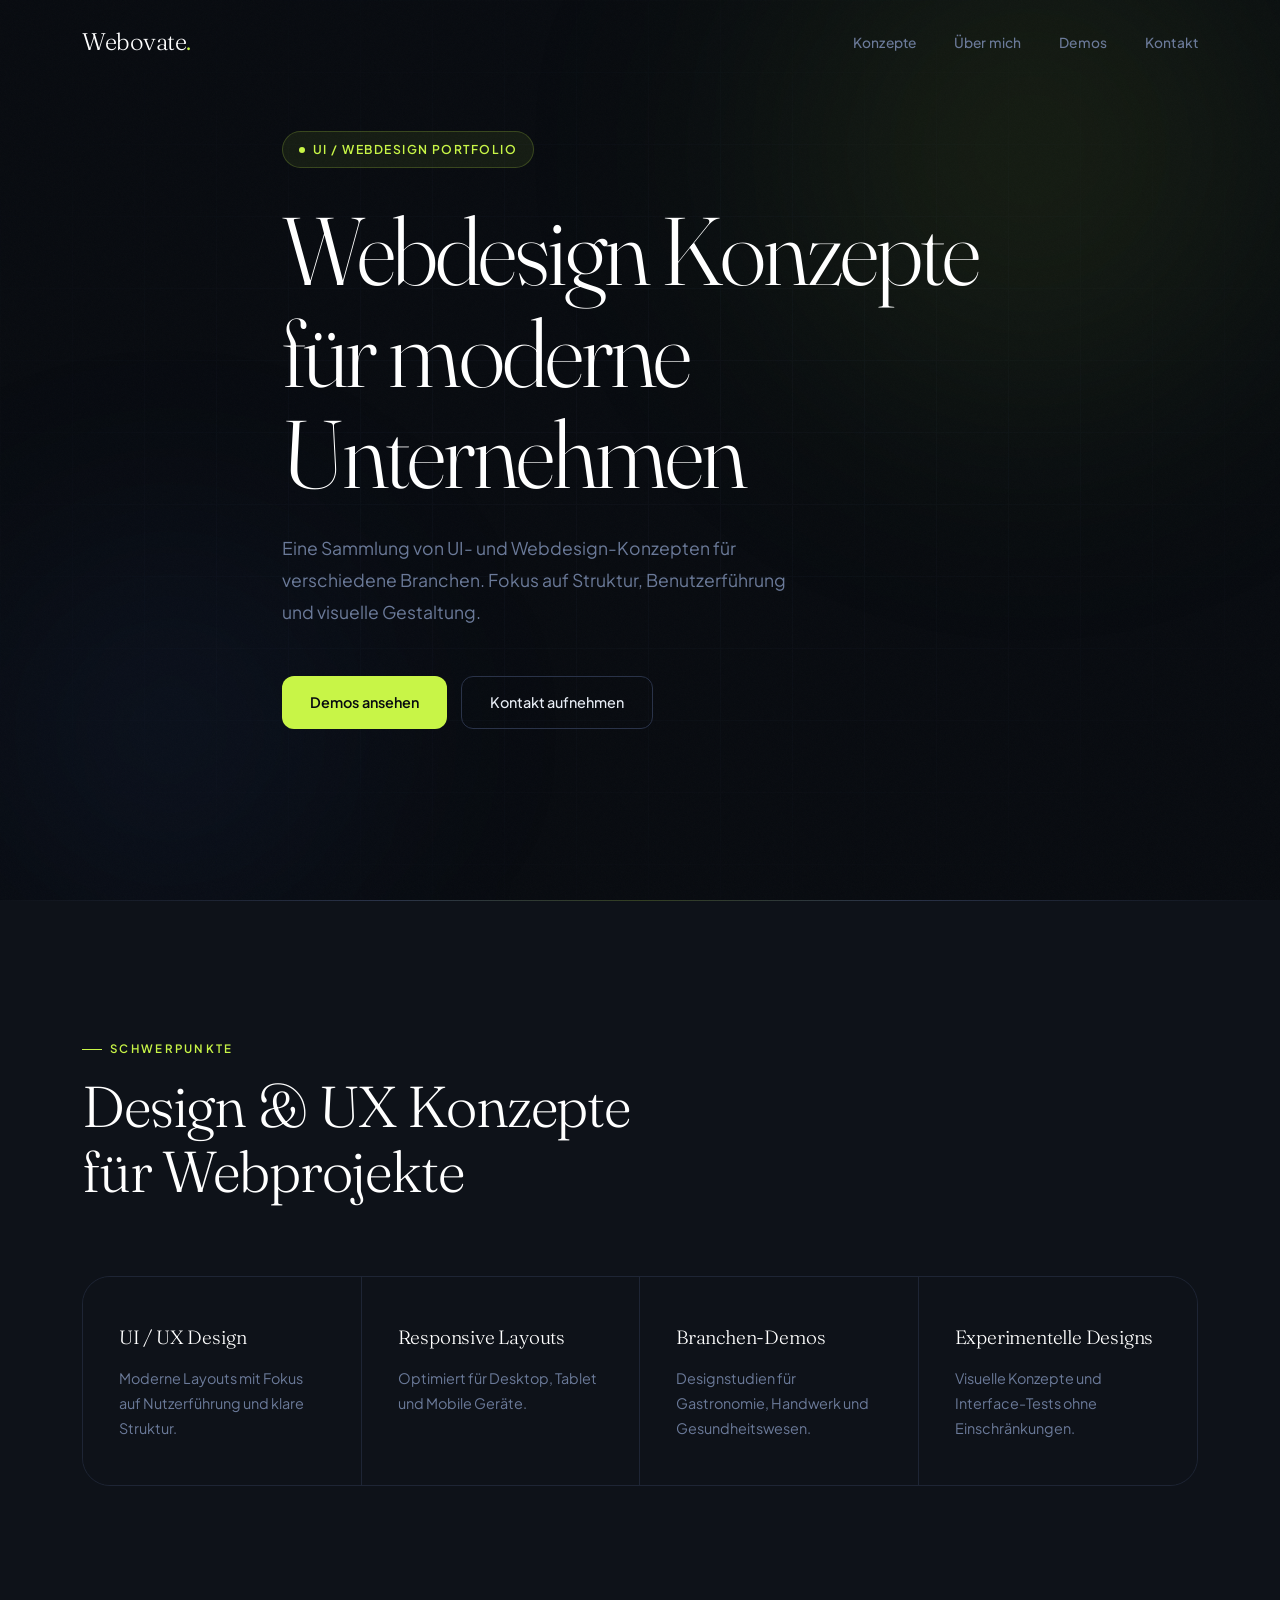
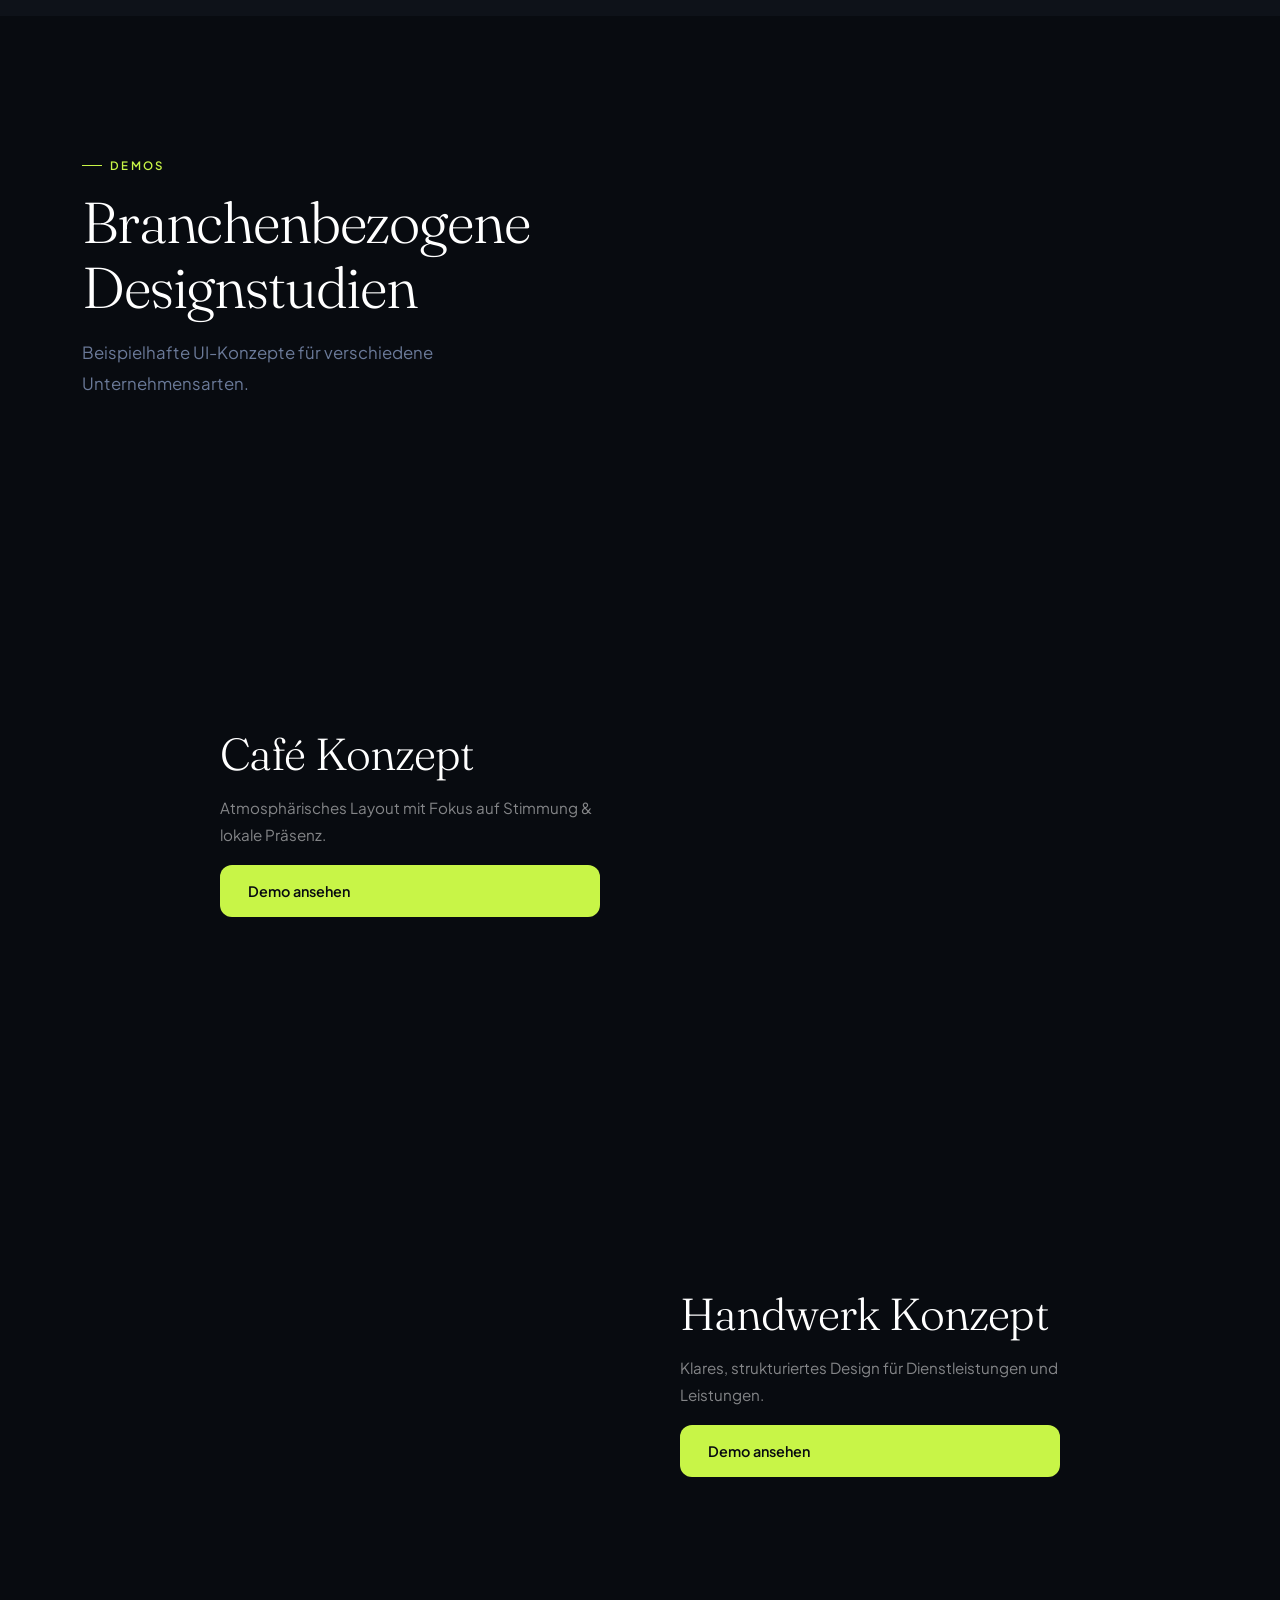
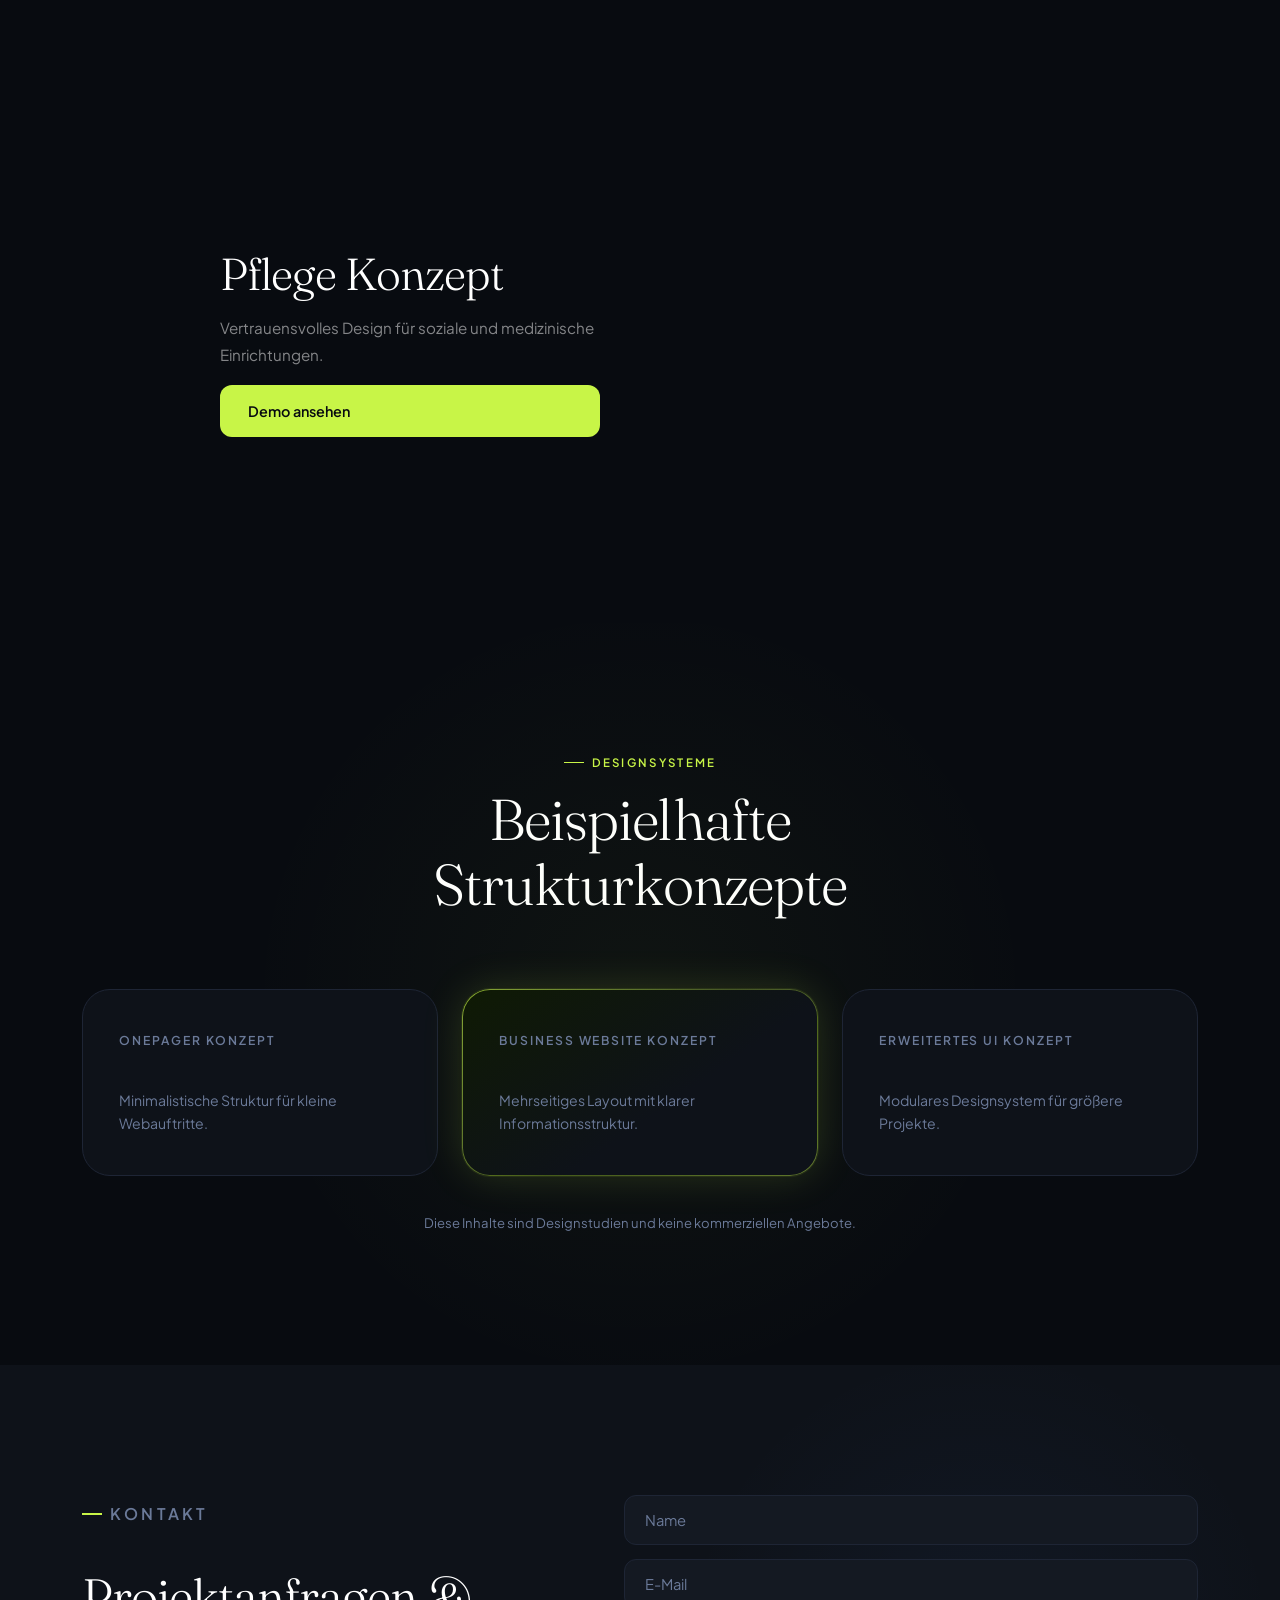
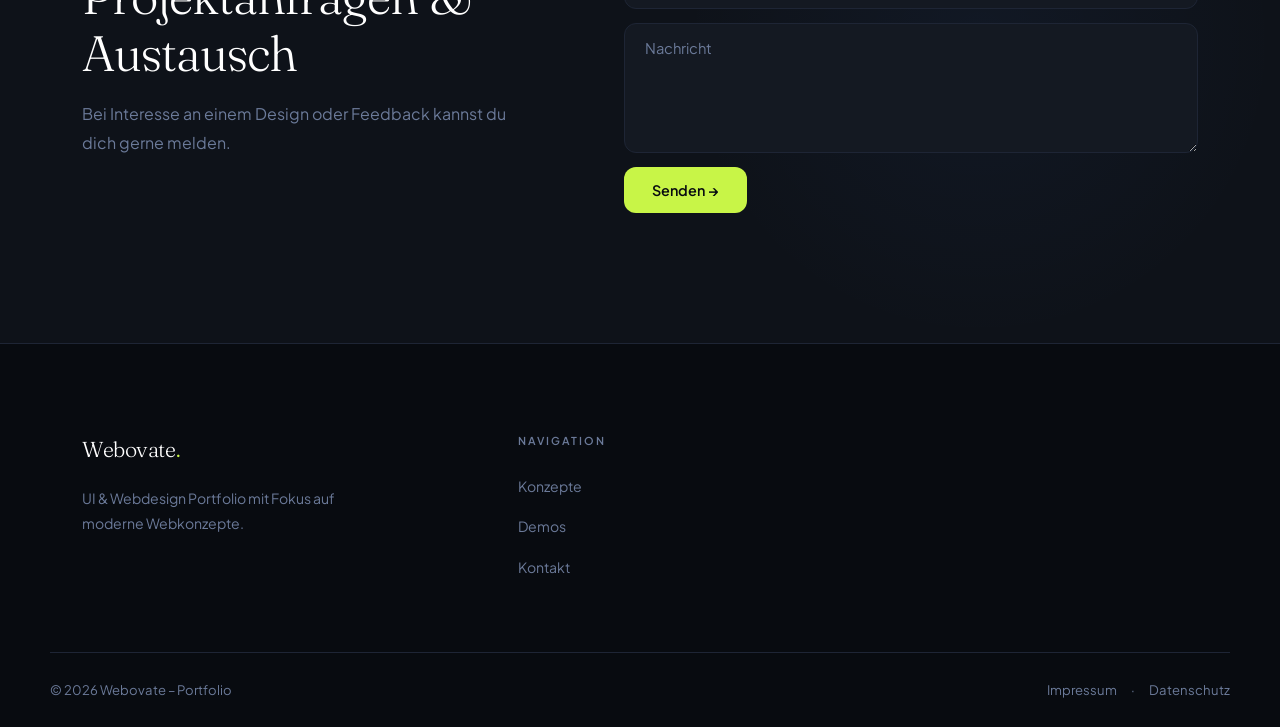
==== commit 6859f1d2: "Seite zum portfolio_ersatz geändert" ====
--- a/index.html
+++ b/index.html
@@ -4,7 +4,10 @@
 <head>
   <meta charset="UTF-8" />
   <meta name="viewport" content="width=device-width, initial-scale=1.0" />
-  <title>Webovate Solutions – Webseiten als Service</title>
+  <meta name="description" content="Webovate – UI & Webdesign Portfolio. Konzept- und Demo-Designs für moderne Webseiten.">
+
+  <title>Webdesign Portfolio & UI Konzepte | Webovate</title>
+
   <link rel="stylesheet" href="style.css" />
   <link rel="preconnect" href="https://fonts.googleapis.com">
   <link rel="preconnect" href="https://fonts.gstatic.com" crossorigin>
@@ -13,426 +16,225 @@
 
 <body>
 
-  <!-- HEADER -->
-  <header class="header" id="header">
-    <div class="container nav">
-      <a href="#" class="logo">Webovate<span class="logo-dot">.</span></a>
-      <nav class="nav-links">
-        <a href="#services">Leistungen</a>
-        <a href="#process">Ablauf</a>
-        <a href="#prototypes">Demos</a>
-        <a href="#pricing">Preise</a>
-        <a href="#contact" class="btn-nav">Erstgespräch →</a>
-      </nav>
-      <button class="nav-burger" id="burger" aria-label="Menü">
-        <span></span><span></span><span></span>
-      </button>
-    </div>
-  </header>
-
-  <!-- HERO -->
-  <section class="hero">
-    <div class="hero-orb hero-orb-1"></div>
-    <div class="hero-orb hero-orb-2"></div>
-    <div class="hero-noise"></div>
-    <div class="container hero-content">
-      <div class="hero-badge">✦ Webseiten als Service</div>
-      <h1>Deine Website.<br><em>Unser Job.</em></h1>
-      <p class="hero-sub">
-        Wir erstellen, hosten und pflegen professionelle Websites für kleine Unternehmen,
-        zum monatlichen Fixpreis. Kein Stress, keine Überraschungen.
-      </p>
-      <div class="hero-buttons">
-        <a href="#pricing" class="btn-primary">Pakete ansehen</a>
-        <a href="#contact" class="btn-ghost js-open-contact">Kostenloses Erstgespräch</a>
-      </div>
-      <div class="hero-stats">
-        <div class="stat">
-          <span class="stat-num">3</span>
-          <span class="stat-label">Demo-Designs</span>
-        </div>
-        <div class="stat-divider"></div>
-        <div class="stat">
-          <span class="stat-num">49€</span>
-          <span class="stat-label">ab / Monat</span>
-        </div>
-        <div class="stat-divider"></div>
-        <div class="stat">
-          <span class="stat-num">24h</span>
-          <span class="stat-label">Reaktionszeit</span>
-        </div>
-      </div>
-    </div>
-  </section>
-
-  <!-- SERVICES -->
-  <section id="services" class="section services-section reveal">
-    <div class="container">
-      <div class="section-header">
-        <p class="section-eyebrow">Warum Webovate?</p>
-        <h2>Alles aus einer Hand,<br>ohne Kopfschmerzen</h2>
-      </div>
-      <div class="services-grid stagger-parent">
-        <div class="service-card stagger-item">
-          <div class="service-icon">
-            <svg width="22" height="22" viewBox="0 0 24 24" fill="none" stroke="currentColor" stroke-width="1.5"><circle cx="12" cy="12" r="10"/><path d="M12 6v6l4 2"/></svg>
-          </div>
-          <h3>Keine Einmalkosten</h3>
-          <p>Professionelle Website ohne hohe Startinvestition. Du zahlst nur monatlich, fair und planbar.</p>
-        </div>
-        <div class="service-card stagger-item">
-          <div class="service-icon">
-            <svg width="22" height="22" viewBox="0 0 24 24" fill="none" stroke="currentColor" stroke-width="1.5"><rect x="3" y="3" width="18" height="18" rx="2"/><path d="M3 9h18M9 21V9"/></svg>
-          </div>
-          <h3>Fixer Monatspreis</h3>
-          <p>Hosting, Wartung und Support sind immer inklusive. Keine versteckten Kosten, nie.</p>
-        </div>
-        <div class="service-card stagger-item">
-          <div class="service-icon">
-            <svg width="22" height="22" viewBox="0 0 24 24" fill="none" stroke="currentColor" stroke-width="1.5"><path d="M11 4H4a2 2 0 0 0-2 2v14a2 2 0 0 0 2 2h14a2 2 0 0 0 2-2v-7"/><path d="M18.5 2.5a2.121 2.121 0 0 1 3 3L12 15l-4 1 1-4 9.5-9.5z"/></svg>
-          </div>
-          <h3>Änderungen inklusive</h3>
-          <p>Neue Öffnungszeiten, ein neues Bild, ein neuer Text? Schreib uns, wir kümmern uns.</p>
-        </div>
-        <div class="service-card stagger-item">
-          <div class="service-icon">
-            <svg width="22" height="22" viewBox="0 0 24 24" fill="none" stroke="currentColor" stroke-width="1.5"><polygon points="12 2 15.09 8.26 22 9.27 17 14.14 18.18 21.02 12 17.77 5.82 21.02 7 14.14 2 9.27 8.91 8.26 12 2"/></svg>
-          </div>
-          <h3>Moderne Designs</h3>
-          <p>Kein Template-Einheitsbrei. Jede Website wird individuell auf dein Unternehmen angepasst.</p>
-        </div>
-      </div>
-    </div>
-  </section>
-
-  <!-- PROCESS -->
-  <section id="process" class="section process-section reveal">
-    <div class="container">
-      <div class="section-header centered">
-        <p class="section-eyebrow">So einfach geht's</p>
-        <h2>In drei Schritten<br>zur fertigen Website</h2>
-      </div>
-      <div class="process-steps">
-        <div class="process-step">
-          <div class="step-number">01</div>
-          <div class="step-content">
-            <h3>Kostenloses Erstgespräch</h3>
-            <p>Wir lernen dein Unternehmen kennen, klären deine Wünsche und wählen gemeinsam das passende Paket.</p>
-          </div>
-        </div>
-        <div class="process-connector"></div>
-        <div class="process-step">
-          <div class="step-number">02</div>
-          <div class="step-content">
-            <h3>Wir bauen deine Website</h3>
-            <p>Innerhalb weniger Tage erstellen wir deine individuelle Website: Du gibst Feedback, wir setzen es um.</p>
-          </div>
-        </div>
-        <div class="process-connector"></div>
-        <div class="process-step">
-          <div class="step-number">03</div>
-          <div class="step-content">
-            <h3>Online & sorglos</h3>
-            <p>Deine Website geht live. Wir kümmern uns dauerhaft um Hosting, Updates und alle Änderungen.</p>
-          </div>
-        </div>
-      </div>
-    </div>
-  </section>
-
-  <!-- PROTOTYPES -->
-  <section id="prototypes" class="prototypes-section reveal">
-    <div class="container">
-      <div class="section-header">
-        <p class="section-eyebrow">Unsere Referenzen</p>
-        <h2>Designs für<br>jede Branche</h2>
-        <p class="section-desc">Wähle ein Design als Grundlage, wir passen Farben, Inhalte und Struktur komplett an dein Unternehmen an.</p>
-      </div>
-    </div>
-
-    <!-- Panel 1: Café -->
-    <div class="demo-scene demo-scene--cafe">
-      <div class="demo-scene-bg" data-parallax="0.38"></div>
-      <div class="container demo-scene-inner">
-        <div class="demo-scene-info">
-          <div class="demo-scene-tags"><span>Onepager</span><span>Menü</span><span>Lokal</span></div>
-          <p class="demo-scene-category">Café & Gastronomie</p>
-          <h3>Warm &amp; Editorial</h3>
-          <p>Fokus auf Atmosphäre, Öffnungszeiten und Standort. Perfekt für Cafés und lokale Shops.</p>
-          <div class="demo-scene-actions">
-            <a href="demos/cafe/cafe.html" target="_blank" rel="noopener" class="btn-primary">Live Demo →</a>
-            <a href="#contact" class="btn-scene-text js-open-contact" data-style="Café-Still">Diesen Stil wählen</a>
-          </div>
-        </div>
-        <div class="demo-scene-preview">
-          <div class="scene-mock scene-mock--cafe">
-            <div class="sm-bar"></div>
-            <div class="sm-hero sm-hero--warm"></div>
-            <div class="sm-content">
-              <div class="sm-line"></div>
-              <div class="sm-line sm-line--short"></div>
-              <div class="sm-btn sm-btn--terra"></div>
-              <div class="sm-grid">
-                <div class="sm-block"></div>
-                <div class="sm-block"></div>
-                <div class="sm-block"></div>
-              </div>
-            </div>
-          </div>
-        </div>
-      </div>
-    </div>
-
-    <!-- Panel 2: Handwerk -->
-    <div class="demo-scene demo-scene--handwerk demo-scene--flip">
-      <div class="demo-scene-bg" data-parallax="0.30"></div>
-      <div class="container demo-scene-inner">
-        <div class="demo-scene-preview">
-          <div class="scene-mock scene-mock--handwerk">
-            <div class="sm-bar sm-bar--dark"></div>
-            <div class="sm-hero sm-hero--navy"></div>
-            <div class="sm-content">
-              <div class="sm-line sm-line--light"></div>
-              <div class="sm-line sm-line--light sm-line--short"></div>
-              <div class="sm-btn sm-btn--orange"></div>
-              <div class="sm-cards">
-                <div class="sm-card"></div>
-                <div class="sm-card"></div>
-                <div class="sm-card"></div>
-              </div>
-            </div>
-          </div>
-        </div>
-        <div class="demo-scene-info">
-          <div class="demo-scene-tags demo-scene-tags--orange"><span>Mehrseitig</span><span>Leistungen</span><span>Kontakt</span></div>
-          <p class="demo-scene-category">Handwerk &amp; Gewerbe</p>
-          <h3>Klar &amp; Vertrauensvoll</h3>
-          <p>Übersichtliche Darstellung von Leistungen, Kontakt und Referenzen. Ideal für Handwerksbetriebe.</p>
-          <div class="demo-scene-actions">
-            <a href="demos/handwerker/handwerker.html" target="_blank" rel="noopener" class="btn-primary btn-primary--orange">Live Demo →</a>
-            <a href="#contact" class="btn-scene-text js-open-contact" data-style="Handwerk & Gewerbe-Still">Diesen Stil wählen</a>
-          </div>
-        </div>
-      </div>
-    </div>
-
-    <!-- Panel 3: Pflege -->
-    <div class="demo-scene demo-scene--pflege">
-      <div class="demo-scene-bg" data-parallax="0.42"></div>
-      <div class="container demo-scene-inner">
-        <div class="demo-scene-info">
-          <div class="demo-scene-tags demo-scene-tags--sage"><span>Mehrseitig</span><span>Vertrauen</span><span>Seriös</span></div>
-          <p class="demo-scene-category">Pflege &amp; Gesundheit</p>
-          <h3>Warm &amp; Professionell</h3>
-          <p>Einfühlsames Design für Pflegedienste und Gesundheitsdienstleister. Vertrauen auf den ersten Blick.</p>
-          <div class="demo-scene-actions">
-            <a href="demos/pflege/pflege.html" target="_blank" rel="noopener" class="btn-primary btn-primary--sage">Live Demo →</a>
-            <a href="#contact" class="btn-scene-text js-open-contact" data-style="Pflege & Gesundheit-Still">Diesen Stil wählen</a>
-          </div>
-        </div>
-        <div class="demo-scene-preview">
-          <div class="scene-mock scene-mock--pflege">
-            <div class="sm-bar"></div>
-            <div class="sm-hero sm-hero--sage"></div>
-            <div class="sm-content">
-              <div class="sm-line"></div>
-              <div class="sm-line sm-line--short"></div>
-              <div class="sm-btn sm-btn--sage"></div>
-              <div class="sm-grid">
-                <div class="sm-block sm-block--sage"></div>
-                <div class="sm-block sm-block--sage"></div>
-                <div class="sm-block sm-block--sage"></div>
-              </div>
-            </div>
-          </div>
-        </div>
-      </div>
-    </div>
-  </section>
-
-  <!-- PRICING -->
-  <section id="pricing" class="section pricing-section reveal">
-    <div class="container">
-      <div class="section-header centered">
-        <p class="section-eyebrow">Transparente Preise</p>
-        <h2>Ein Paket für<br>jeden Bedarf</h2>
-      </div>
-      <div class="pricing-grid">
-        <div class="price-card">
-          <div class="price-card-top">
-            <p class="price-name">Starter</p>
-            <div class="price-amount">
-              <span class="price-currency">€</span>
-              <span class="price-num">49</span>
-              <span class="price-period">/ Monat</span>
-            </div>
-            <p class="price-desc">Ideal für Einzelunternehmer und Einsteiger.</p>
-          </div>
-          <ul class="price-features">
-            <li><span class="check">✓</span> Onepager (1 Seite)</li>
-            <li><span class="check">✓</span> Hosting & Wartung</li>
-            <li><span class="check">✓</span> SSL-Zertifikat</li>
-            <li><span class="check">✓</span> 1 Änderung / Monat</li>
-            <li><span class="check">✓</span> Kontaktformular</li>
-            <li class="muted"><span>–</span> Mehrere Unterseiten</li>
-            <li class="muted"><span>–</span> Priorisierter Support</li>
-          </ul>
-          <a href="#contact" class="btn-outline js-open-contact">Jetzt starten</a>
-        </div>
-        <div class="price-card featured">
-          <div class="price-badge">Beliebteste Wahl</div>
-          <div class="price-card-top">
-            <p class="price-name">Business</p>
-            <div class="price-amount">
-              <span class="price-currency">€</span>
-              <span class="price-num">89</span>
-              <span class="price-period">/ Monat</span>
-            </div>
-            <p class="price-desc">Für wachsende Unternehmen mit mehr Bedarf.</p>
-          </div>
-          <ul class="price-features">
-            <li><span class="check">✓</span> Bis zu 5 Unterseiten</li>
-            <li><span class="check">✓</span> Hosting & Wartung</li>
-            <li><span class="check">✓</span> SSL-Zertifikat</li>
-            <li><span class="check">✓</span> 3 Änderungen / Monat</li>
-            <li><span class="check">✓</span> Kontaktformular</li>
-            <li><span class="check">✓</span> Google Maps Integration</li>
-            <li class="muted"><span>–</span> Priorisierter Support</li>
-          </ul>
-          <a href="#contact" class="btn-primary js-open-contact">Jetzt starten</a>
-        </div>
-        <div class="price-card">
-          <div class="price-card-top">
-            <p class="price-name">Premium</p>
-            <div class="price-amount">
-              <span class="price-currency">€</span>
-              <span class="price-num">149</span>
-              <span class="price-period">/ Monat</span>
-            </div>
-            <p class="price-desc">Für Unternehmen, die das Maximum wollen.</p>
-          </div>
-          <ul class="price-features">
-            <li><span class="check">✓</span> Individuelle Branchenlösung</li>
-            <li><span class="check">✓</span> Hosting & Wartung</li>
-            <li><span class="check">✓</span> SSL-Zertifikat</li>
-            <li><span class="check">✓</span> 5 Änderungen / Monat</li>
-            <li><span class="check">✓</span> Kontaktformular</li>
-            <li><span class="check">✓</span> Google Maps Integration</li>
-            <li><span class="check">✓</span> Priorisierter Support</li>
-          </ul>
-          <a href="#contact" class="btn-outline js-open-contact">Jetzt starten</a>
-        </div>
-      </div>
-      <p class="pricing-note">Alle Preise zzgl. MwSt. · Monatlich kündbar · Keine Einrichtungsgebühr</p>
-    </div>
-  </section>
-
-  <!-- CONTACT -->
-  <section id="contact" class="section contact-section reveal">
-    <div class="container contact-grid">
-      <div class="contact-text">
-        <p class="section-eyebrow">Kontakt</p>
-        <h2>Lass uns reden,<br>kostenlos &amp; unverbindlich</h2>
-        <p>Schreib uns kurz, was du brauchst. Wir melden uns innerhalb von 24 Stunden und beraten dich gerne.</p>
-        <div class="contact-details">
-          <a href="mailto:hello@webovate.de" class="contact-detail">
-            <span class="detail-icon">✉</span> hello@webovate.de
-          </a>
-        </div>
-      </div>
-      <form action="https://formspree.io/f/xeeoowbk" method="POST" class="contact-form">
-        <div class="form-row">
-          <input type="text" name="name" placeholder="Dein Name" required />
-          <input type="email" name="email" placeholder="E-Mail-Adresse" required />
-        </div>
-        <input type="text" name="company" placeholder="Unternehmen (optional)" />
-        <textarea name="message" placeholder="Was brauchst du? Kurz beschreiben..." rows="5" required></textarea>
-        <input type="hidden" name="_subject" value="Neue Anfrage über Webovate" />
-        <button type="submit" class="btn-primary">Nachricht senden →</button>
-      </form>
-    </div>
-  </section>
-
-  <!-- FOOTER -->
-  <footer class="footer">
-    <div class="container footer-grid">
-      <div class="footer-brand">
-        <a href="#" class="logo footer-logo-text">Webovate<span class="logo-dot">.</span></a>
-        <p>Webseiten als Service für kleine Unternehmen: modern, planbar und ohne Stress.</p>
-      </div>
-      <div class="footer-col">
-        <p class="footer-title">Navigation</p>
-        <ul class="footer-links">
-          <li><a href="#services">Leistungen</a></li>
-          <li><a href="#process">Ablauf</a></li>
-          <li><a href="#prototypes">Demos</a></li>
-          <li><a href="#pricing">Preise</a></li>
-        </ul>
-      </div>
-      <div class="footer-col">
-        <p class="footer-title">Demos</p>
-        <ul class="footer-links">
-          <li><a href="demos/cafe/cafe.html" target="_blank" rel="noopener">Café</a></li>
-          <li><a href="demos/handwerker/handwerker.html" target="_blank" rel="noopener">Handwerker</a></li>
-          <li><a href="demos/pflege/pflege.html" target="_blank" rel="noopener">Pflegedienst</a></li>
-        </ul>
-      </div>
-      <div class="footer-col">
-        <p class="footer-title">Kontakt</p>
-        <ul class="footer-links">
-          <li><a href="mailto:hello@webovate.de">hello@webovate.de</a></li>
-        </ul>
-      </div>
-    </div>
-    <div class="container footer-bottom">
-      <p>© 2026 Webovate Solutions</p>
-      <div class="footer-legal">
-        <a href="impressum.html">Impressum</a>
-        <span>·</span>
-        <a href="datenschutz.html">Datenschutz</a>
-      </div>
-    </div>
-  </footer>
-
-  <!-- MODAL -->
-  <div class="modal" id="contactModal" aria-hidden="true">
-    <div class="modal-overlay js-close-contact"></div>
-    <div class="modal-dialog" role="dialog" aria-modal="true">
-      <button class="modal-close js-close-contact" aria-label="Schließen">×</button>
-      <h2>Kostenloses Erstgespräch</h2>
-      <p class="modal-sub">Schreib uns kurz, was du brauchst. Wir melden uns zeitnah.</p>
-      <form action="https://formspree.io/f/xeeoowbk" method="POST" class="modal-form">
-        <input type="text" name="name" placeholder="Name" required />
-        <input type="email" name="email" placeholder="E-Mail" required />
-        <textarea name="message" placeholder="Kurz beschreiben, was du brauchst" rows="4" required></textarea>
-        <input type="hidden" name="_subject" value="Neue Anfrage über Webovate" />
-        <button type="submit" class="btn-primary">Absenden →</button>
-      </form>
-    </div>
-  </div>
+<!-- HEADER -->
+<header class="header" id="header">
+  <div class="container nav">
+    <a href="#" class="logo">Webovate<span class="logo-dot">.</span></a>
+
+    <nav class="nav-links">
+      <a href="#services">Konzepte</a>
+      <a href="team.html">Über mich</a>
+      <a href="#prototypes">Demos</a>
+      <a href="#contact">Kontakt</a>
+    </nav>
+
+    <button class="nav-burger" id="burger" aria-label="Menü">
+      <span></span><span></span><span></span>
+    </button>
+  </div>
+</header>
+
+<!-- HERO -->
+<section class="hero">
+  <div class="hero-orb hero-orb-1"></div>
+  <div class="hero-orb hero-orb-2"></div>
+  <div class="hero-noise"></div>
+
+  <div class="container hero-content">
+    <div class="hero-badge">UI / Webdesign Portfolio</div>
+
+    <h1>Webdesign Konzepte für moderne Unternehmen</h1>
+
+    <p class="hero-sub">
+      Eine Sammlung von UI- und Webdesign-Konzepten für verschiedene Branchen.
+      Fokus auf Struktur, Benutzerführung und visuelle Gestaltung.
+    </p>
+
+    <div class="hero-buttons">
+      <a href="#prototypes" class="btn-primary">Demos ansehen</a>
+      <a href="#contact" class="btn-ghost">Kontakt aufnehmen</a>
+    </div>
+  </div>
+</section>
+
+<!-- SERVICES -->
+<section id="services" class="section services-section reveal">
+  <div class="container">
+
+    <div class="section-header">
+      <p class="section-eyebrow">Schwerpunkte</p>
+      <h2>Design & UX Konzepte<br>für Webprojekte</h2>
+    </div>
+
+    <div class="services-grid stagger-parent">
+
+      <div class="service-card stagger-item">
+        <h3>UI / UX Design</h3>
+        <p>Moderne Layouts mit Fokus auf Nutzerführung und klare Struktur.</p>
+      </div>
+
+      <div class="service-card stagger-item">
+        <h3>Responsive Layouts</h3>
+        <p>Optimiert für Desktop, Tablet und Mobile Geräte.</p>
+      </div>
+
+      <div class="service-card stagger-item">
+        <h3>Branchen-Demos</h3>
+        <p>Designstudien für Gastronomie, Handwerk und Gesundheitswesen.</p>
+      </div>
+
+      <div class="service-card stagger-item">
+        <h3>Experimentelle Designs</h3>
+        <p>Visuelle Konzepte und Interface-Tests ohne Einschränkungen.</p>
+      </div>
+
+    </div>
+  </div>
+</section>
+
+<!-- PROTOTYPES -->
+<section id="prototypes" class="prototypes-section reveal">
+  <div class="container">
+
+    <div class="section-header">
+      <p class="section-eyebrow">Demos</p>
+      <h2>Branchenbezogene<br>Designstudien</h2>
+      <p class="section-desc">Beispielhafte UI-Konzepte für verschiedene Unternehmensarten.</p>
+    </div>
+
+  </div>
+
+  <!-- Café -->
+  <div class="demo-scene demo-scene--cafe">
+    <div class="container demo-scene-inner">
+      <div class="demo-scene-info">
+        <h3>Café Konzept</h3>
+        <p>Atmosphärisches Layout mit Fokus auf Stimmung & lokale Präsenz.</p>
+        <a href="demos/cafe/cafe.html" target="_blank" class="btn-primary">Demo ansehen</a>
+      </div>
+    </div>
+  </div>
+
+  <!-- Handwerk -->
+  <div class="demo-scene demo-scene--handwerk demo-scene--flip">
+    <div class="container demo-scene-inner">
+      <div class="demo-scene-info">
+        <h3>Handwerk Konzept</h3>
+        <p>Klares, strukturiertes Design für Dienstleistungen und Leistungen.</p>
+        <a href="demos/handwerker/handwerker.html" target="_blank" class="btn-primary">Demo ansehen</a>
+      </div>
+    </div>
+  </div>
+
+  <!-- Pflege -->
+  <div class="demo-scene demo-scene--pflege">
+    <div class="container demo-scene-inner">
+      <div class="demo-scene-info">
+        <h3>Pflege Konzept</h3>
+        <p>Vertrauensvolles Design für soziale und medizinische Einrichtungen.</p>
+        <a href="demos/pflege/pflege.html" target="_blank" class="btn-primary">Demo ansehen</a>
+      </div>
+    </div>
+  </div>
+
+</section>
+
+<!-- DESIGN KONZEPTE (statt Preise) -->
+<section class="section pricing-section reveal">
+  <div class="container">
+
+    <div class="section-header centered">
+      <p class="section-eyebrow">Designsysteme</p>
+      <h2>Beispielhafte<br>Strukturkonzepte</h2>
+    </div>
+
+    <div class="pricing-grid">
+
+      <div class="price-card">
+        <p class="price-name">Onepager Konzept</p>
+        <p class="price-desc">Minimalistische Struktur für kleine Webauftritte.</p>
+      </div>
+
+      <div class="price-card featured">
+        <p class="price-name">Business Website Konzept</p>
+        <p class="price-desc">Mehrseitiges Layout mit klarer Informationsstruktur.</p>
+      </div>
+
+      <div class="price-card">
+        <p class="price-name">Erweitertes UI Konzept</p>
+        <p class="price-desc">Modulares Designsystem für größere Projekte.</p>
+      </div>
+
+    </div>
+
+    <p class="pricing-note">Diese Inhalte sind Designstudien und keine kommerziellen Angebote.</p>
+  </div>
+</section>
+
+<!-- CONTACT -->
+<section id="contact" class="section contact-section reveal">
+  <div class="container contact-grid">
+
+    <div class="contact-text">
+      <p class="section-eyebrow">Kontakt</p>
+      <h2>Projektanfragen & Austausch</h2>
+      <p>Bei Interesse an einem Design oder Feedback kannst du dich gerne melden.</p>
+    </div>
+
+    <form action="https://formspree.io/f/xeeoowbk" method="POST" class="contact-form">
+      <input type="text" name="name" placeholder="Name" required />
+      <input type="email" name="email" placeholder="E-Mail" required />
+      <textarea name="message" placeholder="Nachricht" rows="5" required></textarea>
+
+      <input type="hidden" name="_subject" value="Kontakt über Webovate Portfolio" />
+      <input type="hidden" name="_next" value="danke.html" />
+
+      <button type="submit" class="btn-primary">Senden →</button>
+    </form>
+  </div>
+</section>
+
+<!-- FOOTER -->
+<footer class="footer">
+  <div class="container footer-grid">
+
+    <div class="footer-brand">
+      <a href="#" class="logo footer-logo-text">Webovate<span class="logo-dot">.</span></a>
+      <p>UI & Webdesign Portfolio mit Fokus auf moderne Webkonzepte.</p>
+    </div>
+
+    <div class="footer-col">
+      <p class="footer-title">Navigation</p>
+      <ul class="footer-links">
+        <li><a href="#services">Konzepte</a></li>
+        <li><a href="#prototypes">Demos</a></li>
+        <li><a href="#contact">Kontakt</a></li>
+      </ul>
+    </div>
+
+  </div>
+
+  <div class="container footer-bottom">
+    <p>© 2026 Webovate – Portfolio</p>
+
+    <div class="footer-legal">
+      <a href="impressum.html">Impressum</a>
+      <span>·</span>
+      <a href="datenschutz.html">Datenschutz</a>
+    </div>
+  </div>
+</footer>
 
 <script>
 document.addEventListener("DOMContentLoaded", () => {
 
-  /* =========================================
-     HEADER SCROLL EFFECT
-  ========================================= */
   const header = document.querySelector(".header");
 
   window.addEventListener("scroll", () => {
     if (!header) return;
-
-    if (window.scrollY > 20) {
-      header.classList.add("scrolled");
-    } else {
-      header.classList.remove("scrolled");
-    }
+    header.classList.toggle("scrolled", window.scrollY > 20);
   });
 
-
-  /* =========================================
-     MOBILE NAVIGATION
-  ========================================= */
   const burger = document.querySelector(".nav-burger");
   const navLinks = document.querySelector(".nav-links");
 
@@ -442,10 +244,6 @@
     });
   }
 
-
-  /* =========================================
-     SCROLL REVEAL
-  ========================================= */
   const revealElements = document.querySelectorAll(".reveal, .stagger-item");
 
   const revealOnScroll = () => {
@@ -454,7 +252,7 @@
     revealElements.forEach((el, index) => {
       const rect = el.getBoundingClientRect();
 
-      if (rect.top < triggerBottom) {
+      if (!el.classList.contains("revealed") && rect.top < triggerBottom) {
         setTimeout(() => {
           el.classList.add("revealed");
         }, index * 80);
@@ -465,50 +263,6 @@
   window.addEventListener("scroll", revealOnScroll);
   revealOnScroll();
 
-
-  /* =========================================
-     MODAL + STYLE TRANSFER
-  ========================================= */
-  const modal = document.querySelector(".modal");
-  const openButtons = document.querySelectorAll(".open-modal, .js-open-contact");
-  const closeButtons = document.querySelectorAll(".modal-close, .modal-overlay");
-  const textarea = modal ? modal.querySelector("textarea") : null;
-
-  openButtons.forEach(btn => {
-    btn.addEventListener("click", (e) => {
-
-      // verhindert Scroll zu #contact
-      e.preventDefault();
-
-      // Modal öffnen
-      if (modal) modal.classList.add("open");
-
-      // Stil übernehmen
-      const style = btn.getAttribute("data-style");
-
-      if (style && textarea) {
-        textarea.value = `Ich interessiere mich für den ${style}.`;
-      }
-    });
-  });
-
-
-  closeButtons.forEach(btn => {
-    btn.addEventListener("click", () => {
-      if (modal) modal.classList.remove("open");
-    });
-  });
-
-
-  /* =========================================
-     ESC SCHLIESST MODAL
-  ========================================= */
-  document.addEventListener("keydown", (e) => {
-    if (e.key === "Escape" && modal) {
-      modal.classList.remove("open");
-    }
-  });
-
 });
 </script>
 
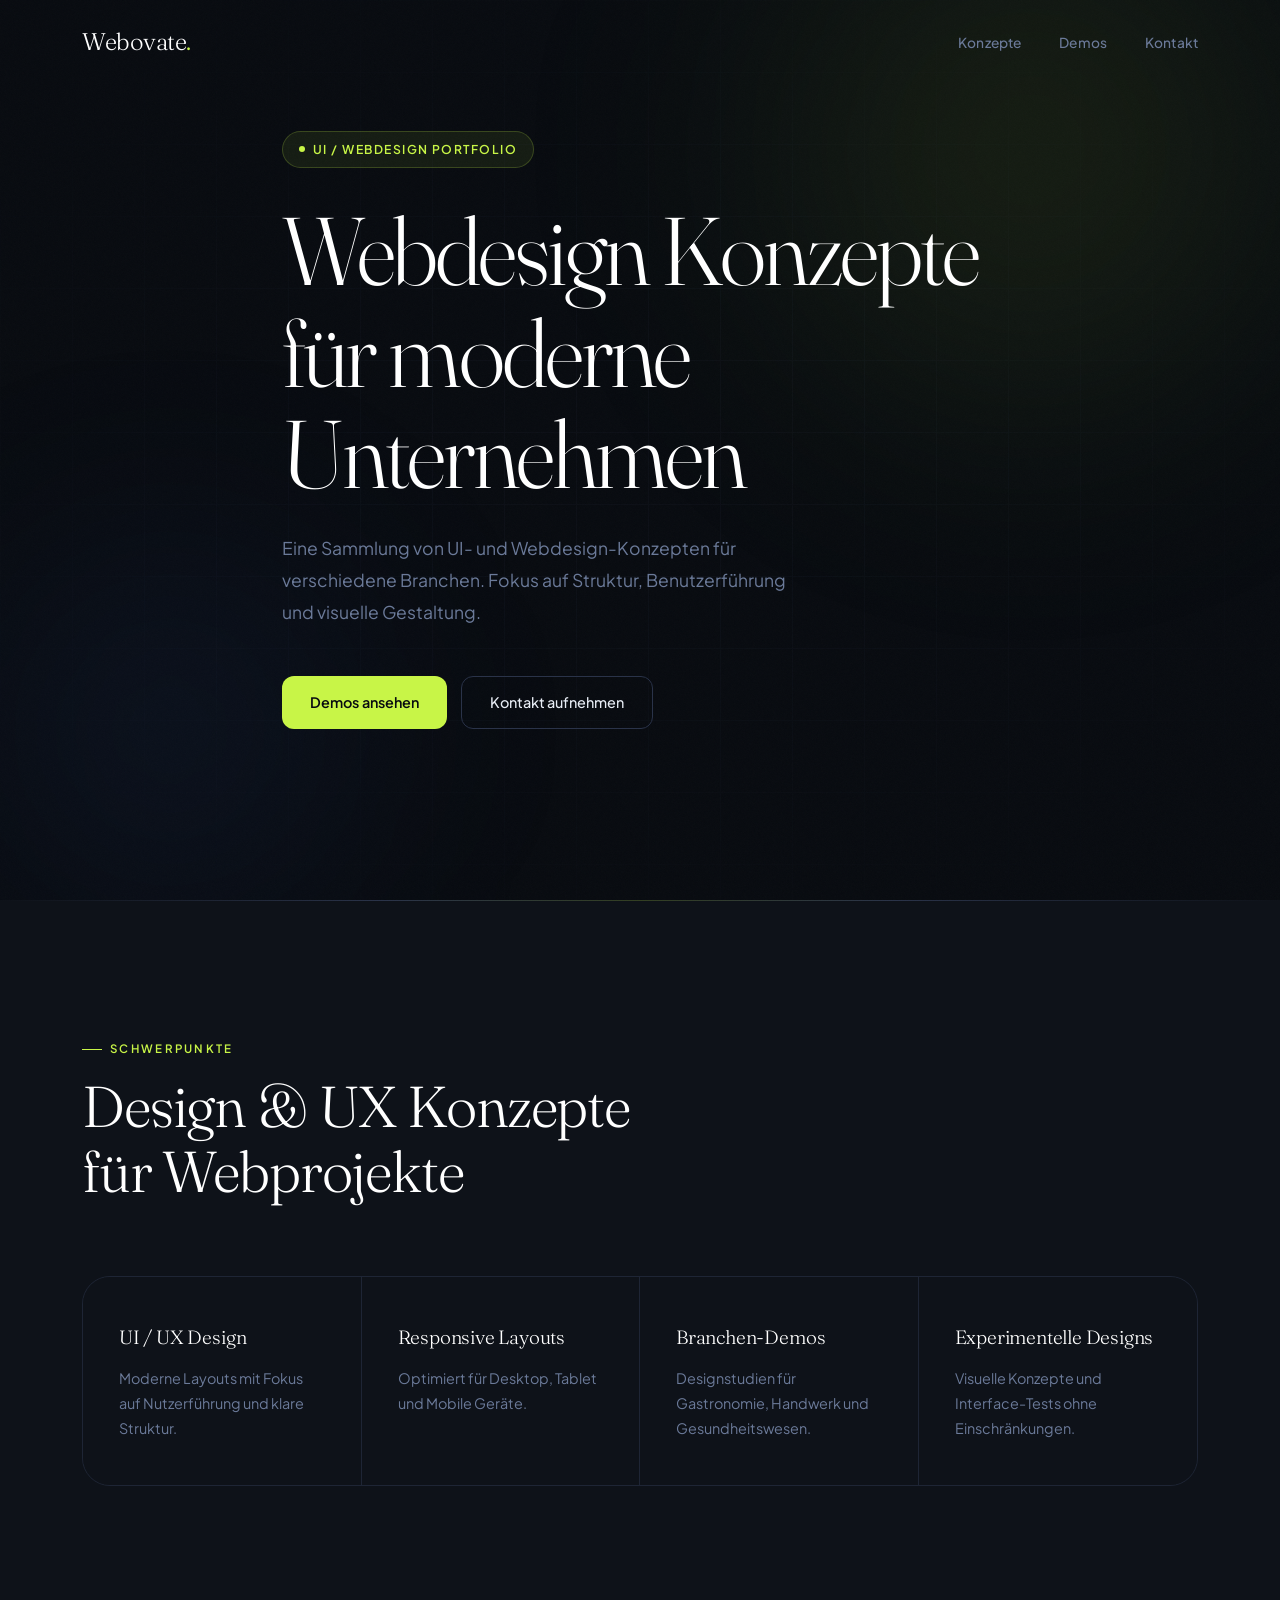
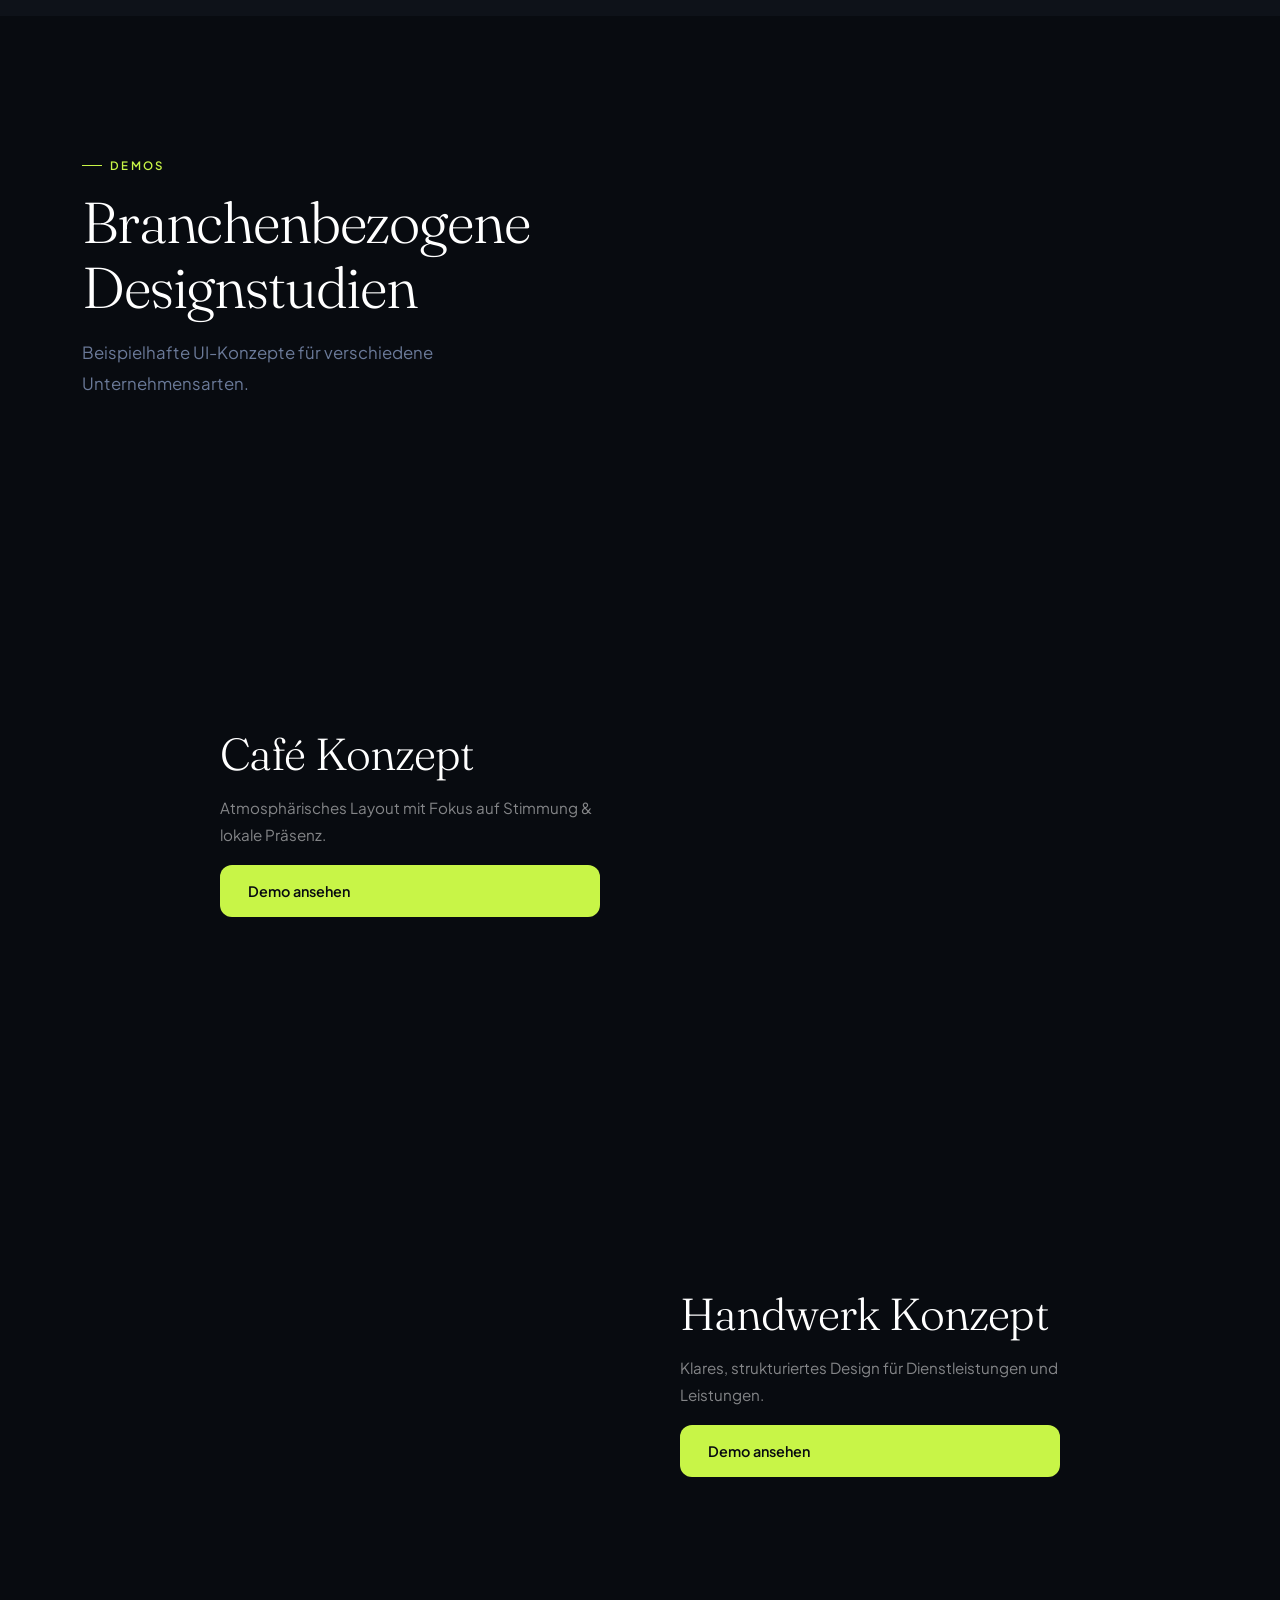
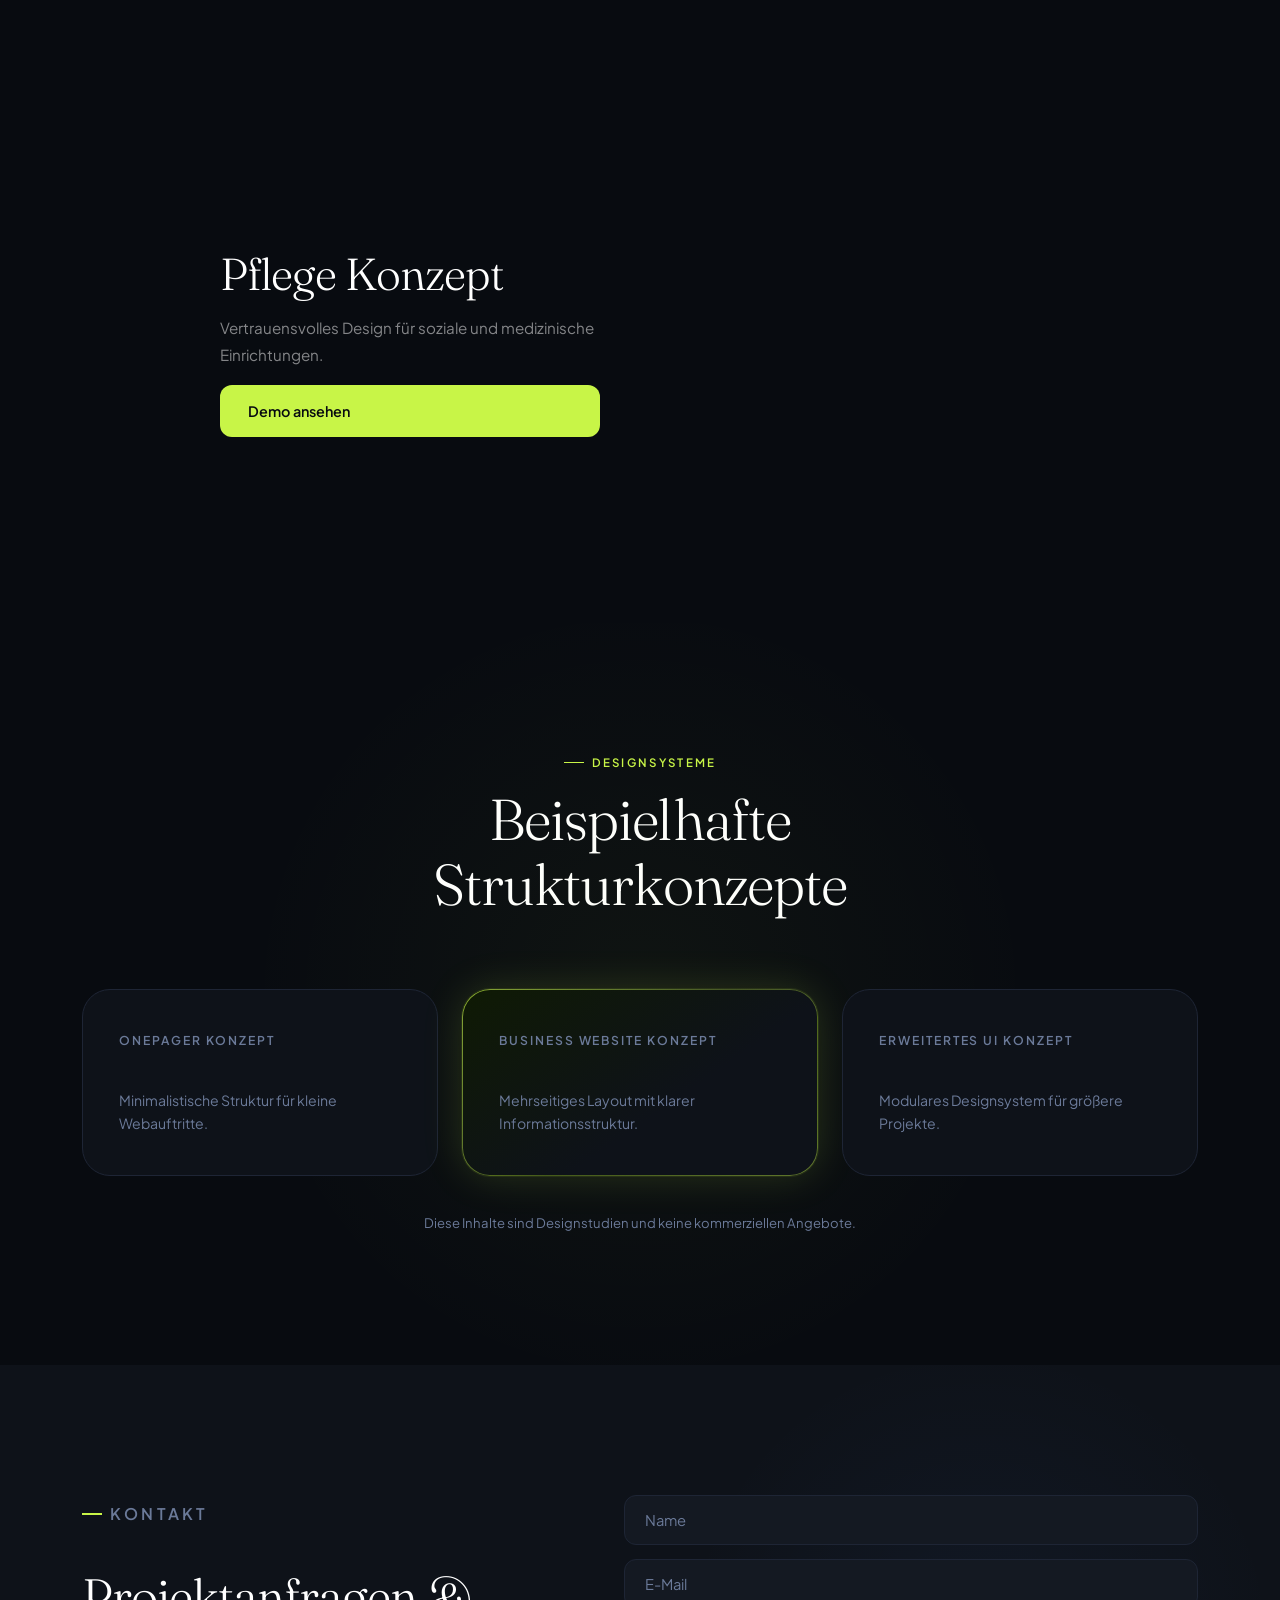
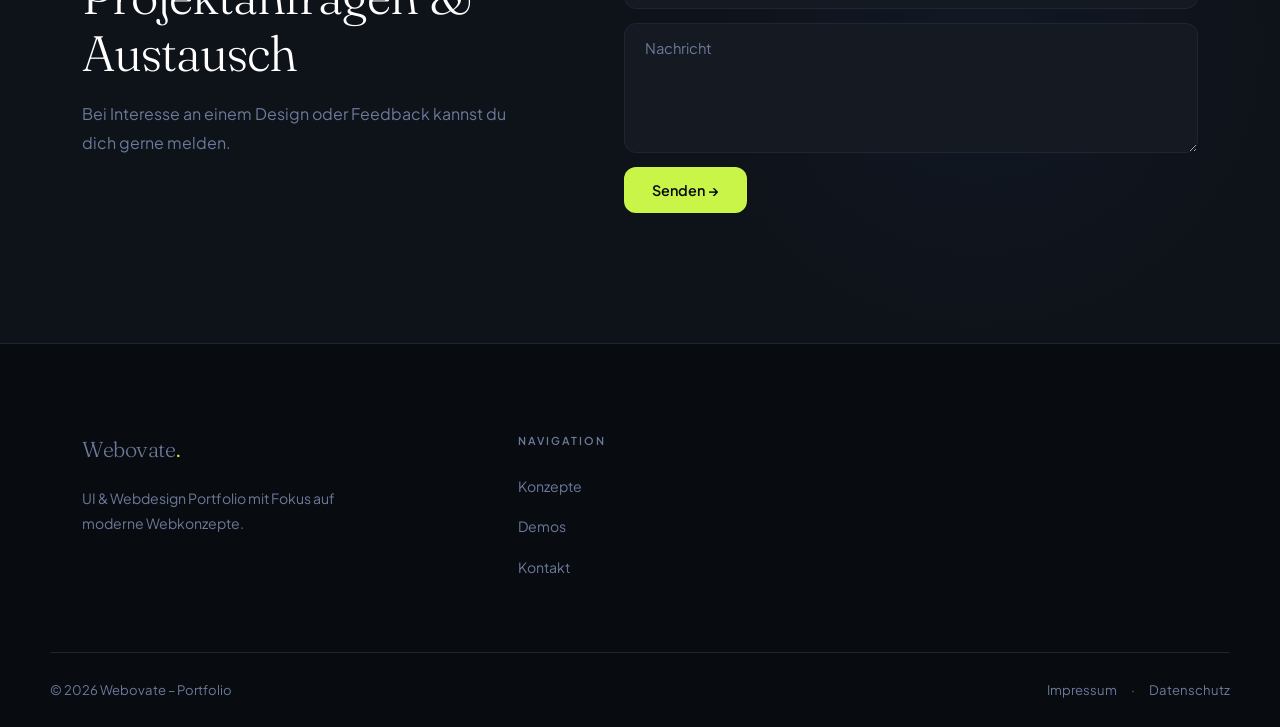
==== commit 79705f64: "." ====
--- a/index.html
+++ b/index.html
@@ -23,7 +23,7 @@
 
     <nav class="nav-links">
       <a href="#services">Konzepte</a>
-      <a href="team.html">Über mich</a>
+     <!-- <a href="team.html">Über mich</a> -->
       <a href="#prototypes">Demos</a>
       <a href="#contact">Kontakt</a>
     </nav>
@@ -263,6 +263,16 @@
   window.addEventListener("scroll", revealOnScroll);
   revealOnScroll();
 
+  const contactForm = document.querySelector(".contact-form");
+  if (contactForm) {
+    contactForm.addEventListener("submit", async (e) => {
+      e.preventDefault();
+      const data = new FormData(contactForm);
+      await fetch(contactForm.action, { method: "POST", body: data, headers: { Accept: "application/json" } });
+      window.location.href = "danke.html";
+    });
+  }
+
 });
 </script>
 
--- a/style.css
+++ b/style.css
@@ -1583,6 +1583,16 @@
   gap: 14px;
 }
 
+.footer a {
+  color: var(--clr-text-muted);
+  text-decoration: none;
+  transition: color var(--transition);
+}
+
+.footer a:hover {
+  color: var(--clr-white);
+}
+
 .footer-legal a {
   color: var(--clr-text-muted);
   text-decoration: none;
@@ -1723,9 +1733,195 @@
   justify-content: center;
 }
 
+/* Style Picker */
+.style-picker-dialog {
+  max-width: 680px;
+}
+
+.style-picker-grid {
+  display: grid;
+  grid-template-columns: repeat(3, 1fr);
+  gap: 16px;
+  margin-top: 8px;
+}
+
+.style-option {
+  background: var(--clr-dark-3);
+  border: 1.5px solid var(--clr-dark-4);
+  border-radius: 12px;
+  padding: 0;
+  cursor: pointer;
+  text-align: left;
+  transition: border-color 0.2s, transform 0.2s, box-shadow 0.2s;
+  overflow: hidden;
+}
+
+.style-option:hover {
+  border-color: var(--clr-lime);
+  transform: translateY(-3px);
+  box-shadow: 0 8px 24px rgba(0,0,0,0.3);
+}
+
+.style-option-preview {
+  width: 100%;
+  height: 110px;
+}
+
+.style-preview--cafe {
+  background: linear-gradient(135deg, #c8894a 0%, #8b5a2b 100%);
+}
+
+.style-preview--handwerk {
+  background: linear-gradient(135deg, #1b2a4a 0%, #e8642c 100%);
+}
+
+.style-preview--pflege {
+  background: linear-gradient(135deg, #7aab8a 0%, #3d6b50 100%);
+}
+
+.style-option-info {
+  padding: 12px 14px;
+}
+
+.style-option-info strong {
+  display: block;
+  font-size: 0.85rem;
+  font-weight: 600;
+  color: var(--clr-white);
+  margin-bottom: 2px;
+}
+
+.style-option-info span {
+  font-size: 0.78rem;
+  color: var(--clr-text-muted);
+}
+
+@media (max-width: 540px) {
+  .style-picker-grid {
+    grid-template-columns: 1fr;
+  }
+}
+
 
 /* ================================================
-   16. RESPONSIVE
+   16. LEGAL PAGES (Impressum / Datenschutz)
+   ================================================ */
+
+.legal-section {
+  padding-top: 140px;
+  padding-bottom: 100px;
+}
+
+.legal-section h1 {
+  font-family: var(--font-display);
+  font-size: clamp(2rem, 4vw, 3rem);
+  font-weight: 300;
+  color: var(--clr-white);
+  letter-spacing: -0.02em;
+  line-height: 1.15;
+  margin-bottom: 8px;
+}
+
+.legal-section h2 {
+  font-family: var(--font-body);
+  font-size: 1.05rem;
+  font-weight: 600;
+  color: var(--clr-white);
+  letter-spacing: 0;
+  line-height: 1.4;
+  margin-top: 40px;
+  margin-bottom: 12px;
+}
+
+.legal-section p {
+  font-size: 0.95rem;
+  color: var(--clr-text-muted);
+  line-height: 1.85;
+  margin-bottom: 14px;
+}
+
+.legal-section ul {
+  list-style: disc;
+  padding-left: 24px;
+  margin-bottom: 14px;
+}
+
+.legal-section ul li {
+  font-size: 0.95rem;
+  color: var(--clr-text-muted);
+  line-height: 1.85;
+  margin-bottom: 6px;
+}
+
+.legal-section a {
+  color: var(--clr-accent);
+  text-decoration: none;
+  border-bottom: 1px solid rgba(200, 245, 71, 0.3);
+  transition: border-color var(--transition), color var(--transition);
+}
+
+.legal-section a:hover {
+  color: var(--clr-white);
+  border-bottom-color: var(--clr-white);
+}
+
+.legal-section strong {
+  color: var(--clr-text);
+  font-weight: 600;
+}
+
+.legal-section .btn-primary {
+  color: var(--clr-dark);
+  border-bottom: none;
+  text-decoration: none;
+}
+
+.legal-section .btn-primary:hover {
+  color: var(--clr-dark);
+  border-bottom: none;
+}
+
+.legal-section > .container > p:first-of-type {
+  color: var(--clr-text-muted);
+  font-size: 0.85rem;
+  margin-bottom: 40px;
+}
+
+/* Nav btn-small */
+nav .btn-small {
+  display: inline-flex;
+  align-items: center;
+  background: var(--clr-accent);
+  color: var(--clr-dark);
+  padding: 9px 20px;
+  border-radius: var(--radius);
+  font-family: var(--font-body);
+  font-size: 0.84rem;
+  font-weight: 600;
+  text-decoration: none;
+  transition: background var(--transition), box-shadow var(--transition);
+}
+
+nav .btn-small:hover {
+  background: var(--clr-accent-dim);
+  box-shadow: 0 4px 16px rgba(200, 245, 71, 0.25);
+}
+
+nav a:not(.btn-small) {
+  font-size: 0.86rem;
+  font-weight: 500;
+  color: var(--clr-text-muted);
+  text-decoration: none;
+  transition: color var(--transition);
+}
+
+nav a:not(.btn-small):hover {
+  color: var(--clr-white);
+}
+
+
+/* ================================================
+   17. RESPONSIVE
    ================================================ */
 
 /* ---- Tablet (max. 960px) ---- */
